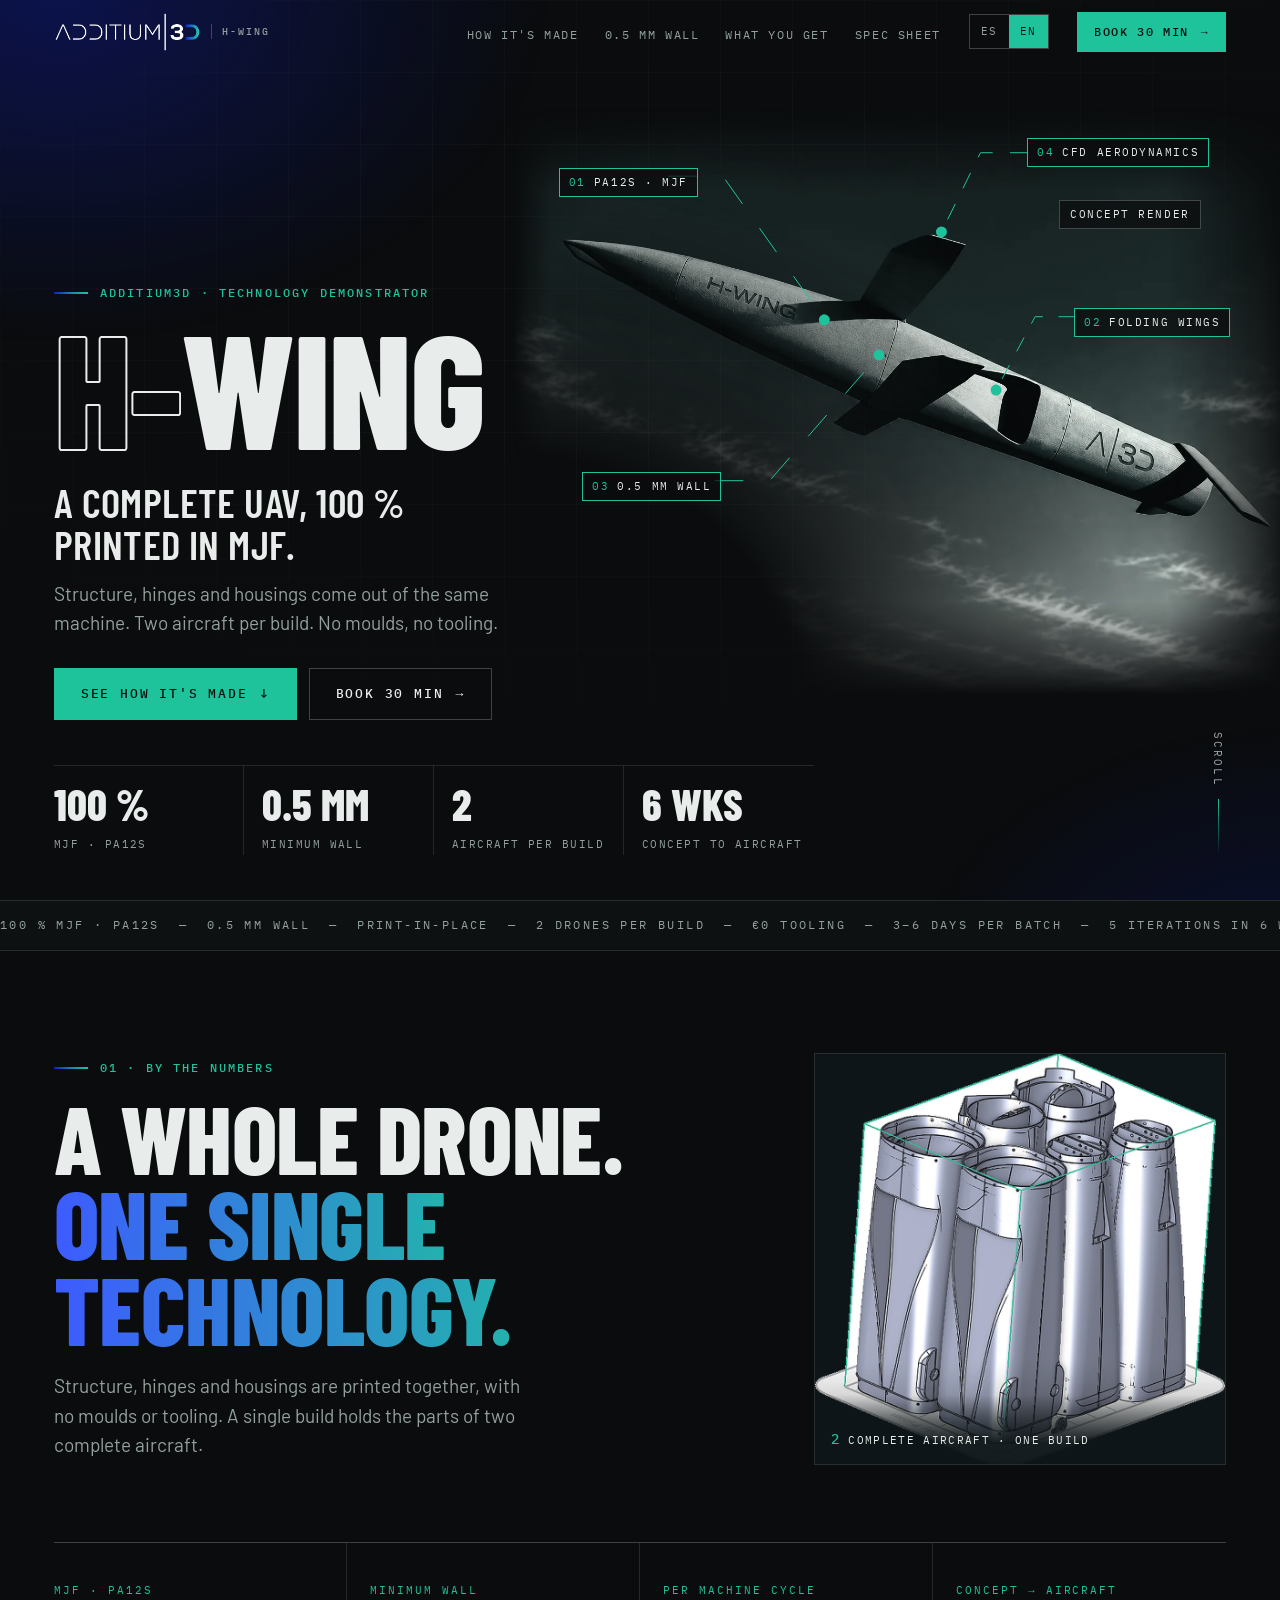
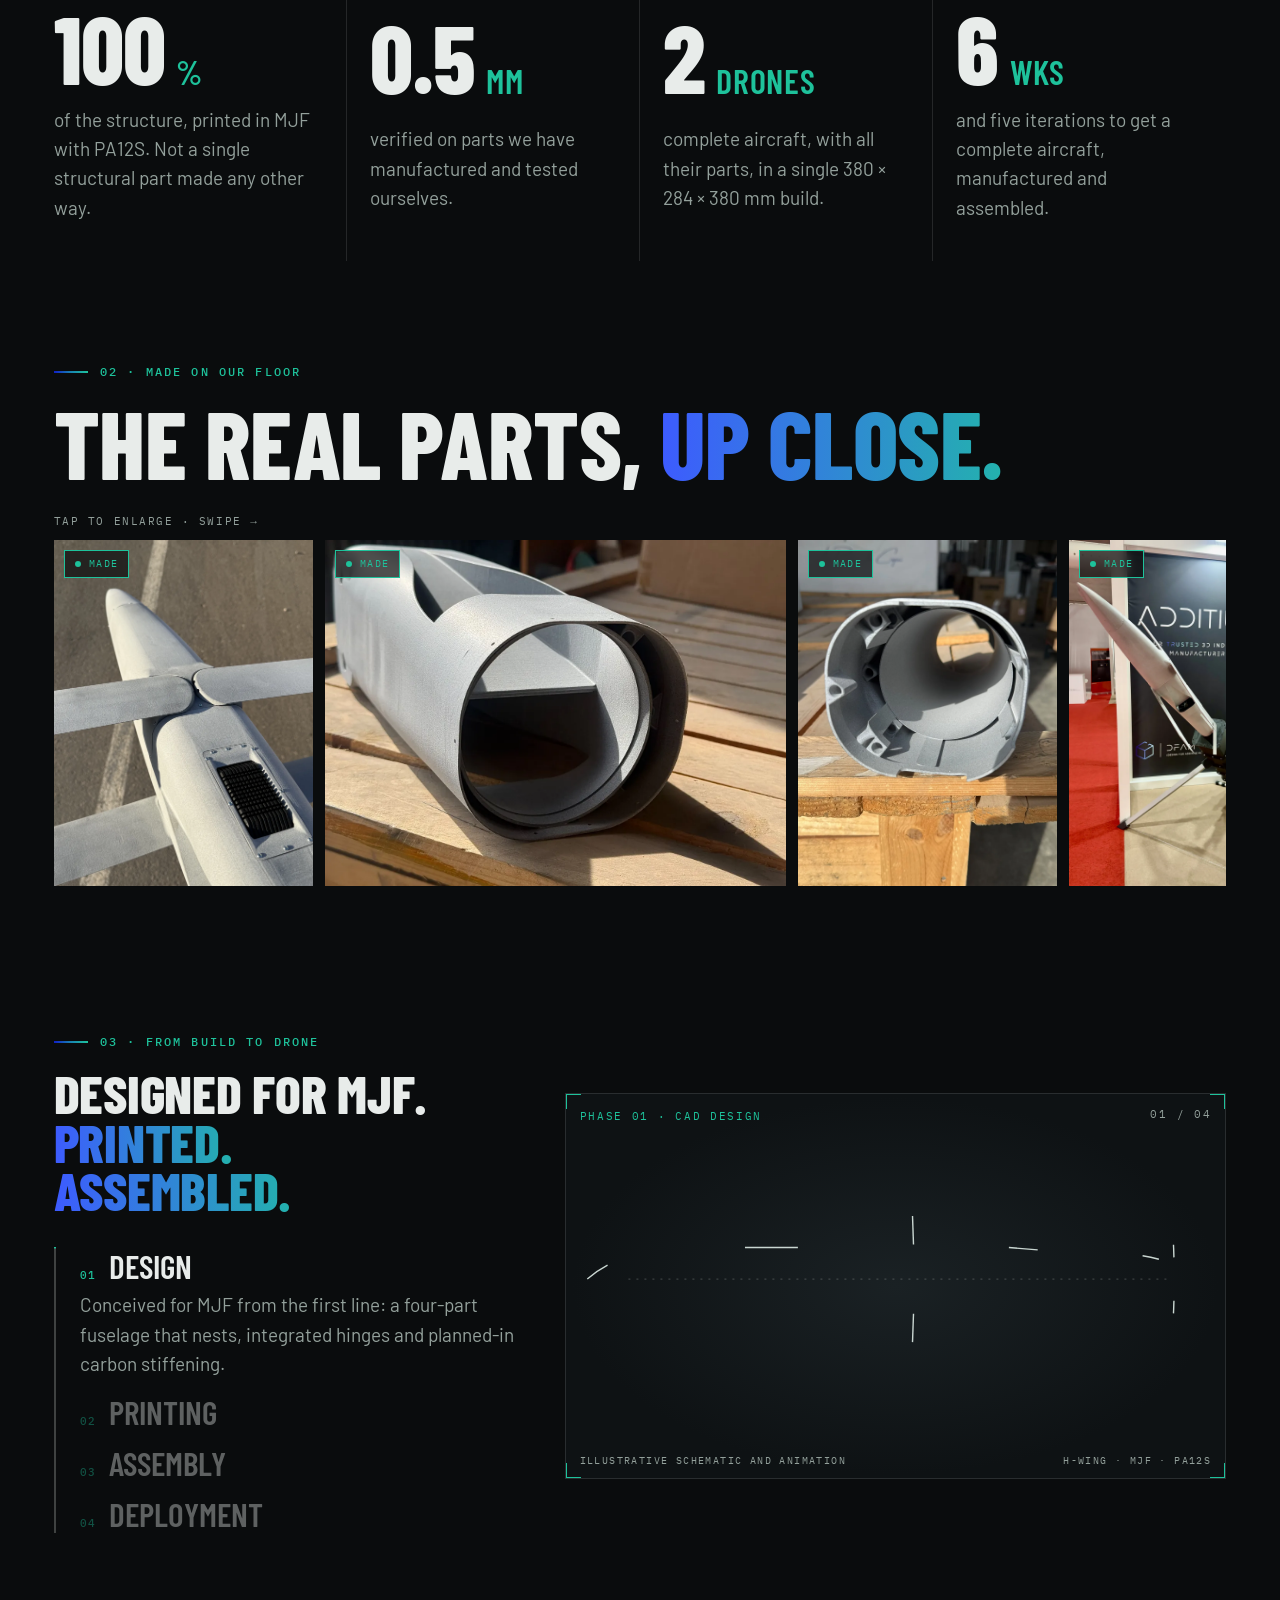
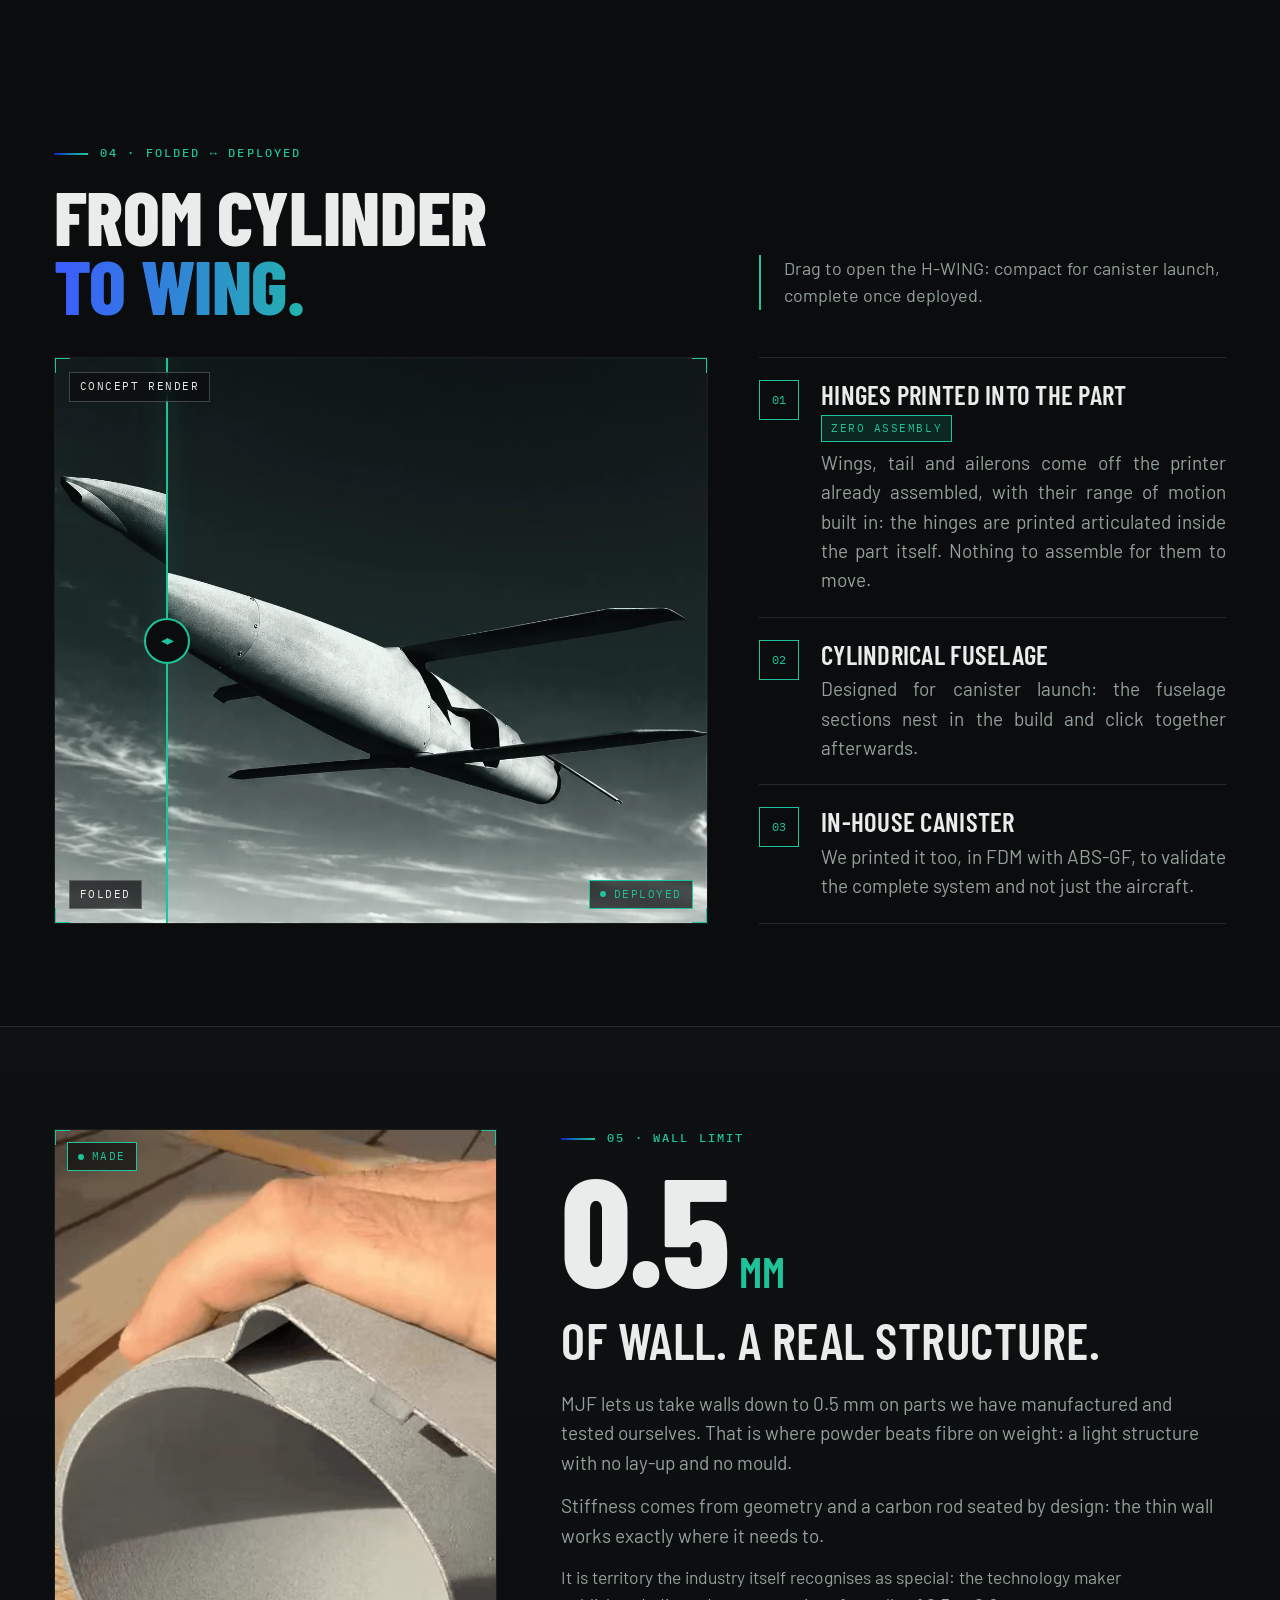
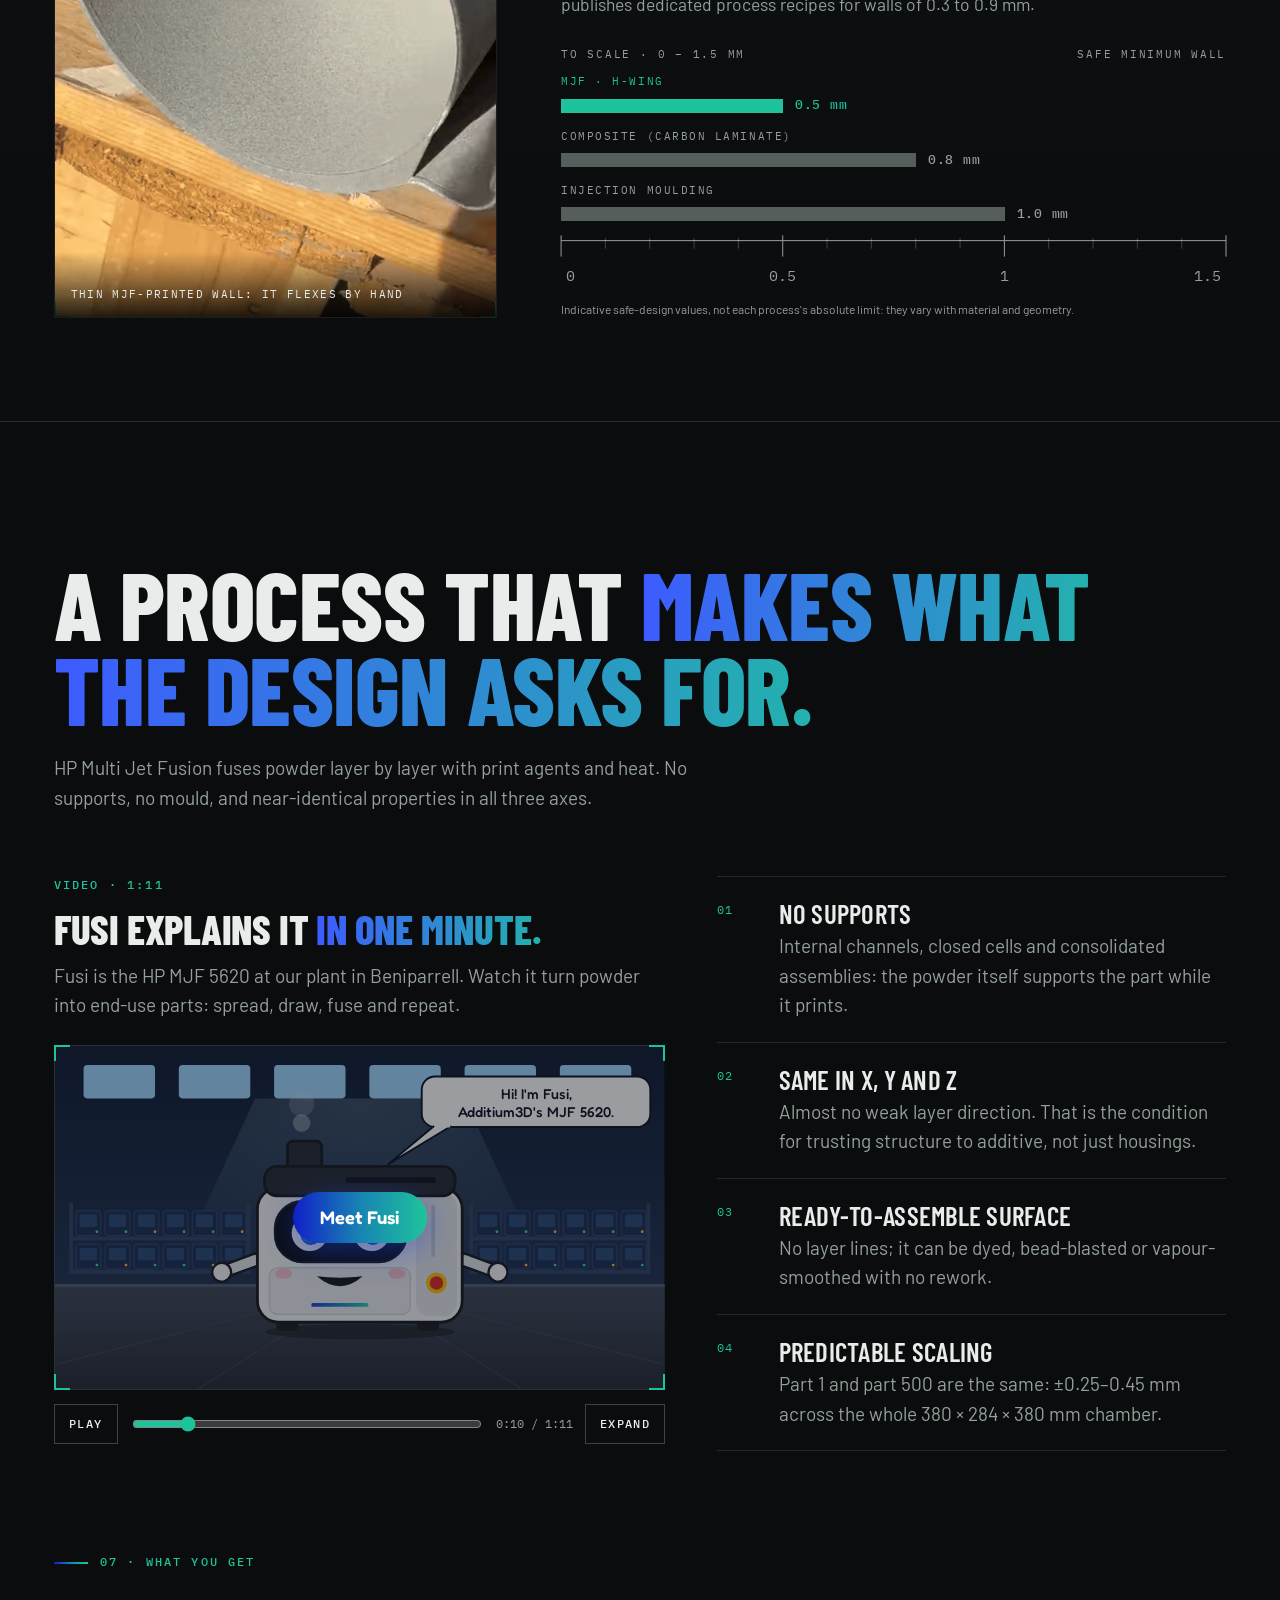
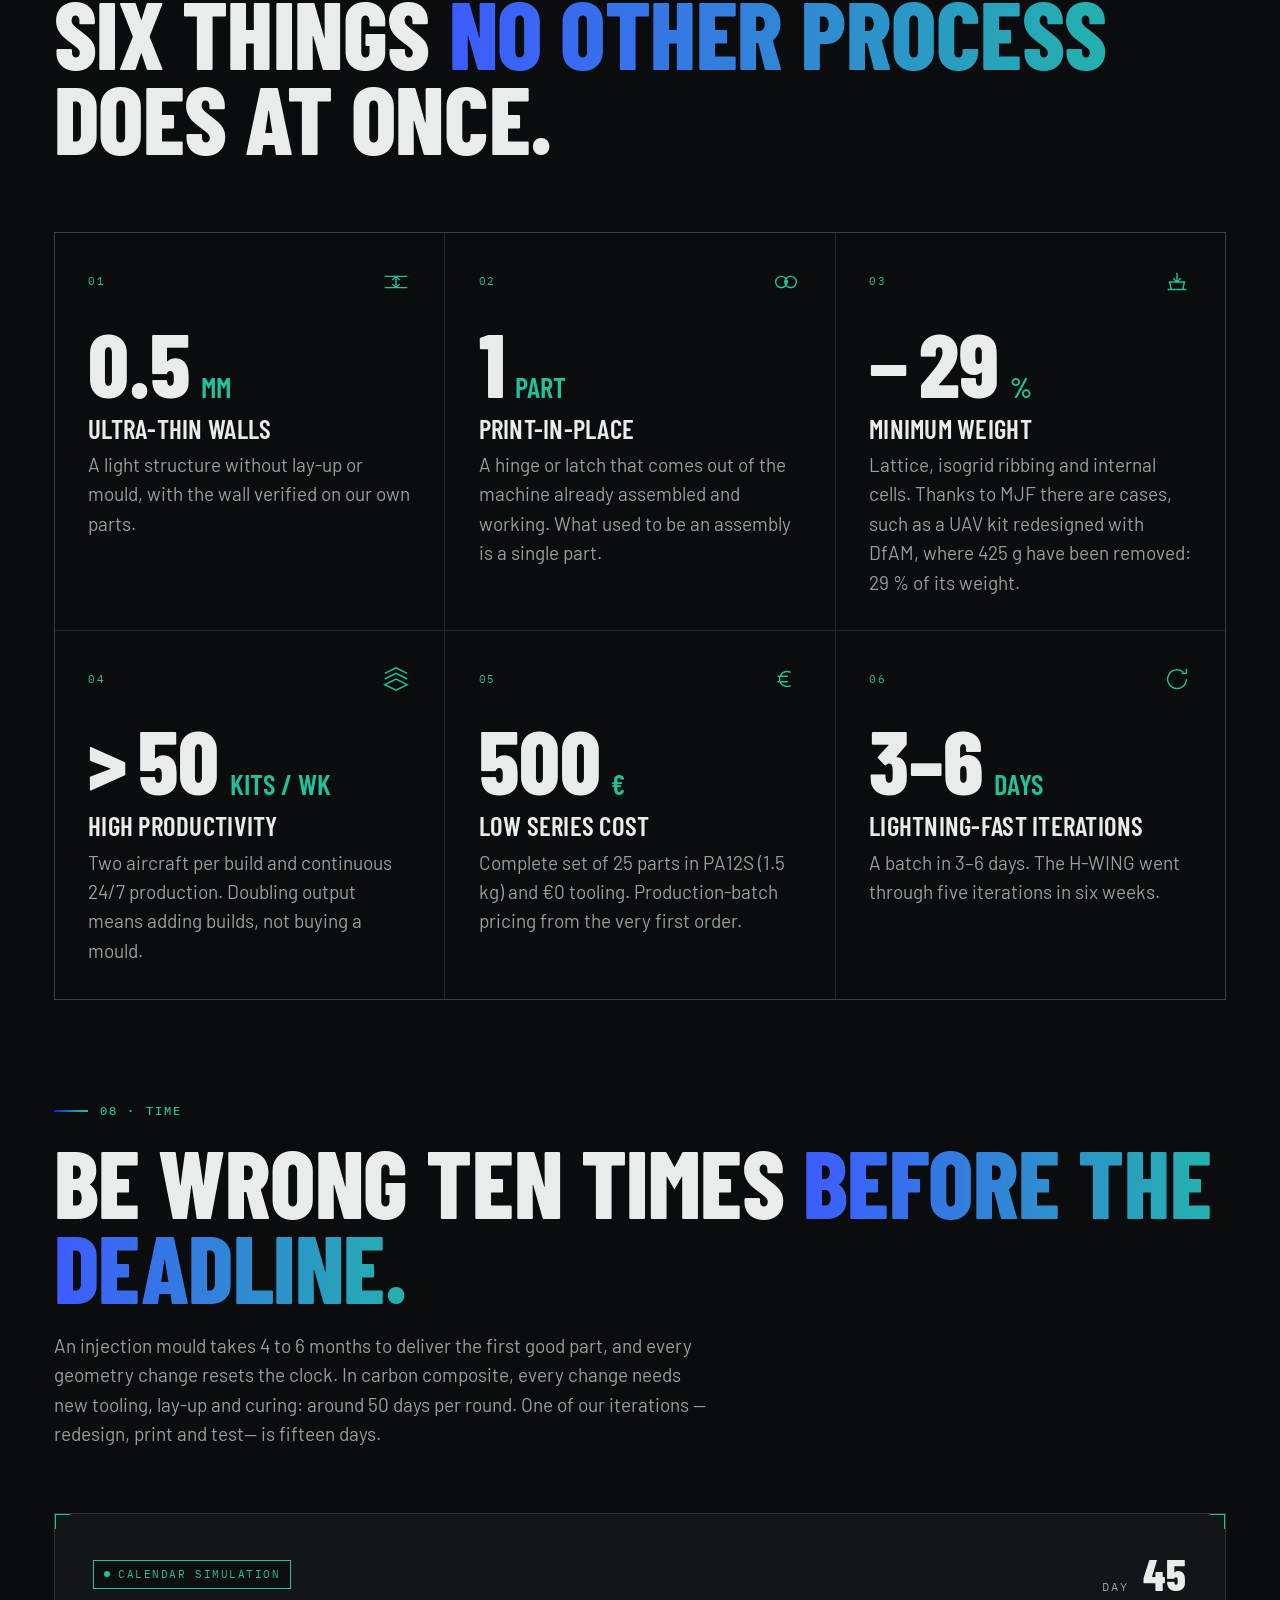
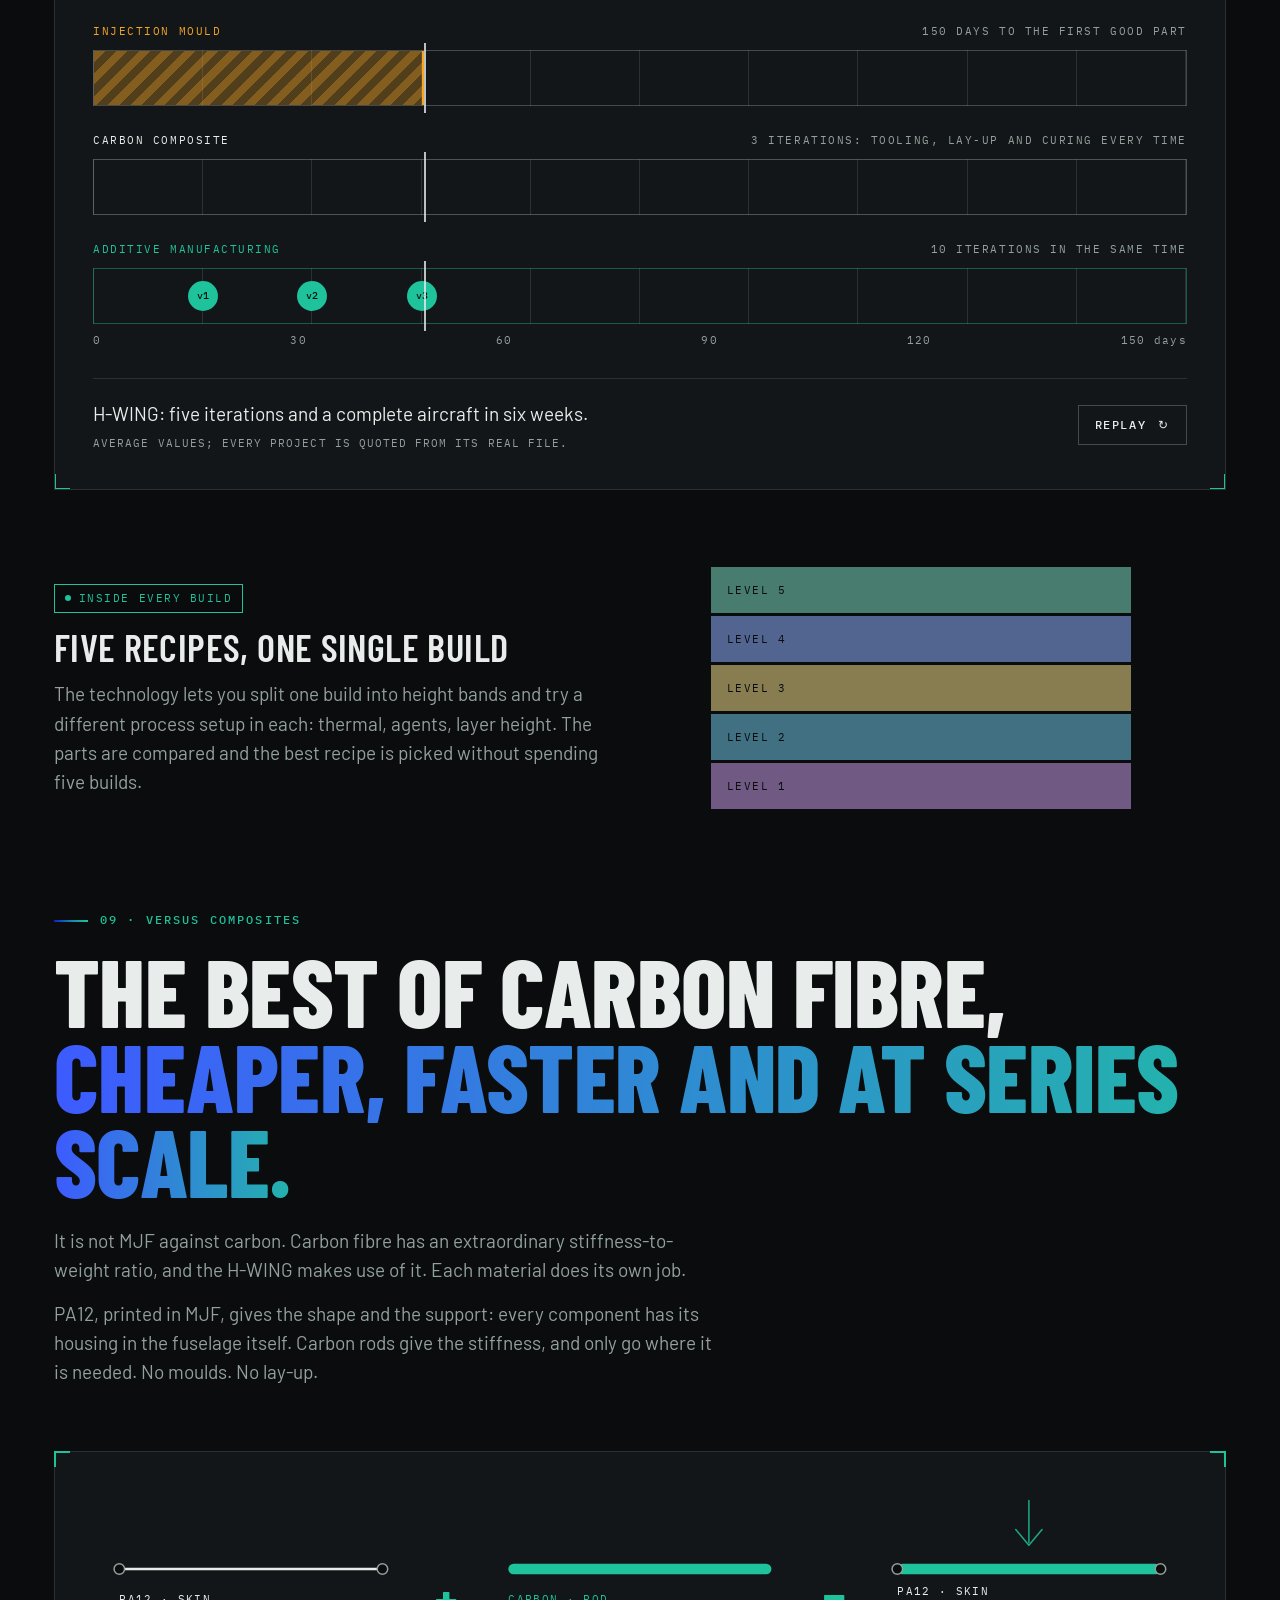
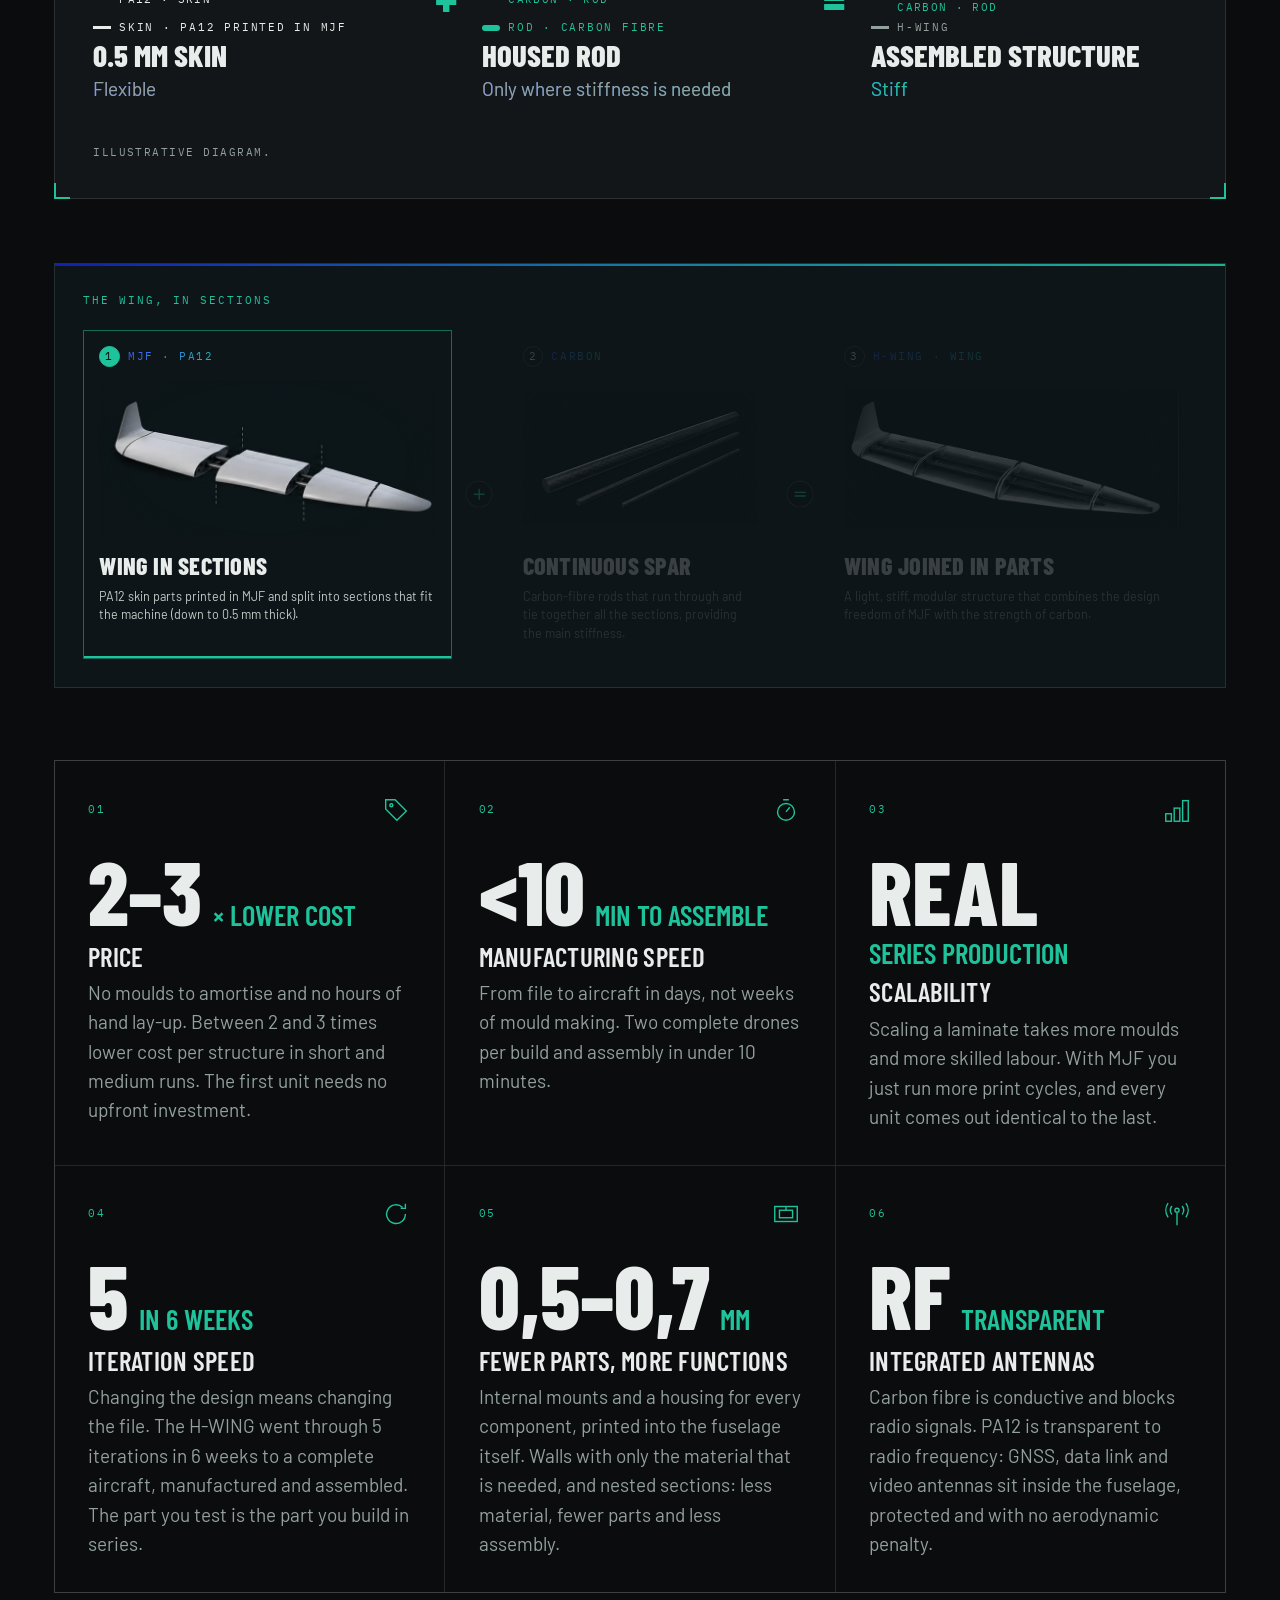
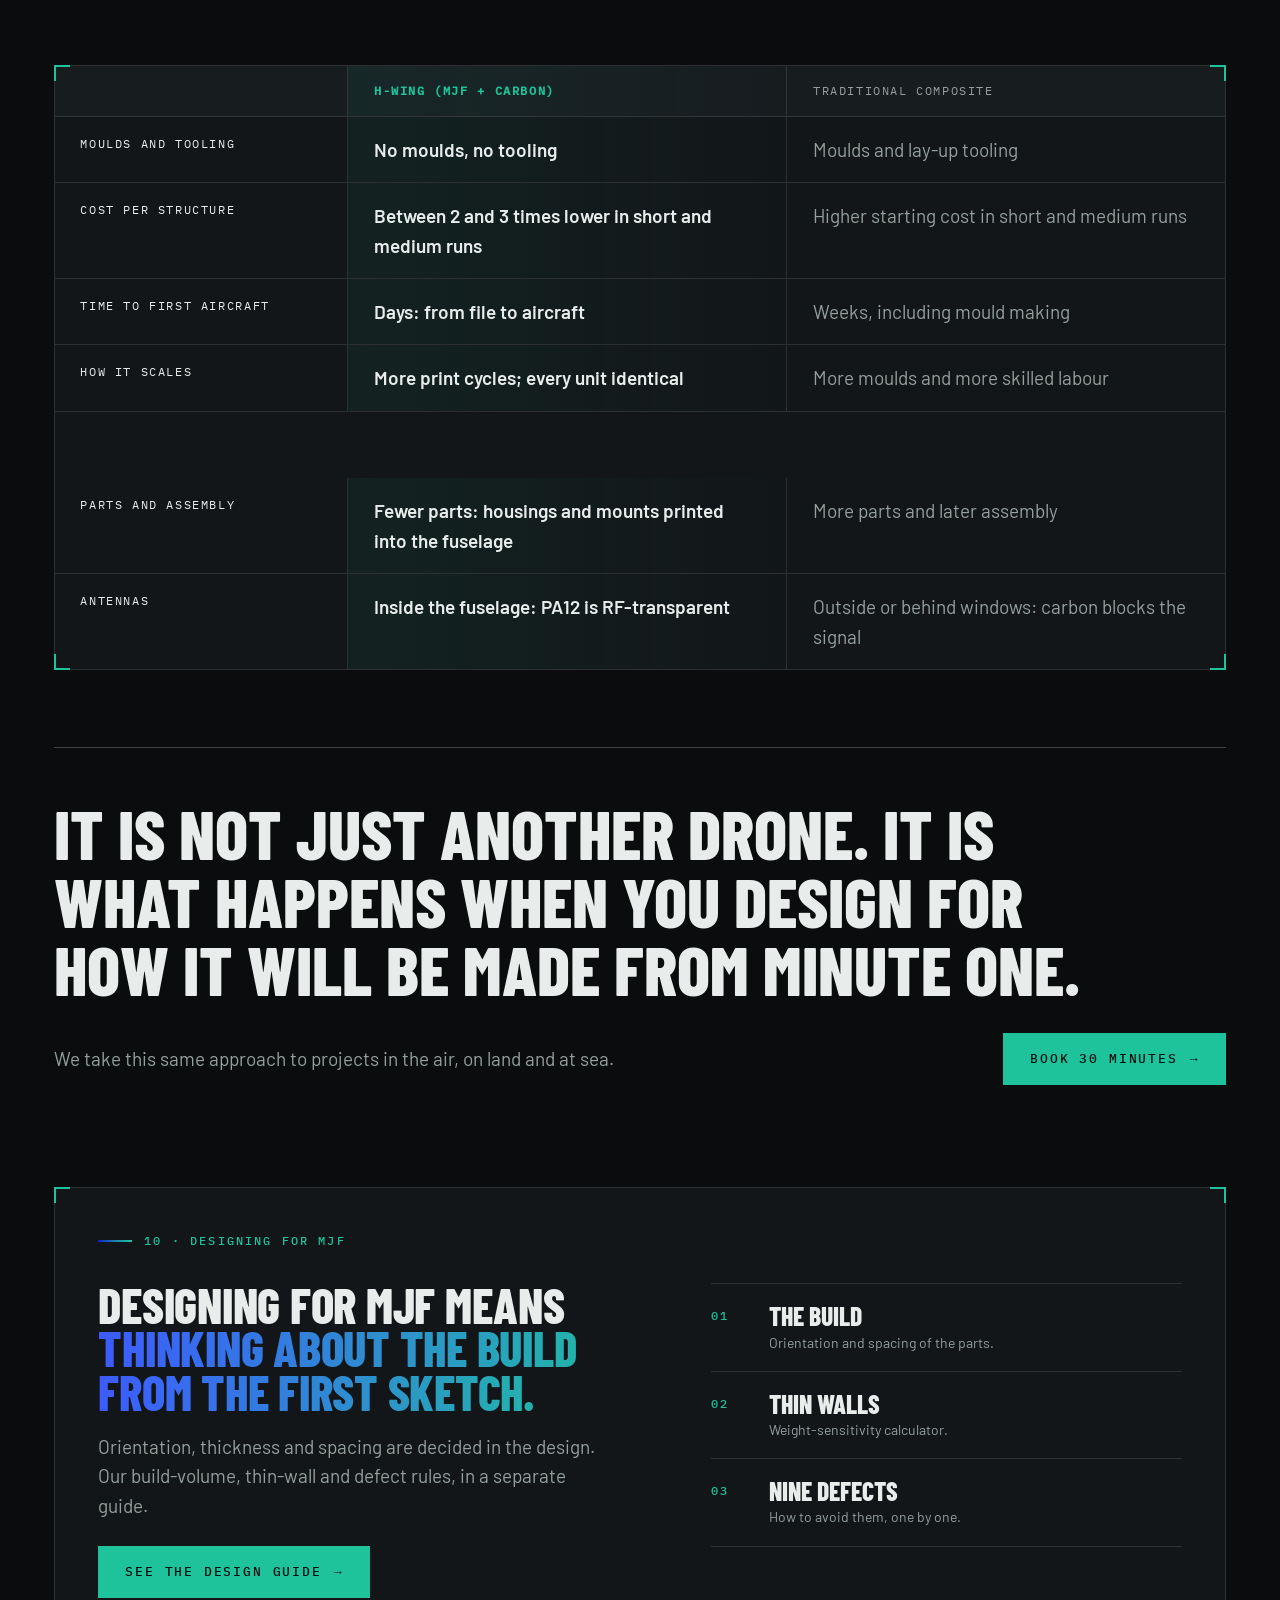
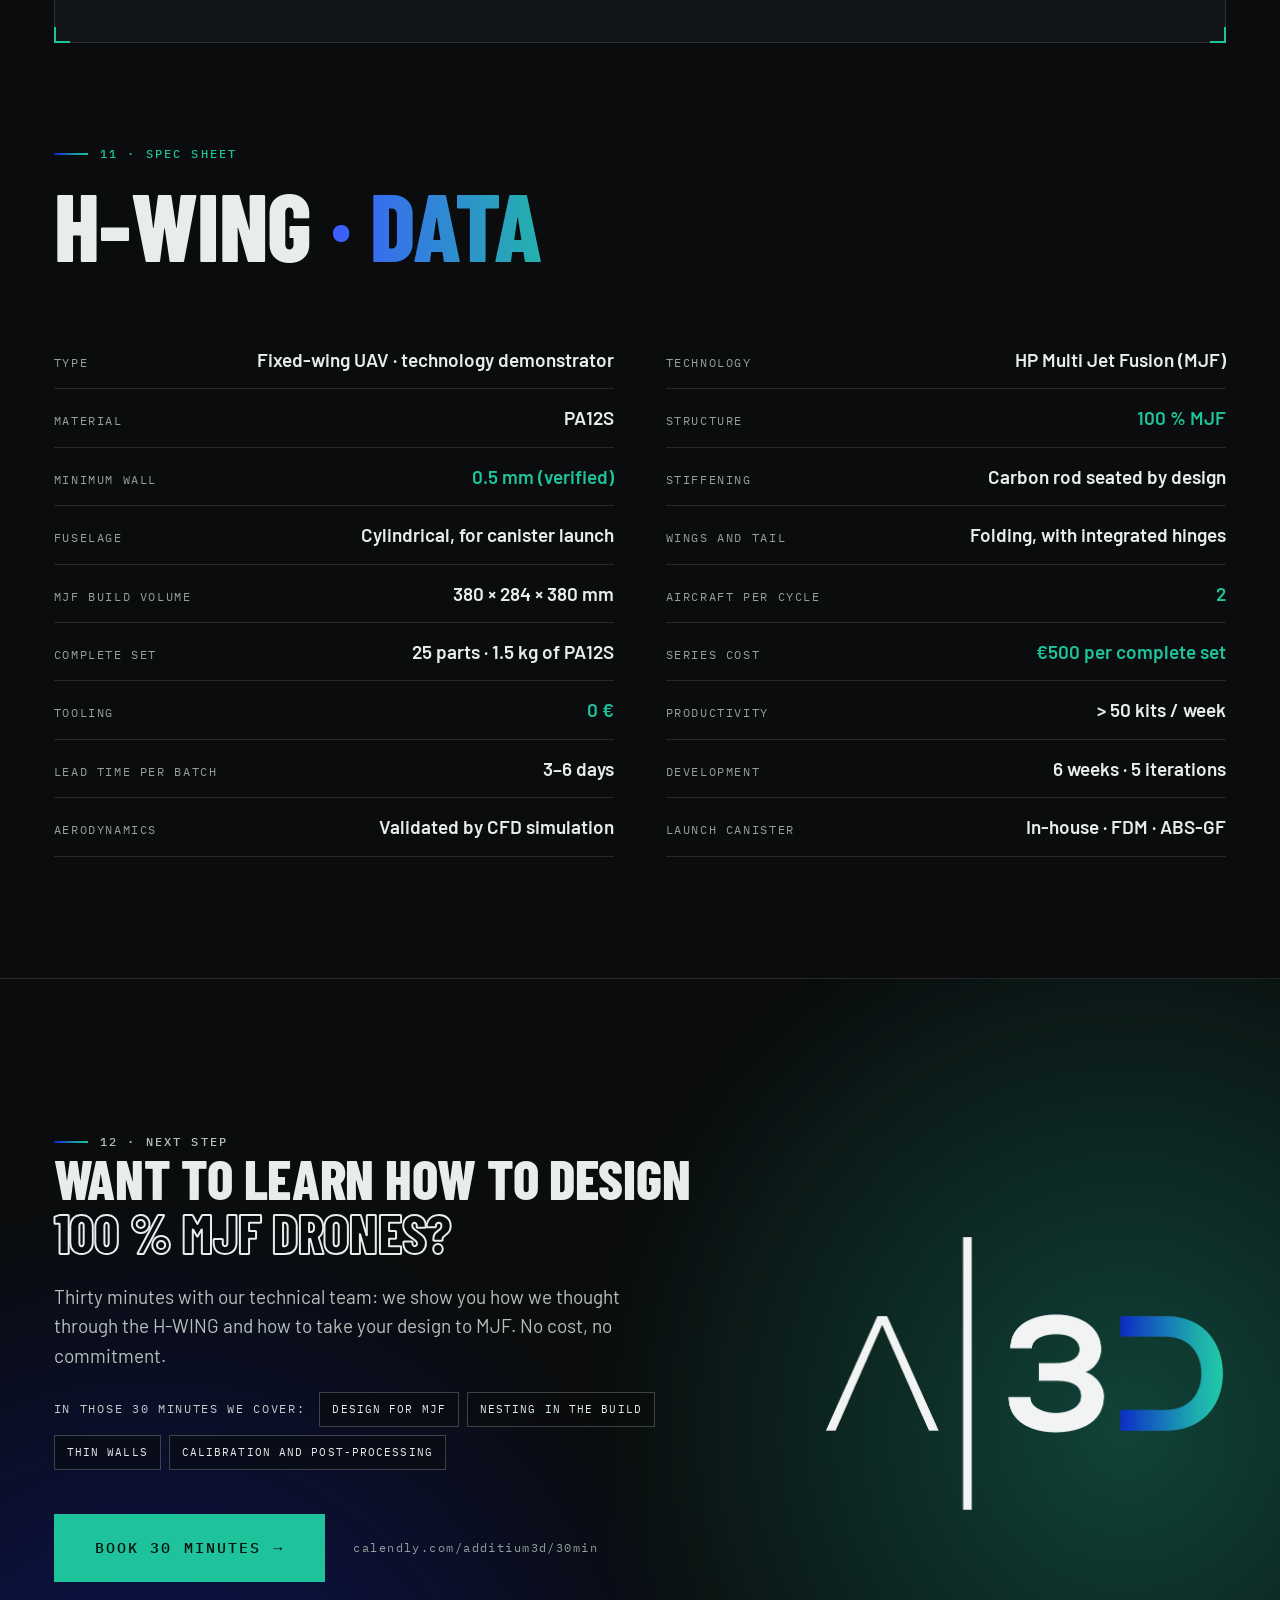
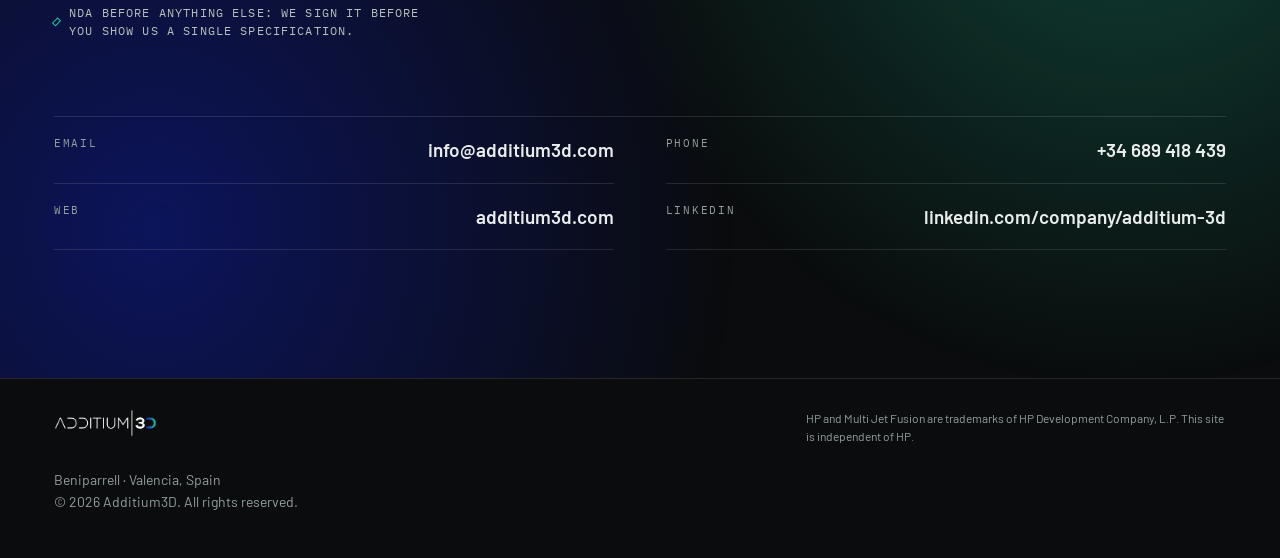
==== index.html @ c5a8136a "Add files via upload" ====
<!doctype html>
<html lang="es">
<head>
<meta charset="utf-8">
<meta name="viewport" content="width=device-width,initial-scale=1,viewport-fit=cover">
<title>H-WING · UAV 100 % MJF | Additium3D</title>
<meta name="description" content="H-WING: un UAV completo diseñado y fabricado por Additium3D al 100 % en HP Multi Jet Fusion. Paredes de 0,5 mm, print-in-place, dos aeronaves por cuba y cinco iteraciones en seis semanas.">
<meta name="theme-color" content="#0a0c0d">
<meta name="color-scheme" content="dark">
<link rel="canonical" href="https://dronesmjf.com/">
<meta property="og:type" content="website">
<meta property="og:site_name" content="Additium3D">
<meta property="og:title" content="H-WING · UAV 100 % MJF | Additium3D">
<meta property="og:description" content="Un dron entero impreso en MJF: paredes de 0,5 mm, bisagras print-in-place y dos aeronaves por cuba. Aprende a diseñar drones 100 % MJF con nosotros.">
<meta property="og:image" content="https://dronesmjf.com/og.jpg">
<meta property="og:url" content="https://dronesmjf.com/">
<meta name="twitter:card" content="summary_large_image">
<script type="application/ld+json">{"@context":"https://schema.org","@type":"Organization","name":"Additium3D","url":"https://additium3d.com","address":{"@type":"PostalAddress","addressLocality":"Beniparrell","addressRegion":"Valencia","addressCountry":"ES"},"description":"Fabricación aditiva industrial: series de piezas en HP Multi Jet Fusion (MJF) para drones y UAV."}</script>
<link rel="icon" href="assets/favicon.png" type="image/png">
<link rel="preload" href="assets/fonts/barlow-condensed-latin-800-normal.woff2" as="font" type="font/woff2" crossorigin>
<link rel="preload" href="assets/img/hero.webp" as="image" type="image/webp" fetchpriority="high">
<link rel="stylesheet" href="css/styles.css">
</head>
<body>
<div class="ambient" aria-hidden="true"></div>
<a class="skip" href="#cifras" data-i="skip">Saltar al contenido</a>

<!-- ======================= NAV ======================= -->
<header class="nav" id="nav">
  <div class="wrap">
    <a class="brand" href="#top" aria-label="Additium3D · H-WING"><img src="assets/img/logo-full.webp" width="111" height="30" alt=""><b>H-WING</b></a>
    <ul class="menu">
      <li><a href="#montaje" data-i="nav.build">Cómo se hace</a></li>
      <li><a href="#pared" data-i="nav.wall">Pared 0,5 mm</a></li>
      <li><a href="#palancas" data-i="nav.levers">Qué se logra</a></li>
      <li><a href="#ficha" data-i="nav.spec">Ficha técnica</a></li>
    </ul>
    <div class="lang" role="group" aria-label="Idioma / Language">
      <button type="button" data-lang="es" aria-pressed="true">ES</button>
      <button type="button" data-lang="en" aria-pressed="false">EN</button>
    </div>
    <a class="btn sm primary cta-link" href="https://calendly.com/additium3d/30min" target="_blank" rel="noopener"><span data-i="nav.cta">Reserva 30 min</span> <span class="arr" aria-hidden="true">→</span></a>
  </div>
  <div class="progress" id="progress"></div>
</header>

<main id="top">

<!-- ======================= HERO ======================= -->
<section class="hero" id="hero">
  <div class="hero-stage" id="heroStage">
    <img class="hero-img" src="assets/img/hero.webp" width="1448" height="1086" alt="Render del UAV H-WING de Additium3D" data-i-alt="hero.alt" fetchpriority="high">
    <div class="hud" aria-hidden="true">
      <svg viewBox="0 0 100 75" preserveAspectRatio="none">
        <path class="ln" pathLength="1" style="--d:0s"   d="M20 8.6 L27 8.6 L40 27"/>
        <path class="ln" pathLength="1" style="--d:.15s" d="M72 26.6 L67 26.6 L62 36"/>
        <path class="ln" pathLength="1" style="--d:.3s"  d="M26 47.6 L33 47.6 L47 31.5"/>
        <path class="ln" pathLength="1" style="--d:.45s" d="M66 5.6 L60 5.6 L55 15.75"/>
        <circle class="dot" cx="40" cy="27" r=".7"/><circle class="dot" cx="62" cy="36" r=".7"/><circle class="dot" cx="47" cy="31.5" r=".7"/><circle class="dot" cx="55" cy="15.75" r=".7"/>
      </svg>
      <span class="hud-tag" data-n="01" style="left:6%;top:10%;--d:0s"  data-i="hud.1">PA12S · MJF</span>
      <span class="hud-tag" data-n="02" style="left:72%;top:34%;--d:.15s" data-i="hud.2">Alas plegables</span>
      <span class="hud-tag" data-n="03" style="left:9%;top:62%;--d:.3s"  data-i="hud.3">Pared 0,5 mm</span>
      <span class="hud-tag" data-n="04" style="left:66%;top:5%;--d:.45s" data-i="hud.4">Aerodinámica CFD</span>
    </div>
    <span class="tag hero-render" data-i="render">Render conceptual</span>
  </div>

  <div class="wrap">
    <div class="hero-copy">
      <p class="eyebrow" data-i="hero.eyebrow">Additium3D · Demostrador tecnológico</p>
      <h1 aria-label="H-WING">
        <span class="l o" aria-hidden="true" style="--i:0"><span>H</span></span><span class="l o" aria-hidden="true" style="--i:1"><span>-</span></span><span class="l" aria-hidden="true" style="--i:2"><span>W</span></span><span class="l" aria-hidden="true" style="--i:3"><span>I</span></span><span class="l" aria-hidden="true" style="--i:4"><span>N</span></span><span class="l" aria-hidden="true" style="--i:5"><span>G</span></span>
      </h1>
      <p class="hero-sub" data-i="hero.sub">Un UAV completo, impreso al 100 % en MJF.</p>
      <p class="hero-lede" data-i="hero.lede">Estructura, bisagras y alojamientos salen de la misma máquina. Dos aeronaves por cuba. Sin moldes ni utillaje.</p>
      <div class="hero-cta">
        <a class="btn primary" href="#montaje"><span data-i="hero.cta1">Descubre cómo se hace</span> <span class="arr" aria-hidden="true">↓</span></a>
        <a class="btn" href="https://calendly.com/additium3d/30min" target="_blank" rel="noopener"><span data-i="nav.cta">Reserva 30 min</span> <span class="arr" aria-hidden="true">→</span></a>
      </div>
      <div class="hero-stats">
        <div><strong>100 %</strong><span>MJF · PA12S</span></div>
        <div><strong data-i="hero.s2n">0,5 mm</strong><span data-i="hero.s2">pared mínima</span></div>
        <div><strong>2</strong><span data-i="hero.s3">aeronaves por cuba</span></div>
        <div><strong data-i="hero.s4n">6 sem</strong><span data-i="hero.s4">del concepto al dron</span></div>
      </div>
    </div>
    <div class="scrollcue" data-i="hero.scroll">Desliza</div>
  </div>
</section>

<div class="ticker" aria-hidden="true"><div class="ticker-track" id="tickerTrack"><span data-i="ticker">100 % MJF · PA12S &nbsp;—&nbsp; Pared 0,5 mm &nbsp;—&nbsp; Print-in-place &nbsp;—&nbsp; 2 drones por cuba &nbsp;—&nbsp; 0 € de utillaje &nbsp;—&nbsp; 3–6 días por tanda &nbsp;—&nbsp; 5 iteraciones en 6 semanas &nbsp;—&nbsp;</span></div></div>

<!-- ======================= CIFRAS ======================= -->
<section class="sec" id="cifras">
  <div class="wrap">
    <div class="cif">
    <div class="cif-head">
      <div class="cif-copy">
        <p class="eyebrow rv" data-i="c.eyebrow">01 · En cifras</p>
        <h2 class="display h2 rv" data-i="c.title" style="--d:1">Un dron entero.<br><em>Una sola tecnología.</em></h2>
        <p class="lede rv" data-i="c.lede" style="--d:2">Estructura, bisagras y alojamientos se imprimen juntos, sin moldes ni utillaje. En una sola cuba caben las piezas de dos aeronaves completas.</p>
      </div>
      <figure class="cif-fig rv" style="--d:2">
      <img src="assets/img/cuba.webp" width="900" height="906" alt="Cuba de impresión del H-WING con las piezas de dos aeronaves completas" data-i-alt="c.cuba.alt" loading="lazy" decoding="async">
      <figcaption data-i="c.cuba.cap"><b>2</b> aeronaves completas · una sola cuba</figcaption>
    </figure>
    </div>
    <div class="nums">
      <article class="num-card rv" style="--d:1">
        <span class="k">MJF · PA12S</span>
        <div class="big"><span data-count="100">100</span><small>%</small></div>
        <p data-i="c.1">de la estructura, impresa en MJF con PA12S. Ninguna pieza estructural fabricada por otra vía.</p>
      </article>
      <article class="num-card rv" style="--d:2">
        <span class="k" data-i="c.k2">Pared mínima</span>
        <div class="big"><span data-count="0.5" data-dec="1">0,5</span><small>mm</small></div>
        <p data-i="c.2">verificada en piezas que hemos fabricado y ensayado nosotros mismos.</p>
      </article>
      <article class="num-card rv" style="--d:3">
        <span class="k" data-i="c.k3">Por ciclo de máquina</span>
        <div class="big"><span data-count="2">2</span><small data-i="c.u3">drones</small></div>
        <p data-i="c.3">aeronaves completas, con todas sus referencias, en una sola cuba de 380 × 284 × 380 mm.</p>
      </article>
      <article class="num-card rv" style="--d:4">
        <span class="k" data-i="c.k4">Concepto → aeronave</span>
        <div class="big"><span data-count="6">6</span><small data-i="c.u4">sem</small></div>
        <p data-i="c.4">y cinco iteraciones hasta tener una aeronave completa fabricada y ensamblada.</p>
      </article>
    </div>
    </div>
  </div>
</section>

<!-- ======================= PRUEBA: FOTOS REALES ======================= -->
<section class="sec" id="galeria" style="padding-block:0 clamp(16px,2.4vw,36px)">
  <div class="wrap">
    <p class="eyebrow rv" data-i="g.eyebrow">02 · Fabricado en nuestra planta</p>
    <h2 class="display h2 rv" data-i="g.title" style="--d:1">Las piezas, <em>de verdad.</em></h2>
    <p class="gal-hint rv" style="--d:2" data-i="g.hint">Pulsa para ampliar · desliza →</p>
    <div class="gal rv" id="gal" style="--d:3" tabindex="-1">
      <figure tabindex="0"><img src="assets/img/wing-root.webp" width="1100" height="1467" loading="lazy" alt="Raíz de ala y bisagras del H-WING" data-i-alt="g.a1"><span class="tag acc" data-i="g.made">Fabricado</span><figcaption data-i="g.c1">Raíz de ala y bisagras integradas</figcaption></figure>
      <figure tabindex="0"><img src="assets/img/section-c.webp" width="1200" height="900" loading="lazy" alt="Sección de fuselaje impresa en MJF" data-i-alt="g.a2"><span class="tag acc" data-i="g.made">Fabricado</span><figcaption data-i="g.c2">Sección de fuselaje: vista de conjunto</figcaption></figure>
      <figure tabindex="0"><img src="assets/img/section-a.webp" width="1200" height="1600" loading="lazy" alt="Interior de una sección de fuselaje con aligeramientos" data-i-alt="g.a3"><span class="tag acc" data-i="g.made">Fabricado</span><figcaption data-i="g.c4">Interior aligerado y nervado de una sección</figcaption></figure>
      <figure tabindex="0"><img src="assets/img/stand-1.webp" width="1000" height="1452" loading="lazy" alt="H-WING expuesto en el stand de Additium3D" data-i-alt="g.a4"><span class="tag acc" data-i="g.made">Fabricado</span><figcaption data-i="g.c5">En nuestro stand de UNVEX</figcaption></figure>
      <figure tabindex="0"><img src="assets/img/section-d.webp" width="1200" height="900" loading="lazy" alt="Interior de sección de fuselaje con alojamientos" data-i-alt="g.a5"><span class="tag acc" data-i="g.made">Fabricado</span><figcaption data-i="g.c6">Alojamientos y refuerzos integrados</figcaption></figure>
      <figure tabindex="0"><img src="assets/img/section-b.webp" width="1000" height="1333" loading="lazy" alt="Sección de fuselaje con nervios internos" data-i-alt="g.a6"><span class="tag acc" data-i="g.made">Fabricado</span><figcaption data-i="g.c8">Nervios internos que sostienen la pared fina</figcaption></figure>
      <figure tabindex="0"><img src="assets/img/stand-2.webp" width="1000" height="1333" loading="lazy" alt="H-WING en el stand de UNVEX" data-i-alt="g.a7"><span class="tag acc" data-i="g.made">Fabricado</span><figcaption data-i="g.c9">El H-WING, listo para enseñarse</figcaption></figure>
    </div>
  </div>
</section>

<!-- ======================= MONTAJE (animación automática) ======================= -->
<section class="scrubwrap" id="montaje" data-scrub="mont">
  <div class="stick">
    <div class="wrap">
      <div class="mont-grid">
        <div class="mont-copy">
          <p class="eyebrow" data-i="m.eyebrow">03 · De la cuba al dron</p>
          <h2 class="display h2" data-i="m.title">Se diseña para MJF.<br><em>Se imprime.<br>Se monta.</em></h2>
          <ol class="steps" id="steps">
            <li class="on"><h3><i>01</i><span data-i="m.s1.t">Diseño</span></h3><p data-i="m.s1.d">Pensado desde el primer trazo para MJF: fuselaje en cuatro partes anidables, bisagras integradas y rigidización de carbono prevista.</p></li>
            <li><h3><i>02</i><span data-i="m.s2.t">Impresión</span></h3><p data-i="m.s2.d">Dos aeronaves completas, con todas sus referencias, en una sola cuba de 380 × 284 × 380 mm. Un ciclo y cero utillaje.</p></li>
            <li><h3><i>03</i><span data-i="m.s3.t">Montaje</span></h3><p data-i="m.s3.d">Las cuatro partes encajan, las bisagras ya vienen impresas en la pieza y la varilla de carbono entra en el alojamiento diseñado para ella.</p></li>
            <li><h3><i>04</i><span data-i="m.s4.t">Despliegue</span></h3><p data-i="m.s4.d">Alas y empenaje plegables: un cilindro compacto para el canister y la configuración abierta al desplegar.</p></li>
          </ol>
        </div>

        <div class="mont-vis frame" id="montVis" role="img" aria-label="Animación esquemática del montaje del H-WING" data-i-aria="m.aria">
          <div class="vis-hud">
            <div class="phs ph" id="phLabels">
              <span class="on" data-i="m.v1">Fase 01 · Diseño CAD</span>
              <span data-i="m.v2">Fase 02 · Cuba MJF</span>
              <span data-i="m.v3">Fase 03 · Montaje</span>
              <span data-i="m.v4">Fase 04 · Despliegue</span>
            </div>
            <span id="phNum">01 / 04</span>
          </div>

          <svg class="cad" id="cad" viewBox="0 0 960 560" preserveAspectRatio="xMidYMid meet" aria-hidden="true">
            <g id="drone" transform="translate(50,10)">
              <!-- axis -->
              <path class="dim" d="M40 260 H830" stroke-dasharray="2 6"/>
              <!-- sections -->
              <g id="g0"><path class="shape" pathLength="1" d="M70 260 C108 226 168 214 210 214 L210 306 C168 306 108 294 70 260 Z"/><path class="joint" d="M210 202 V318"/></g>
              <g id="g1">
                <path class="shape" pathLength="1" d="M210 214 H540 V306 H210 Z"/><path class="joint" d="M540 202 V318"/>
                <!-- wings (upper + mirrored lower) -->
                <g id="wingU" transform="translate(456,214) rotate(88)"><path class="shape wing" pathLength="1" d="M-46 0 H0 L38 -185 H14 Z"/></g>
                <g id="wingL" transform="translate(0,520) scale(1,-1) translate(456,214) rotate(88)"><path class="shape wing" pathLength="1" d="M-46 0 H0 L38 -185 H14 Z"/></g>
                <circle id="hinge" cx="456" cy="214" r="6" fill="#1ec29b" opacity="0"/>
              </g>
              <g id="g2"><path class="shape" pathLength="1" d="M540 214 L690 226 V294 L540 306 Z"/><path class="joint" d="M690 202 V318"/></g>
              <g id="g3">
                <path class="shape" pathLength="1" d="M690 226 C728 232 758 246 780 258 V262 C758 274 728 288 690 294 Z"/>
                <g id="stabU" transform="translate(736,236) rotate(88)"><path class="shape wing" pathLength="1" d="M-26 0 H0 L14 -78 H2 Z"/></g>
                <g id="stabL" transform="translate(0,520) scale(1,-1) translate(736,236) rotate(88)"><path class="shape wing" pathLength="1" d="M-26 0 H0 L14 -78 H2 Z"/></g>
              </g>
              <!-- carbon rod -->
              <path id="rod" class="rod" pathLength="1" d="M120 260 H770"/>
              <!-- labels -->
              <g id="labParts">
                <text class="lab" x="76" y="190" data-i="svg.nose">01 · Morro</text>
                <text class="lab" x="300" y="190" data-i="svg.mid">02 · Sección central</text>
                <text class="lab" x="560" y="190" data-i="svg.rear">03 · Sección trasera</text>
                <text class="lab" x="676" y="350" data-i="svg.tail">04 · Cono de cola</text>
              </g>
              <g id="labDeploy">
                <path class="dim" d="M456 214 L330 176"/><text class="lab acc" x="190" y="170" data-i="svg.hinge">Bisagra impresa</text>
                <path class="dim" d="M484 30 L540 22"/><text class="lab acc" x="546" y="25" data-i="svg.wing">Ala plegable</text>
                <path class="dim" d="M640 260 L600 345"/><text class="lab acc" x="520" y="364" data-i="svg.rod">Varilla de carbono</text>
              </g>
            </g>
          </svg>

          <div class="cuba-wrap" id="cubaWrap">
            <div class="cuba-box" id="cubaBox">
              <img src="assets/img/cuba.webp" width="900" height="906" alt="Dos H-WING completos anidados en una cuba MJF" data-i-alt="m.cuba.alt" loading="lazy">
              <div class="scan"></div>
            </div>
            <div class="cuba-info">
              <b>2 ×<br>H-WING</b>
              <span data-i="m.printing">Imprimiendo</span> <span class="pct" id="cubaPct">0 %</span><br>
              380 × 284 × 380 mm
            </div>
          </div>
          <div class="vis-foot"><span data-i="m.note">Esquema y animación ilustrativos</span><span>H-WING · MJF · PA12S</span></div>
        </div>
      </div>
    </div>
  </div>
</section>

<!-- ======================= PLEGADO ↔ DESPLEGADO ======================= -->
<section class="sec" id="despliegue">
  <div class="wrap">
    <p class="eyebrow rv" data-i="d.eyebrow">04 · Plegado ↔ Desplegado</p>
    <div class="dep-head">
      <h2 class="display h2 rv" data-i="d.title" style="--d:1">De cilindro<br><em>a ala.</em></h2>
      <p class="lede rv" data-i="d.lede" style="--d:2">Arrastra para abrir el H-WING: compacto para lanzarlo desde canister, completo cuando se despliega.</p>
    </div>
    <div class="dep-grid">
      <div class="compare frame rv" id="compare" style="--d:1">
        <img src="assets/img/folded.webp" width="1448" height="1086" alt="Render del H-WING plegado" data-i-alt="d.a1" loading="lazy">
        <img class="top" src="assets/img/deployed.webp" width="1448" height="1086" alt="Render del H-WING desplegado" data-i-alt="d.a2" loading="lazy">
        <div class="handle"><i>◂▸</i></div>
        <span class="tag l" data-i="d.folded">Plegado</span>
        <span class="tag r acc" data-i="d.deployed">Desplegado</span>
        <span class="tag t" data-i="render">Render conceptual</span>
        <input type="range" min="0" max="100" value="50" id="compareRange" aria-label="Plegado / Desplegado" data-i-aria="d.range">
      </div>
      <ul class="feat">
        <li class="rv" style="--d:1"><span class="ic" style="grid-row:span 3">01</span><h3 class="h3" data-i="d.b1.t">Bisagras impresas en la pieza</h3><span class="nochip" data-i="d.b1.chip">Cero montaje</span><p data-i="d.b1.d">Alas, empenaje y alerones salen de la impresora ya montados y con el movimiento permitido: las bisagras se imprimen articuladas dentro de la propia pieza. No hay nada que ensamblar para que se muevan.</p></li>
        <li class="rv" style="--d:2"><span class="ic">02</span><h3 class="h3" data-i="d.b2.t">Fuselaje cilíndrico</h3><p data-i="d.b2.d">Pensado para lanzamiento desde canister: las secciones de fuselaje se anidan en la cuba y se encajan después.</p></li>
        <li class="rv" style="--d:3"><span class="ic">03</span><h3 class="h3" data-i="d.b3.t">Canister propio</h3><p data-i="d.b3.d">Lo imprimimos también nosotros, en FDM con ABS-GF, para validar el sistema completo y no solo la aeronave.</p></li>
      </ul>
    </div>
  </div>
</section>

<!-- ======================= PARED 0,5 ======================= -->
<section class="sec" id="pared" style="background:linear-gradient(var(--bg-2),var(--bg));border-block:1px solid var(--line)">
  <div class="wrap">
    <div class="wall-grid">
      <figure class="vid frame rv" style="margin:0">
        <video autoplay muted loop playsinline preload="metadata" poster="assets/video/thin-wall-poster.jpg" aria-label="Pared fina impresa en MJF flexionada a mano" data-i-aria="w.vid.aria">
          <source src="assets/video/thin-wall.webm" type="video/webm">
          <source src="assets/video/thin-wall.mp4" type="video/mp4">
        </video>
        <span class="tag acc" data-i="g.made">Fabricado</span>
        <figcaption data-i="w.video">Pared fina impresa en MJF: se flexiona con la mano</figcaption>
      </figure>
      <div>
        <p class="eyebrow rv" data-i="w.eyebrow">05 · Límite de pared</p>
        <div class="bigmm rv" style="--d:1"><span data-count="0.5" data-dec="1">0,5</span><small>mm</small></div>
        <h2 class="display h3 rv" style="--d:2;font-size:clamp(30px,4vw,56px);margin-top:6px" data-i="w.title">De pared. Estructura de verdad.</h2>
        <p class="lede rv" style="--d:2" data-i="w.p1">El MJF nos deja bajar la pared hasta 0,5 mm en piezas que hemos fabricado y ensayado nosotros. Ahí es donde el polvo le gana peso a la fibra: estructura ligera sin laminado y sin molde.</p>
        <p class="lede rv" style="--d:3;margin-top:14px" data-i="w.p2">La rigidez la ponen la geometría y una varilla de carbono alojada desde el diseño: la pared fina trabaja exactamente donde tiene que trabajar.</p>
        <p class="lede rv" style="--d:3;margin-top:14px;font-size:.92em" data-i="w.p3">Es un terreno que la propia industria reconoce como especial: el fabricante de la tecnología publica recetas de proceso específicas para paredes de 0,3 a 0,9 mm.</p>
        <div class="ruler rv" id="ruler" style="--d:3">
          <div class="ruler-lab"><span data-i="w.scale">A escala real · 0 – 1,5 mm</span><span data-i="w.safe">Espesor mínimo seguro</span></div>
          <div class="wrows">
            <div class="wr acc" style="--t:.5;--k:0"><span class="wr-n" data-i="w.r.mjf">MJF · H-WING</span><div class="wr-l"><i class="wr-b"></i><b class="wr-v" data-i="w.r.mjf.v">0,5 mm</b></div></div>
            <div class="wr" style="--t:.8;--k:1"><span class="wr-n" data-i="w.r.cmp">Composite (laminado de carbono)</span><div class="wr-l"><i class="wr-b"></i><b class="wr-v" data-i="w.r.cmp.v">0,8 mm</b></div></div>
            <div class="wr" style="--t:1;--k:2"><span class="wr-n" data-i="w.r.inj">Inyección</span><div class="wr-l"><i class="wr-b"></i><b class="wr-v" data-i="w.r.inj.v">1,0 mm</b></div></div>
          </div>
          <svg viewBox="0 26 500 44" aria-hidden="true">
            <line class="base" x1="0" y1="34" x2="500" y2="34"/>
            <g id="rulerTicks"></g>
          </svg>
          <p class="wr-note" data-i="w.note">Valores orientativos de diseño seguro, no el límite absoluto de cada proceso: varían con el material y la geometría.</p>
        </div>
      </div>
    </div>
  </div>
</section>

<!-- ======================= POR QUÉ MJF ======================= -->
<section class="sec" id="mjf">
  <div class="wrap">
    <p class="eyebrow rv" data-i="j.eyebrow">06 · Por qué MJF</p>
    <h2 class="display h2 rv" data-i="j.title" style="--d:1">Un proceso que <em>fabrica lo que el diseño pide.</em></h2>
    <p class="lede rv" data-i="j.lede" style="--d:2">HP Multi Jet Fusion funde el polvo capa a capa con agentes de impresión y calor. Sin soportes, sin molde y con propiedades casi iguales en los tres ejes.</p>
    <div class="mjf-grid">
      <div class="rv">
        <div class="fusi" id="fusi">
      <div class="fusi-copy">
        <p class="fusi-tag" data-i="fu.tag">Vídeo · 1:11</p>
        <h3 class="display fusi-title" data-i="fu.title">Fusi te lo cuenta <em>en un minuto.</em></h3>
        <p class="fusi-text" data-i="fu.text">Fusi es la HP MJF 5620 de nuestra nave en Beniparrell. Mírala convertir polvo en piezas finales: extiende, dibuja, funde y repite.</p>
      </div>
      <div class="fusi-media">
        <div class="frame fu-frame">
          <div class="fu-player" id="fu-player">
<svg id="fu-stage" viewBox="0 0 1280 720" xmlns="http://www.w3.org/2000/svg" font-family="Fredoka, ui-rounded, sans-serif" role="img" aria-label="Animación: Fusi, la HP MJF 5620 de Additium3D, explica el proceso Multi Jet Fusion" data-i-aria="fu.aria">
<defs>
  <linearGradient id="fu-brand" x1="0" x2="1" y1="0" y2="0"><stop offset="0" stop-color="#1f46e0"/><stop offset="1" stop-color="#27cfb2"/></linearGradient>
  <radialGradient id="fu-iris" cx=".45" cy=".4" r=".6"><stop offset="0" stop-color="#6ff0d8"/><stop offset=".6" stop-color="#27a9c9"/><stop offset="1" stop-color="#1f46e0"/></radialGradient>
  <linearGradient id="fu-wall" x1="0" x2="0" y1="0" y2="1"><stop offset="0" stop-color="#15223a"/><stop offset="1" stop-color="#2b4163"/></linearGradient>
  <linearGradient id="fu-floor" x1="0" x2="0" y1="0" y2="1"><stop offset="0" stop-color="#434c5e"/><stop offset="1" stop-color="#2a303c"/></linearGradient>
  <linearGradient id="fu-sky" x1="0" x2="0" y1="0" y2="1"><stop offset="0" stop-color="#0b1d3a"/><stop offset=".55" stop-color="#1e5a82"/><stop offset="1" stop-color="#f0a56b"/></linearGradient>
  <radialGradient id="fu-heatGlow"><stop offset="0" stop-color="#ffb067" stop-opacity=".95"/><stop offset="1" stop-color="#ff7a2e" stop-opacity="0"/></radialGradient>
  <radialGradient id="fu-spot" cx=".5" cy="0" r="1"><stop offset="0" stop-color="#bfe6ff" stop-opacity=".22"/><stop offset="1" stop-color="#bfe6ff" stop-opacity="0"/></radialGradient>
</defs>

<!-- Nave -->
<g id="fu-bgFactory">
  <rect width="1280" height="720" fill="url(#fu-wall)"/>
  <g id="fu-skylights"></g>
  <polygon points="420,110 860,110 1040,500 240,500" fill="url(#fu-spot)" id="fu-spotlight"/>
  <g id="fu-shelves"></g>
  <rect y="500" width="1280" height="220" fill="url(#fu-floor)"/>
  <rect y="500" width="1280" height="6" fill="#56607a"/>
  <g stroke="#4d5669" stroke-width="2" opacity=".6">
    <line x1="640" y1="506" x2="-200" y2="720"/><line x1="640" y1="506" x2="300" y2="720"/>
    <line x1="640" y1="506" x2="980" y2="720"/><line x1="640" y1="506" x2="1480" y2="720"/>
  </g>
</g>

<!-- Cielo (sectores) -->
<g id="fu-sectors">
  <rect width="1280" height="720" fill="url(#fu-sky)"/>
  <circle cx="1010" cy="540" r="95" fill="#ffd39a" opacity=".85"/>
  <path d="M0 560 Q180 470 380 540 T760 520 T1280 530 V720 H0Z" fill="#173556"/>
  <path d="M0 610 Q260 540 520 600 T1000 590 T1280 600 V720 H0Z" fill="#10243f"/>
  <polyline id="fu-trail" fill="none" stroke="#ffffff" stroke-opacity=".55" stroke-width="4" stroke-dasharray="10 12" stroke-linecap="round"/>
  <g id="fu-labels"></g>
  <g id="fu-drone">
    <path d="M-86 -2 L-104 -40 L-84 -40 L-58 -8 Z" fill="#cfd8e6" stroke="#1b1f27" stroke-width="4" stroke-linejoin="round"/>
    <ellipse cx="0" cy="0" rx="96" ry="17" fill="#eef2f7" stroke="#1b1f27" stroke-width="4"/>
    <rect x="-40" y="-3" width="100" height="6" rx="3" fill="url(#fu-brand)"/>
    <path d="M-30 4 L40 4 L10 34 L-22 34 Z" fill="#b7c3d4" stroke="#1b1f27" stroke-width="4" stroke-linejoin="round"/>
    <ellipse cx="60" cy="-6" rx="16" ry="7" fill="#1b2a44"/>
    <ellipse id="fu-prop" cx="-104" cy="0" rx="4" ry="24" fill="#1b1f27" opacity=".7"/>
  </g>
</g>

<!-- Proceso MJF -->
<g id="fu-process">
  <rect x="460" y="30" width="780" height="520" rx="32" fill="#0c1628" stroke="url(#fu-brand)" stroke-width="4"/>
  <text x="500" y="92" fill="#fff" font-size="34" font-weight="600">Así fabrico: Multi Jet Fusion</text>
  <text id="fu-layerCount" x="1200" y="92" text-anchor="end" fill="#35d6b6" font-size="28" font-weight="600">Capa 1</text>
  <g id="fu-steps"></g>
  <rect x="560" y="200" width="560" height="330" fill="#15233a"/>
  <g id="fu-layers"></g>
  <path d="M560 200 V530 H1120 V200" fill="none" stroke="#8fa3c2" stroke-width="6" stroke-linejoin="round"/>
  <g id="fu-drops"></g>
  <g id="fu-rec">
    <rect x="-5" y="-60" width="10" height="46" fill="#8fa3c2"/>
    <ellipse cx="30" cy="-5" rx="20" ry="7" fill="#efe9dc"/>
    <circle cx="0" cy="-14" r="14" fill="#d5dce7" stroke="#5b6a82" stroke-width="4"/>
  </g>
  <g id="fu-head">
    <rect x="-8" y="-110" width="16" height="42" fill="#8fa3c2"/>
    <rect x="-52" y="-72" width="104" height="42" rx="9" fill="#2e3a52" stroke="#35d6b6" stroke-width="3"/>
    <g fill="#35d6b6"><rect x="-38" y="-32" width="8" height="5"/><rect x="-18" y="-32" width="8" height="5"/><rect x="2" y="-32" width="8" height="5"/><rect x="22" y="-32" width="8" height="5"/></g>
  </g>
  <g id="fu-lamp">
    <ellipse cx="0" cy="-8" rx="110" ry="40" fill="url(#fu-heatGlow)"/>
    <rect x="-8" y="-118" width="16" height="42" fill="#8fa3c2"/>
    <rect x="-62" y="-80" width="124" height="30" rx="10" fill="#3b2a22" stroke="#ff8a3d" stroke-width="3"/>
    <rect x="-50" y="-56" width="100" height="6" rx="3" fill="#ffc07a"/>
  </g>
</g>

<!-- Unidad de fabricación -->
<g id="fu-build">
  <polygon points="820,90 1020,200 1020,420 820,310 620,420 620,200" fill="#1a2b47" opacity=".6"/>
  <g stroke="#6f86ad" stroke-width="3" opacity=".5"><line x1="820" y1="310" x2="820" y2="90"/><line x1="820" y1="310" x2="620" y2="420"/><line x1="820" y1="310" x2="1020" y2="420"/></g>
  <g id="fu-buildParts"></g>
  <polygon id="fu-powderCover" points="820,90 1020,200 1020,420 820,530 620,420 620,200" fill="#efe9dc"/>
  <g id="fu-particles"></g>
  <polygon points="620,200 820,310 820,530 620,420" fill="#2d4a78" opacity=".18"/>
  <polygon points="820,310 1020,200 1020,420 820,530" fill="#2d4a78" opacity=".28"/>
  <g fill="none" stroke="url(#fu-brand)" stroke-width="5" stroke-linejoin="round">
    <polygon points="820,90 1020,200 820,310 620,200"/>
    <polyline points="620,200 620,420 820,530 1020,420 1020,200"/>
    <line x1="820" y1="310" x2="820" y2="530"/>
  </g>
</g>

<!-- Serie -->
<g id="fu-series">
  <text id="fu-serCount" x="1200" y="140" text-anchor="end" font-size="110" font-weight="700" fill="url(#fu-brand)">0</text>
  <text x="1200" y="190" text-anchor="end" font-size="32" fill="#cfe0ff">piezas idénticas</text>
  <g fill="#1b212b"><rect x="300" y="500" width="18" height="90"/><rect x="760" y="500" width="18" height="90"/><rect x="1220" y="500" width="18" height="90"/></g>
  <rect x="250" y="470" width="1060" height="34" rx="17" fill="#20262f"/>
  <line id="fu-belt" x1="262" y1="474" x2="1300" y2="474" stroke="#566077" stroke-width="6" stroke-dasharray="24 18"/>
  <g id="fu-convParts"></g>
  <text x="940" y="276" text-anchor="middle" font-size="22" fill="#cfe0ff">Control de calidad</text>
  <rect x="880" y="300" width="120" height="172" rx="12" fill="none" stroke="#8fa3c2" stroke-width="10"/>
  <circle id="fu-qcLight" cx="940" cy="300" r="14" fill="#1d4d33" stroke="#0f1a2e" stroke-width="3"/>
</g>

<!-- Final -->
<g id="fu-final">
  <rect width="1280" height="720" fill="#000"/>
  <g id="fu-logoWrap"><image id="fu-logo" href="assets/img/fusi-logo.jpg" x="230" y="-79" width="820" height="580" style="mix-blend-mode:screen"/></g>
  <text id="fu-f1" x="640" y="372" text-anchor="middle" font-size="40" font-weight="500" fill="#fff">Producción en serie con fabricación aditiva</text>
  <text id="fu-f2" x="640" y="420" text-anchor="middle" font-size="28" fill="#9fb0c8">Beniparrell, Valencia</text>
  <text id="fu-f3" x="640" y="498" text-anchor="middle" font-size="36" font-weight="600" fill="url(#fu-brand)">additium3d.com</text>
  <text id="fu-f4" x="640" y="542" text-anchor="middle" font-size="26" fill="#cfd8e6">info@additium3d.com</text>
</g>

<!-- Fusi -->
<g id="fu-fusi">
  <ellipse id="fu-fShadow" cx="0" cy="0" rx="200" ry="16" fill="#000" opacity=".28"/>
  <g id="fu-fusiBody">
    <g id="fu-puffs" fill="#cfd6e2"><circle id="fu-pf0" r="10"/><circle id="fu-pf1" r="10"/><circle id="fu-pf2" r="10"/></g>
    <rect x="-175" y="-24" width="46" height="24" rx="8" fill="#1f232b"/>
    <rect x="120" y="-24" width="46" height="24" rx="8" fill="#1f232b"/>
    <g id="fu-armL"><rect x="-72" y="-13" width="80" height="26" rx="13" fill="#dfe3ea" stroke="#1b1f27" stroke-width="5"/><circle cx="-80" cy="0" r="20" fill="#f3f5f8" stroke="#1b1f27" stroke-width="5"/></g>
    <g id="fu-armR"><rect x="-8" y="-13" width="80" height="26" rx="13" fill="#dfe3ea" stroke="#1b1f27" stroke-width="5"/><circle cx="80" cy="0" r="20" fill="#f3f5f8" stroke="#1b1f27" stroke-width="5"/></g>
    <rect x="-215" y="-300" width="430" height="282" rx="44" fill="#f3f5f8" stroke="#1b1f27" stroke-width="6"/>
    <rect x="118" y="-288" width="86" height="258" rx="28" fill="#e2e6ec"/>
    <rect x="150" y="-265" width="8" height="110" rx="4" fill="#c2c9d4"/>
    <circle cx="161" cy="-100" r="22" fill="#f5c518"/><circle cx="161" cy="-100" r="14" fill="#e0312b"/>
    <rect x="-152" y="-398" width="72" height="60" rx="12" fill="#2b303b" stroke="#1b1f27" stroke-width="6"/>
    <rect x="-200" y="-345" width="400" height="62" rx="26" fill="#2b303b" stroke="#1b1f27" stroke-width="6"/>
    <rect x="-30" y="-322" width="190" height="12" rx="6" fill="#171a21"/>
    <rect x="-178" y="-272" width="276" height="128" rx="58" fill="#0f131b" stroke="#1b1f27" stroke-width="5"/>
    <circle cx="-105" cy="-205" r="38" fill="#fff"/>
    <g id="fu-pupL"><circle cx="-105" cy="-205" r="22" fill="url(#fu-iris)"/><circle cx="-105" cy="-205" r="11" fill="#0a0d14"/><circle cx="-97" cy="-213" r="6" fill="#fff"/></g>
    <rect id="fu-lidL" x="-145" y="-245" width="80" height="0" fill="#0f131b"/>
    <path id="fu-closeL" d="M-131 -203 Q-105 -186 -79 -203" stroke="#35d6b6" stroke-width="6" fill="none" stroke-linecap="round" opacity="0"/>
    <circle cx="25" cy="-205" r="38" fill="#fff"/>
    <g id="fu-pupR"><circle cx="25" cy="-205" r="22" fill="url(#fu-iris)"/><circle cx="25" cy="-205" r="11" fill="#0a0d14"/><circle cx="33" cy="-213" r="6" fill="#fff"/></g>
    <rect id="fu-lidR" x="-15" y="-245" width="80" height="0" fill="#0f131b"/>
    <path id="fu-closeR" d="M-1 -203 Q25 -186 51 -203" stroke="#35d6b6" stroke-width="6" fill="none" stroke-linecap="round" opacity="0"/>
    <path id="fu-browL" d="M-128 -255 L-82 -255" stroke="#35d6b6" stroke-width="6" stroke-linecap="round"/>
    <path id="fu-browR" d="M2 -255 L48 -255" stroke="#35d6b6" stroke-width="6" stroke-linecap="round"/>
    <rect x="-190" y="-132" width="296" height="98" rx="18" fill="#e7eaf0" stroke="#cfd5de" stroke-width="3"/>
    <path id="fu-mouth" fill="#1b1f27"/>
    <ellipse cx="-160" cy="-120" rx="18" ry="11" fill="#ff8fa0" opacity=".45"/>
    <ellipse cx="78" cy="-120" rx="18" ry="11" fill="#ff8fa0" opacity=".45"/>
    <rect x="-102" y="-58" width="120" height="8" rx="4" fill="url(#fu-brand)"/>
  </g>
</g>

<rect id="fu-dark" width="1280" height="720" fill="#02040a" opacity="0"/>
<g id="fu-zzz" fill="#cfe0ff" font-weight="600"><text id="fu-z0">z</text><text id="fu-z1">z</text><text id="fu-z2">z</text></g>

<g id="fu-bubble"><g id="fu-bInner">
  <rect id="fu-bRect" rx="28" fill="#fff" stroke="#10192b" stroke-width="4"/>
  <path id="fu-bTail" fill="#fff" stroke="#10192b" stroke-width="4" stroke-linejoin="round"/>
  <rect id="fu-bPatch" fill="#fff"/>
  <text id="fu-bText" text-anchor="middle" font-size="30" font-weight="500" fill="#10192b"></text>
</g></g>
</svg>
            <div class="fu-caption off" id="fu-caption" aria-live="off"></div>
            <div class="fu-overlay" id="fu-overlay"><button type="button" id="fu-bigPlay">Ver a Fusi</button></div>
          </div>
        </div>
        <div class="fu-ctl">
          <button type="button" id="fu-playBtn">Reproducir</button>
          <input id="fu-scrub" type="range" min="0" max="71" step="0.01" value="0" aria-label="Posición del vídeo" data-i-aria="fu.scrub">
          <span class="fu-time" id="fu-time">0:00 / 1:11</span>
          <button type="button" id="fu-fsBtn" data-i="fu.fs">Ampliar</button>
        </div>
      </div>
    </div>
      </div>
      <ol class="reasons">
        <li class="rv" style="--d:1"><h3 class="h3" data-i="j.r1.t">Sin soportes</h3><p data-i="j.r1.d">Canales internos, celdas cerradas y conjuntos consolidados: el propio polvo sostiene la pieza mientras se imprime.</p></li>
        <li class="rv" style="--d:2"><h3 class="h3" data-i="j.r2.t">Igual en X, Y y Z</h3><p data-i="j.r2.d">Casi sin dirección débil de capa. Es la condición para fiar estructura a la aditiva, y no solo carcasas.</p></li>
        <li class="rv" style="--d:3"><h3 class="h3" data-i="j.r3.t">Superficie lista para montar</h3><p data-i="j.r3.d">Sin marcas de capa; se tinta, granalla o vaporiza sin retoques.</p></li>
        <li class="rv" style="--d:4"><h3 class="h3" data-i="j.r4.t">Escalado predecible</h3><p data-i="j.r4.d">La pieza 1 y la 500 son iguales: ±0,25–0,45 mm en toda la cámara de 380 × 284 × 380 mm.</p></li>
      </ol>
    </div>

  </div>
</section>

<!-- ======================= PALANCAS ======================= -->
<section class="sec" id="palancas" style="padding-top:0">
  <div class="wrap">
    <p class="eyebrow rv" data-i="l.eyebrow">07 · Lo que se consigue</p>
    <h2 class="display h2 rv" data-i="l.title" style="--d:1">Seis cosas que <em>ningún otro proceso</em> hace a la vez.</h2>
    <div class="levers">
      <article class="lever rv" style="--d:1">
        <div class="n"><span>01</span><svg viewBox="0 0 32 32"><path d="M4 10h24M4 22h24M16 10v12M12 14l4-4 4 4M12 18l4 4 4-4"/></svg></div>
        <div class="v"><span data-count="0.5" data-dec="1">0,5</span><small>mm</small></div>
        <h3 class="h3" data-i="l.1.t">Paredes finísimas</h3>
        <p data-i="l.1.d">Estructura ligera sin laminado ni molde, con la pared verificada en piezas nuestras.</p>
      </article>
      <article class="lever rv" style="--d:2">
        <div class="n"><span>02</span><svg viewBox="0 0 32 32"><circle cx="11" cy="16" r="6"/><circle cx="21" cy="16" r="6"/><circle cx="16" cy="16" r="1.4"/></svg></div>
        <div class="v"><span data-count="1">1</span><small data-i="l.2.u">pieza</small></div>
        <h3 class="h3" data-i="l.2.t">Print-in-place</h3>
        <p data-i="l.2.d">Una bisagra o un cierre que sale de la máquina ya montado y funcionando. Lo que era un conjunto es una sola referencia.</p>
      </article>
      <article class="lever rv" style="--d:3">
        <div class="n"><span>03</span><svg viewBox="0 0 32 32"><path d="M6 24h20M10 24l-2-8h16l-2 8M16 6v10M12 12l4 4 4-4"/></svg></div>
        <div class="v">−<span data-count="29">29</span><small>%</small></div>
        <h3 class="h3" data-i="l.3.t">Pesos mínimos</h3>
        <p data-i="l.3.d">Lattice, nervado isogrid y celdas internas. Gracias a MJF hay casos, como un kit UAV rediseñado con DfAM, en los que se han eliminado 425 g: el 29 % de su peso.</p>
      </article>
      <article class="lever rv" style="--d:1">
        <div class="n"><span>04</span><svg viewBox="0 0 32 32"><path d="M4 22l12-6 12 6-12 6zM4 16l12-6 12 6M4 10l12-6 12 6"/></svg></div>
        <div class="v">&gt;<span data-count="50">50</span><small data-i="l.4.u">kits / sem</small></div>
        <h3 class="h3" data-i="l.4.t">Alta productividad</h3>
        <p data-i="l.4.d">Dos aeronaves por cuba y producción continua 24/7. Duplicar la producción es añadir cubas, no comprar un molde.</p>
      </article>
      <article class="lever rv" style="--d:2">
        <div class="n"><span>05</span><svg viewBox="0 0 32 32"><path d="M21 9a8 8 0 1 0 0 14M7 13h11M7 19h11"/></svg></div>
        <div class="v"><span data-count="500">500</span><small>€</small></div>
        <h3 class="h3" data-i="l.5.t">Bajo coste en serie</h3>
        <p data-i="l.5.d">Juego completo de 25 referencias en PA12S (1,5 kg) y 0 € de utillaje. Precio de tanda de fabricación desde el primer pedido.</p>
      </article>
      <article class="lever rv" style="--d:3">
        <div class="n"><span>06</span><svg viewBox="0 0 32 32"><path d="M26 16a10 10 0 1 1-3-7M26 5v5h-5"/></svg></div>
        <div class="v">3–6<small data-i="l.6.u">días</small></div>
        <h3 class="h3" data-i="l.6.t">Iteraciones rapidísimas</h3>
        <p data-i="l.6.d">Una tanda en 3–6 días. El H-WING pasó por cinco iteraciones en seis semanas.</p>
      </article>
    </div>
  </div>
</section>

<!-- ======================= ITERACIONES ======================= -->
<section class="sec" id="iteraciones" style="padding-top:0">
  <div class="wrap">
    <p class="eyebrow rv" data-i="i.eyebrow">08 · Tiempo</p>
    <h2 class="display h2 rv" data-i="i.title" style="--d:1">Equivócate diez veces <em>antes de la fecha.</em></h2>
    <p class="lede rv" data-i="i.lede" style="--d:2">Un molde de inyección tarda de 4 a 6 meses en dar la primera pieza buena, y cada cambio de geometría pone el reloj a cero. En composite de carbono, cada cambio pide utillaje, laminado y curado nuevos: unos 50 días por vuelta. Una iteración nuestra —rediseño, impresión y ensayo— son quince días.</p>

    <div class="race frame rv" id="race">
      <div class="race-head">
        <span class="tag acc" data-i="i.live">Simulación del calendario</span>
        <div class="race-day"><span data-i="i.day">Día</span><b id="raceDay">0</b></div>
      </div>
      <div class="lane">
        <div class="lane-lab"><span style="color:var(--warn)" data-i="i.mold">Molde de inyección</span><span data-i="i.mold.r">150 días hasta la primera pieza buena</span></div>
        <div class="track"><div class="fill" id="moldFill"></div><div class="cursor" id="cur1"></div></div>
      </div>
      <div class="lane">
        <div class="lane-lab"><span style="color:var(--text)" data-i="i.cf">Composite de carbono</span><span data-i="i.cf.r">3 iteraciones: utillaje, laminado y curado cada vez</span></div>
        <div class="track cf" id="cfTrack"><div class="cursor" id="cur3"></div></div>
      </div>
      <div class="lane">
        <div class="lane-lab"><span style="color:var(--accent)" data-i="i.am">Fabricación aditiva</span><span data-i="i.am.r">10 iteraciones en el mismo tiempo</span></div>
        <div class="track am" id="amTrack"><div class="cursor" id="cur2"></div></div>
        <div class="axis"><span>0</span><span>30</span><span>60</span><span>90</span><span>120</span><span data-i="i.axis">150 días</span></div>
      </div>
      <div class="race-foot">
        <p><span data-i="i.note">H-WING: cinco iteraciones y una aeronave completa en seis semanas.</span><small data-i="i.foot">Valores medios; cada proyecto se presupuesta con su archivo real.</small></p>
        <button class="btn sm" type="button" id="raceReplay"><span data-i="i.replay">Repetir</span> <span class="arr" aria-hidden="true">↻</span></button>
      </div>
    </div>

    <div class="ml rv">
      <div class="ml-copy">
        <p class="tag acc" data-i="r.ml.tag">Dentro de cada tirada</p>
        <h3 class="display h3" data-i="r.ml.t" style="font-size:clamp(26px,3vw,40px);margin:14px 0 12px">Cinco recetas, una sola tirada</h3>
        <p data-i="r.ml.p">La tecnología permite dividir una tirada en franjas de altura y probar en cada una una configuración de proceso distinta: térmica, agentes, capa. Se comparan las piezas y se elige la mejor receta sin gastar cinco tiradas.</p>
      </div>
      <div class="ml-bands" aria-hidden="true">
        <div class="ml-b b5"><span><i data-i="r.ml.l">Nivel</i> 5</span></div>
        <div class="ml-b b4"><span><i data-i="r.ml.l">Nivel</i> 4</span></div>
        <div class="ml-b b3"><span><i data-i="r.ml.l">Nivel</i> 3</span></div>
        <div class="ml-b b2"><span><i data-i="r.ml.l">Nivel</i> 2</span></div>
        <div class="ml-b b1"><span><i data-i="r.ml.l">Nivel</i> 1</span></div>
      </div>
    </div>
  </div>
</section>

<!-- ======================= FRENTE A COMPOSITE ======================= -->
<section class="sec" id="composite" style="padding-top:0">
  <div class="wrap">
    <p class="eyebrow rv" data-i="cx.eyebrow">09 · Frente a composite</p>
    <h2 class="display h2 rv" data-i="cx.title" style="--d:1">Lo mejor del carbono, <em>más barato, más rápido y en serie.</em></h2>
    <p class="lede rv" data-i="cx.lede" style="--d:2">No es MJF contra carbono. La fibra de carbono tiene una rigidez por kilo extraordinaria, y el H-WING la aprovecha. Cada material hace su trabajo.</p>
    <p class="lede rv" data-i="cx.lede2" style="--d:3;margin-top:14px">El PA12 impreso en MJF da la forma y el soporte: cada componente tiene su alojamiento en el propio fuselaje. Las varillas de carbono dan la rigidez, y solo van donde hace falta. Sin moldes y sin laminado.</p>

    <div class="cx frame rv" role="img" aria-label="Esquema: una piel de PA12 de 0,5 mm es flexible; con una varilla de carbono, la estructura es rígida" data-i-aria="cx.aria">
      <div class="cx-cell">
        <svg viewBox="0 10 240 90" aria-hidden="true">
          <path class="cx-ghost" d="M20 70 H220"/>
          <path class="cx-skin cx-flex" d="M20 70 Q120 70 220 70"/>
          <circle class="cx-pin" cx="20" cy="70" r="4"/><circle class="cx-pin" cx="220" cy="70" r="4"/>
          <text class="cx-t skin" x="20" y="96" data-i="cx.l.skin">PA12 · piel</text>
        </svg>
        <span class="cx-k sw-skin" data-i="cx.d1k">Piel · PA12 impreso en MJF</span>
        <b data-i="cx.d1t">Piel de 0,5 mm</b>
        <em class="cx-s" data-i="cx.d1s">Flexible</em>
      </div>
      <div class="cx-op" aria-hidden="true">+</div>
      <div class="cx-cell">
        <svg viewBox="0 10 240 90" aria-hidden="true">
          <rect class="cx-rod" x="20" y="66" width="200" height="8" rx="4"/>
          <text class="cx-t rod" x="20" y="96" data-i="cx.l.rod">Carbono · varilla</text>
        </svg>
        <span class="cx-k sw-rod" data-i="cx.d2k">Varilla · fibra de carbono</span>
        <b data-i="cx.d2t">Varilla alojada</b>
        <em class="cx-s" data-i="cx.d2s">Solo donde aporta rigidez</em>
      </div>
      <div class="cx-op" aria-hidden="true">=</div>
      <div class="cx-cell">
        <svg viewBox="0 10 240 90" aria-hidden="true">
          <path class="cx-skin" d="M20 70 H220"/>
          <rect class="cx-rod" x="20" y="66" width="200" height="8" rx="4"/>
          <path class="cx-load" d="M120 18 V50 M110 40 L120 52 L130 40"/>
          <circle class="cx-pin" cx="20" cy="70" r="4"/><circle class="cx-pin" cx="220" cy="70" r="4"/>
          <text class="cx-t skin" x="20" y="90" data-i="cx.l.skin">PA12 · piel</text>
          <text class="cx-t rod" x="20" y="102" data-i="cx.l.rod">Carbono · varilla</text>
        </svg>
        <span class="cx-k" data-i="cx.d3k">H-WING</span>
        <b data-i="cx.d3t">Estructura montada</b>
        <em class="cx-s acc" data-i="cx.d3s">Rígida</em>
      </div>
      <p class="cx-foot" data-i="cx.foot">Esquema ilustrativo.</p>
    </div>

    <div class="wx rv" id="wx" data-step="1" style="--d:1">
      <p class="wx-head" data-i="wx.head">El ala, por partes</p>
      <div class="wx-row">
        <button type="button" class="wx-c c1" data-step="1" aria-pressed="true">
          <span class="wx-tag"><i>1</i><em data-i="wx.1.tag">MJF · PA12</em></span>
          <span class="wx-img"><img src="assets/img/wing-tramos.webp" width="688" height="320" alt="Ala del H-WING dividida en tres tramos de PA12 con las varillas de carbono entre ellos" data-i-alt="wx.1.alt" loading="lazy" decoding="async"></span>
          <b class="wx-t" data-i="wx.1.t">Ala en tramos</b>
          <span class="wx-d" data-i="wx.1.d">Piezas de piel en PA12 impresas en MJF divididas en secciones que caben en la máquina (hasta 0,5 mm de espesor).</span>
          <span class="wx-bar"></span>
        </button>
        <span class="wx-op plus" aria-hidden="true"><svg viewBox="0 0 24 24"><path d="M12 4v16M4 12h16"/></svg></span>
        <button type="button" class="wx-c c2" data-step="2" aria-pressed="false">
          <span class="wx-tag"><i>2</i><em data-i="wx.2.tag">Carbono</em></span>
          <span class="wx-img"><img src="assets/img/wing-rods.webp" width="460" height="260" alt="Tres varillas de fibra de carbono de distinto diámetro" data-i-alt="wx.2.alt" loading="lazy" decoding="async"></span>
          <b class="wx-t" data-i="wx.2.t">Larguero continuo</b>
          <span class="wx-d" data-i="wx.2.d">Varillas de fibra de carbono que atraviesan y unen todos los tramos, aportando la rigidez principal.</span>
          <span class="wx-bar"></span>
        </button>
        <span class="wx-op eq" aria-hidden="true"><svg viewBox="0 0 24 24"><path d="M4 9h16M4 15h16"/></svg></span>
        <button type="button" class="wx-c c3" data-step="3" aria-pressed="false">
          <span class="wx-tag"><i>3</i><em data-i="wx.3.tag">H-WING · Ala</em></span>
          <span class="wx-img"><img src="assets/img/wing-armado.webp" width="758" height="315" alt="Ala del H-WING montada, con el larguero de carbono atravesando todos los tramos" data-i-alt="wx.3.alt" loading="lazy" decoding="async"></span>
          <b class="wx-t" data-i="wx.3.t">Ala unida por partes</b>
          <span class="wx-d" data-i="wx.3.d">Estructura ligera, rígida y modular, que combina la libertad de diseño del MJF con la resistencia del carbono.</span>
          <span class="wx-bar"></span>
        </button>
      </div>
      <p class="wx-cap" id="wxCap" aria-live="polite"></p>
    </div>

    <div class="levers">
      <article class="lever rv" style="--d:1">
        <div class="n"><span>01</span><svg viewBox="0 0 32 32"><path d="M5 5h10l12 12-10 10L5 15z"/><circle cx="11" cy="11" r="1.6"/></svg></div>
        <div class="v"><span>2–3</span><small data-i="cx.1.u">× menos coste</small></div>
        <h3 class="h3" data-i="cx.1.t">Precio</h3>
        <p data-i="cx.1.d">Sin moldes que amortizar ni horas de laminado manual. Entre 2 y 3 veces menos coste por estructura en series cortas y medias. La primera unidad no necesita inversión previa.</p>
      </article>
      <article class="lever rv" style="--d:2">
        <div class="n"><span>02</span><svg viewBox="0 0 32 32"><circle cx="16" cy="18" r="9"/><path d="M16 18l4-5M13 5h6"/></svg></div>
        <div class="v"><span>&lt;10</span><small data-i="cx.2.u">min de montaje</small></div>
        <h3 class="h3" data-i="cx.2.t">Velocidad de fabricación</h3>
        <p data-i="cx.2.d">Del archivo a la aeronave en días, no en semanas de fabricar moldes. Dos drones completos por cuba y montaje en menos de 10 minutos.</p>
      </article>
      <article class="lever rv" style="--d:3">
        <div class="n"><span>03</span><svg viewBox="0 0 32 32"><rect x="4" y="20" width="6" height="8"/><rect x="13" y="14" width="6" height="14"/><rect x="22" y="6" width="6" height="22"/></svg></div>
        <div class="v"><span data-i="cx.3.v">Serie</span><small data-i="cx.3.u">real</small></div>
        <h3 class="h3" data-i="cx.3.t">Capacidad de escalado</h3>
        <p data-i="cx.3.d">Escalar un laminado exige más moldes y más mano de obra cualificada. En MJF bastan más ciclos de impresión, y cada unidad sale idéntica a la anterior.</p>
      </article>
      <article class="lever rv" style="--d:1">
        <div class="n"><span>04</span><svg viewBox="0 0 32 32"><path d="M26 16a10 10 0 1 1-3-7M26 5v5h-5"/></svg></div>
        <div class="v"><span>5</span><small data-i="cx.4.u">en 6 semanas</small></div>
        <h3 class="h3" data-i="cx.4.t">Agilidad de iteración</h3>
        <p data-i="cx.4.d">Cambiar el diseño es cambiar el archivo. El H-WING pasó por 5 iteraciones en 6 semanas hasta tener una aeronave completa, fabricada y montada. La pieza que se prueba es la que se fabrica en serie.</p>
      </article>
      <article class="lever rv" style="--d:2">
        <div class="n"><span>05</span><svg viewBox="0 0 32 32"><rect x="4" y="8" width="24" height="16"/><rect x="9" y="12" width="14" height="8"/><path d="M16 8v4"/></svg></div>
        <div class="v"><span>0,5–0,7</span><small>mm</small></div>
        <h3 class="h3" data-i="cx.5.t">Menos piezas, más funciones</h3>
        <p data-i="cx.5.d">Montajes internos y alojamientos para cada componente, impresos en el propio fuselaje. Paredes de solo el material necesario y secciones anidadas: menos material, menos piezas y menos montaje.</p>
      </article>
      <article class="lever rv" style="--d:3">
        <div class="n"><span>06</span><svg viewBox="0 0 32 32"><path d="M16 28V15"/><circle cx="16" cy="12" r="2.2"/><path d="M10.5 7.5a7.5 7.5 0 0 0 0 9M21.5 7.5a7.5 7.5 0 0 1 0 9M6.5 4.5a13 13 0 0 0 0 15M25.5 4.5a13 13 0 0 1 0 15"/></svg></div>
        <div class="v"><span>RF</span><small data-i="cx.6.u">transparente</small></div>
        <h3 class="h3" data-i="cx.6.t">Antenas integradas</h3>
        <p data-i="cx.6.d">La fibra de carbono es conductora y bloquea la señal de radio. El PA12 es transparente a la radiofrecuencia: las antenas de GNSS, enlace de datos y vídeo van dentro del fuselaje, protegidas y sin penalizar la aerodinámica.</p>
      </article>
    </div>

    <div class="cmp frame rv" role="table" aria-label="Comparativa H-WING y composite tradicional" data-i-aria="cx.cmp.aria">
      <div class="cmp-head" role="row">
        <div role="columnheader"></div>
        <div class="cmp-a" role="columnheader" data-i="cx.c1">H-WING (MJF + carbono)</div>
        <div class="cmp-b" role="columnheader" data-i="cx.c2">Composite tradicional</div>
      </div>
      <div class="cmp-row rv" role="row">
        <div class="cmp-h" role="rowheader" data-i="cx.r1">Moldes y utillaje</div>
        <div class="cmp-a" role="cell"><span class="cl" data-i="cx.c1">H-WING (MJF + carbono)</span><span data-i="cx.r1a">Sin moldes ni utillaje</span></div>
        <div class="cmp-b" role="cell"><span class="cl" data-i="cx.c2">Composite tradicional</span><span data-i="cx.r1b">Moldes y utillaje de laminado</span></div>
      </div>
      <div class="cmp-row rv" role="row">
        <div class="cmp-h" role="rowheader" data-i="cx.r2">Coste por estructura</div>
        <div class="cmp-a" role="cell"><span class="cl" data-i="cx.c1">H-WING (MJF + carbono)</span><span data-i="cx.r2a">Entre 2 y 3 veces menos en series cortas y medias</span></div>
        <div class="cmp-b" role="cell"><span class="cl" data-i="cx.c2">Composite tradicional</span><span data-i="cx.r2b">Coste de partida más alto en series cortas y medias</span></div>
      </div>
      <div class="cmp-row rv" role="row">
        <div class="cmp-h" role="rowheader" data-i="cx.r3">Plazo hasta la primera aeronave</div>
        <div class="cmp-a" role="cell"><span class="cl" data-i="cx.c1">H-WING (MJF + carbono)</span><span data-i="cx.r3a">Días: del archivo a la aeronave</span></div>
        <div class="cmp-b" role="cell"><span class="cl" data-i="cx.c2">Composite tradicional</span><span data-i="cx.r3b">Semanas, con la fabricación de moldes incluida</span></div>
      </div>
      <div class="cmp-row rv" role="row">
        <div class="cmp-h" role="rowheader" data-i="cx.r4">Cómo se escala</div>
        <div class="cmp-a" role="cell"><span class="cl" data-i="cx.c1">H-WING (MJF + carbono)</span><span data-i="cx.r4a">Más ciclos de impresión; cada unidad, idéntica</span></div>
        <div class="cmp-b" role="cell"><span class="cl" data-i="cx.c2">Composite tradicional</span><span data-i="cx.r4b">Más moldes y más mano de obra cualificada</span></div>
      </div>
      <div class="cmp-row rv" role="row">
        <div class="cmp-h" role="rowheader" data-i="cx.r5">Coste de un cambio de diseño</div>
        <div class="cmp-a" role="cell"><span class="cl" data-i="cx.c1">H-WING (MJF + carbono)</span><span data-i="cx.r5a">Cambiar el archivo</span></div>
        <div class="cmp-b" role="cell"><span class="cl" data-i="cx.c2">Composite tradicional</span><span data-i="cx.r5b">Rehacer moldes</span></div>
      </div>
      <div class="cmp-row rv" role="row">
        <div class="cmp-h" role="rowheader" data-i="cx.r6">Piezas y montaje</div>
        <div class="cmp-a" role="cell"><span class="cl" data-i="cx.c1">H-WING (MJF + carbono)</span><span data-i="cx.r6a">Menos piezas: alojamientos y montajes impresos en el fuselaje</span></div>
        <div class="cmp-b" role="cell"><span class="cl" data-i="cx.c2">Composite tradicional</span><span data-i="cx.r6b">Más piezas y montaje posterior</span></div>
      </div>
      <div class="cmp-row rv" role="row">
        <div class="cmp-h" role="rowheader" data-i="cx.r7">Antenas</div>
        <div class="cmp-a" role="cell"><span class="cl" data-i="cx.c1">H-WING (MJF + carbono)</span><span data-i="cx.r7a">Dentro del fuselaje: el PA12 es transparente a RF</span></div>
        <div class="cmp-b" role="cell"><span class="cl" data-i="cx.c2">Composite tradicional</span><span data-i="cx.r7b">Fuera o con ventanas: el carbono bloquea la señal</span></div>
      </div>
    </div>

    <div class="cx-close rv">
      <p class="cx-quote" data-i="cx.quote">No es un dron más. Es lo que ocurre cuando se diseña pensando en cómo se va a fabricar desde el minuto uno.</p>
      <p class="cx-sub" data-i="cx.sub">Esto mismo lo llevamos a proyectos en el aire, en tierra y en el mar.</p>
      <a class="btn primary" href="https://calendly.com/additium3d/30min" target="_blank" rel="noopener"><span data-i="t.btn">Reserva 30 minutos</span> <span class="arr" aria-hidden="true">→</span></a>
    </div>
  </div>
</section>

<!-- ======================= DISEÑAR PARA MJF ======================= -->
<section class="sec" id="diseno" style="padding-top:0">
  <div class="wrap">
    <div class="dsum frame rv">
      <div class="dsum-copy">
        <p class="eyebrow" data-i="r.eyebrow">10 · Diseñar para MJF</p>
        <h2 class="display h2" data-i="r.title">Diseñar para MJF es <em>pensar en la cuba desde el primer trazo.</em></h2>
        <p class="lede" data-i="r.sum">Orientación, espesor y separación se deciden en el diseño. Nuestras reglas de cuba, pared fina y defectos, en una guía aparte.</p>
        <a class="btn primary" href="diseno.html"><span data-i="r.sum.btn">Ver la guía de diseño</span> <span class="arr" aria-hidden="true">→</span></a>
      </div>
      <ul class="dsum-list">
        <li><b>01</b><span data-i="r.sum.1">La cuba</span><small data-i="r.sum.1d">Orientación y separación de las piezas.</small></li>
        <li><b>02</b><span data-i="r.sum.2">Pared fina</span><small data-i="r.sum.2d">Calculadora de sensibilidad del peso.</small></li>
        <li><b>03</b><span data-i="r.sum.3">Nueve defectos</span><small data-i="r.sum.3d">Cómo se evitan, uno a uno.</small></li>
      </ul>
    </div>
  </div>
</section>

<!-- ======================= FICHA TÉCNICA ======================= -->
<section class="sec" id="ficha" style="padding-top:0">
  <div class="wrap">
    <p class="eyebrow rv" data-i="f.eyebrow">11 · Ficha técnica</p>
    <h2 class="display h2 rv" data-i="f.title" style="--d:1">H-WING <em>· datos</em></h2>
    <dl class="spec">
      <div class="row rv"><dt data-i="f.1l">Tipo</dt><dd data-i="f.1v">UAV de ala fija · demostrador tecnológico</dd></div>
      <div class="row rv"><dt data-i="f.2l">Tecnología</dt><dd>HP Multi Jet Fusion (MJF)</dd></div>
      <div class="row rv"><dt data-i="f.3l">Material</dt><dd>PA12S</dd></div>
      <div class="row rv"><dt data-i="f.4l">Estructura</dt><dd class="acc" data-i="f.4v">100 % MJF</dd></div>
      <div class="row rv"><dt data-i="f.5l">Pared mínima</dt><dd class="acc" data-i="f.5v">0,5 mm (verificada)</dd></div>
      <div class="row rv"><dt data-i="f.6l">Rigidización</dt><dd data-i="f.6v">Varilla de carbono alojada desde el diseño</dd></div>
      <div class="row rv"><dt data-i="f.7l">Fuselaje</dt><dd data-i="f.7v">Cilíndrico, para lanzamiento desde canister</dd></div>
      <div class="row rv"><dt data-i="f.8l">Alas y empenaje</dt><dd data-i="f.8v">Plegables, con bisagras integradas</dd></div>
      <div class="row rv"><dt data-i="f.9l">Cuba MJF</dt><dd>380 × 284 × 380 mm</dd></div>
      <div class="row rv"><dt data-i="f.10l">Aeronaves por ciclo</dt><dd class="acc">2</dd></div>
      <div class="row rv"><dt data-i="f.11l">Juego completo</dt><dd data-i="f.11v">25 referencias · 1,5 kg de PA12S</dd></div>
      <div class="row rv"><dt data-i="f.12l">Coste en serie</dt><dd class="acc" data-i="f.12v">500 € por juego completo</dd></div>
      <div class="row rv"><dt data-i="f.13l">Utillaje</dt><dd class="acc">0 €</dd></div>
      <div class="row rv"><dt data-i="f.14l">Productividad</dt><dd data-i="f.14v">&gt; 50 kits / semana</dd></div>
      <div class="row rv"><dt data-i="f.15l">Plazo por tanda</dt><dd data-i="f.15v">3–6 días</dd></div>
      <div class="row rv"><dt data-i="f.16l">Desarrollo</dt><dd data-i="f.16v">6 semanas · 5 iteraciones</dd></div>
      <div class="row rv"><dt data-i="f.17l">Aerodinámica</dt><dd data-i="f.17v">Validada por simulación CFD</dd></div>
      <div class="row rv"><dt data-i="f.18l">Canister de lanzamiento</dt><dd data-i="f.18v">Propio · FDM · ABS-GF</dd></div>
    </dl>
  </div>
</section>

<!-- ======================= CTA ======================= -->
<section class="cta" id="contacto">
  <div class="wrap">
    <div class="cta-body">
      <p class="eyebrow rv" data-i="t.eyebrow">12 · Siguiente paso</p>
      <h2 class="display rv" style="--d:1"><span data-i="t.t1">¿Quieres aprender a diseñar</span> <span class="o" data-i="t.t2">drones 100 % MJF?</span></h2>
      <p class="rv" style="--d:2" data-i="t.p">Treinta minutos con nuestro equipo técnico: te enseñamos cómo pensamos el H-WING y cómo llevar tu diseño a MJF. Sin coste y sin compromiso.</p>
      <div class="cta-mods rv" style="--d:3">
        <span class="cm-l" data-i="t.mods">En esos 30 minutos vemos:</span>
        <span class="cm" data-i="t.m1">Diseño para MJF</span><span class="cm" data-i="t.m2">Colocación en cuba</span><span class="cm" data-i="t.m3">Paredes finas</span><span class="cm" data-i="t.m4">Calibrado y postproceso</span>
      </div>
      <div class="cta-row rv" style="--d:3">
        <a class="btn primary xl" href="https://calendly.com/additium3d/30min" target="_blank" rel="noopener"><span data-i="t.btn">Reserva 30 minutos</span> <span class="arr" aria-hidden="true">→</span></a>
        <span class="cta-url">calendly.com/additium3d/30min</span>
      </div>
      <p class="cta-nda rv" style="--d:3" data-i="t.nda">NDA antes que nada: lo firmamos antes de ver tu primera especificación.</p>
    </div>
    <img class="cta-mark" src="assets/img/logo-mark.webp" width="813" height="564" alt="" aria-hidden="true" loading="lazy">
    <div class="contact rv" style="--d:4">
      <a href="mailto:info@additium3d.com"><span data-i="t.mail">Email</span>info@additium3d.com</a>
      <a href="tel:+34689418439"><span data-i="t.tel">Teléfono</span>+34 689 418 439</a>
      <a href="https://additium3d.com" target="_blank" rel="noopener"><span>Web</span>additium3d.com</a>
      <a href="https://www.linkedin.com/company/additium-3d" target="_blank" rel="noopener"><span>LinkedIn</span>linkedin.com/company/additium-3d</a>
    </div>
  </div>
</section>

</main>

<footer>
  <div class="wrap">
    <div><img class="ft-logo" src="assets/img/logo-full.webp" width="120" height="33" alt="Additium3D" loading="lazy"><br><span data-i="ft.loc">Beniparrell · Valencia</span><br><span data-i="ft.rights">© 2026 Additium3D. Todos los derechos reservados.</span></div>
    <small data-i="ft.tm">HP y Multi Jet Fusion son marcas de HP Development Company, L.P. Este sitio es independiente de HP.</small>
  </div>
</footer>

<dialog class="lb" id="lb" aria-label="Galería">
  <button class="lb-btn lb-x" type="button" id="lbX" aria-label="Cerrar">✕</button>
  <button class="lb-btn lb-p" type="button" id="lbP" aria-label="Anterior">←</button>
  <button class="lb-btn lb-n" type="button" id="lbN" aria-label="Siguiente">→</button>
  <div class="lb-in"><img id="lbImg" alt=""></div>
  <div class="lb-cap" id="lbCap"></div>
</dialog>

<noscript><style>.rv{opacity:1!important;transform:none!important}.hero h1 .l>span{transform:none!important}.hud-tag{opacity:1!important}.hud .ln{stroke-dashoffset:0!important}</style></noscript>
<script src="js/i18n.js"></script>
<script src="js/app.js"></script>
<script src="js/fusi.js"></script>
</body>
</html>
---- css/styles.css ----
/* ==========================================================================
   H-WING · Additium3D — industrial single-page site
   ========================================================================== */

@font-face{font-family:"Barlow Condensed";font-weight:600;font-style:normal;font-display:swap;src:url("../assets/fonts/barlow-condensed-latin-600-normal.woff2") format("woff2")}
@font-face{font-family:"Barlow Condensed";font-weight:800;font-style:normal;font-display:swap;src:url("../assets/fonts/barlow-condensed-latin-800-normal.woff2") format("woff2")}
@font-face{font-family:"Barlow";font-weight:400;font-style:normal;font-display:swap;src:url("../assets/fonts/barlow-latin-400-normal.woff2") format("woff2")}
@font-face{font-family:"Barlow";font-weight:600;font-style:normal;font-display:swap;src:url("../assets/fonts/barlow-latin-600-normal.woff2") format("woff2")}
@font-face{font-family:"IBM Plex Mono";font-weight:400;font-style:normal;font-display:swap;src:url("../assets/fonts/ibm-plex-mono-latin-400-normal.woff2") format("woff2")}
@font-face{font-family:"IBM Plex Mono";font-weight:500;font-style:normal;font-display:swap;src:url("../assets/fonts/ibm-plex-mono-latin-500-normal.woff2") format("woff2")}

:root{
  --bg:#0a0c0d;
  --bg-2:#0e1112;
  --panel:#12161844;
  --panel-solid:#121618;
  --panel-2:#171c1f;
  --line:rgba(232,236,234,.12);
  --line-2:rgba(232,236,234,.24);
  --text:#e8ecea;
  --muted:#93a09b;
  --accent:#1ec29b;
  --accent-ink:#04120e;
  --accent-dim:rgba(30,194,155,.14);
  --warn:#f5a524;
  --navy:#1120c8;
  --navy-l:#3d5bff;
  --teal:#1ec49c;
  --grad:linear-gradient(90deg,#1120c8,#1884b2 50%,#1ec49c);
  --f-display:"Barlow Condensed","Arial Narrow","Helvetica Neue",Arial,sans-serif;
  --f-body:"Barlow",system-ui,-apple-system,"Segoe UI",Roboto,sans-serif;
  --f-mono:"IBM Plex Mono",ui-monospace,SFMono-Regular,Menlo,monospace;
  --nav-h:64px;
  --gut:clamp(20px,4.2vw,64px);
  --ease:cubic-bezier(.2,.8,.2,1);
}

*,*::before,*::after{box-sizing:border-box}
html{scroll-behavior:smooth;scroll-padding-top:calc(var(--nav-h) + 8px);-webkit-text-size-adjust:100%}
body{margin:0;background:var(--bg);color:var(--text);font-family:var(--f-body);font-size:clamp(16px,1.05vw + 10px,19px);line-height:1.55;overflow-x:hidden;-webkit-font-smoothing:antialiased}
img,svg,video{display:block;max-width:100%}
a{color:inherit}
button{font:inherit;color:inherit;cursor:pointer}
em{font-style:normal;color:var(--accent)}
@supports (-webkit-background-clip:text) or (background-clip:text){
  em{background:linear-gradient(90deg,var(--navy-l) 0%,var(--teal) 55%,var(--teal) 100%);background-size:220% 100%;background-position:calc(var(--page,0) * 100%) 0;-webkit-background-clip:text;background-clip:text;color:transparent;-webkit-box-decoration-break:clone;box-decoration-break:clone}
}
/* navy -> teal ambient, shifts with scroll (same transition as the D in the logo) */
.ambient{position:fixed;inset:0;z-index:-1;pointer-events:none;overflow:hidden}
.ambient::before,.ambient::after{content:"";position:absolute;inset:-10%}
.ambient::before{background:radial-gradient(55vw 55vh at 12% 8%,rgba(17,32,200,.34),transparent 70%),radial-gradient(42vw 42vh at 92% 100%,rgba(17,32,200,.2),transparent 70%);opacity:calc(1.15 - var(--page,0) * 1.5)}
.ambient::after{background:radial-gradient(55vw 55vh at 88% 12%,rgba(30,196,156,.26),transparent 70%),radial-gradient(45vw 45vh at 6% 96%,rgba(30,196,156,.15),transparent 70%);opacity:calc(var(--page,0) * 1.5 - .15)}
::selection{background:var(--accent);color:var(--accent-ink)}
:focus-visible{outline:2px solid var(--accent);outline-offset:3px}

/* blueprint grid backdrop */
body::before{content:"";position:fixed;inset:0;z-index:-1;pointer-events:none;
  background-image:linear-gradient(var(--line) 1px,transparent 1px),linear-gradient(90deg,var(--line) 1px,transparent 1px);
  background-size:72px 72px;opacity:.28;
  mask-image:radial-gradient(ellipse 90% 70% at 50% 30%,#000 25%,transparent 85%);
  -webkit-mask-image:radial-gradient(ellipse 90% 70% at 50% 30%,#000 25%,transparent 85%)}

.skip{position:absolute;left:-999px;top:8px;background:var(--accent);color:var(--accent-ink);padding:8px 14px;z-index:200}
.skip:focus{left:8px}

.wrap{width:100%;max-width:1360px;margin-inline:auto;padding-inline:var(--gut)}

/* ---------- type ---------- */
.eyebrow{display:flex;align-items:center;gap:12px;font-family:var(--f-mono);font-weight:500;font-size:12px;letter-spacing:.18em;text-transform:uppercase;color:var(--accent);margin:0 0 18px}
.eyebrow::before{content:"";width:34px;height:2px;background:var(--grad)}
.display{font-family:var(--f-display);font-weight:800;text-transform:uppercase;line-height:.9;letter-spacing:-.005em;margin:0}
.h2{font-size:clamp(44px,7.4vw,112px)}
.h3{font-family:var(--f-display);font-weight:600;text-transform:uppercase;font-size:clamp(22px,2.1vw,30px);line-height:1.05;margin:0 0 8px;letter-spacing:.01em}
.lede{color:var(--muted);max-width:60ch;margin:22px 0 0}
.mono{font-family:var(--f-mono)}
.tag{display:inline-flex;align-items:center;gap:8px;font-family:var(--f-mono);font-size:11px;letter-spacing:.14em;text-transform:uppercase;padding:5px 10px;border:1px solid var(--line-2);background:rgba(10,12,13,.7);backdrop-filter:blur(6px);color:var(--text)}
.tag.acc{border-color:var(--accent);color:var(--accent)}
.tag.acc::before{content:"";width:6px;height:6px;border-radius:50%;background:var(--accent);box-shadow:0 0 0 0 var(--accent);animation:pulse 2.2s infinite}
@keyframes pulse{0%{box-shadow:0 0 0 0 rgba(30,194,155,.6)}70%{box-shadow:0 0 0 8px rgba(30,194,155,0)}100%{box-shadow:0 0 0 0 rgba(30,194,155,0)}}

section{position:relative}
.sec{padding-block:clamp(56px,8vw,120px)}

/* corner-bracket frame */
.frame{position:relative;background:var(--panel-solid);border:1px solid var(--line)}
.frame::before{content:"";position:absolute;inset:-1px;pointer-events:none;z-index:3;--c:var(--accent);--l:16px;--w:2px;
  background:
    linear-gradient(var(--c),var(--c)) top left/var(--l) var(--w) no-repeat,
    linear-gradient(var(--c),var(--c)) top left/var(--w) var(--l) no-repeat,
    linear-gradient(var(--c),var(--c)) top right/var(--l) var(--w) no-repeat,
    linear-gradient(var(--c),var(--c)) top right/var(--w) var(--l) no-repeat,
    linear-gradient(var(--c),var(--c)) bottom left/var(--l) var(--w) no-repeat,
    linear-gradient(var(--c),var(--c)) bottom left/var(--w) var(--l) no-repeat,
    linear-gradient(var(--c),var(--c)) bottom right/var(--l) var(--w) no-repeat,
    linear-gradient(var(--c),var(--c)) bottom right/var(--w) var(--l) no-repeat}

/* ---------- buttons ---------- */
.btn{--h:52px;display:inline-flex;align-items:center;justify-content:center;gap:12px;height:var(--h);padding:0 26px;border:1px solid var(--line-2);background:transparent;color:var(--text);text-decoration:none;font-family:var(--f-mono);font-weight:500;font-size:13px;letter-spacing:.14em;text-transform:uppercase;position:relative;overflow:hidden;transition:color .3s var(--ease),border-color .3s var(--ease),transform .3s var(--ease)}
.btn::after{content:"";position:absolute;inset:0;background:var(--grad);transform:translateX(-101%);transition:transform .45s var(--ease);z-index:-1}
.btn:hover{color:#fff;border-color:var(--navy-l)}
.btn:hover::after{transform:none}
.btn .arr{transition:transform .3s var(--ease)}
.btn:hover .arr{transform:translateX(5px)}
.btn.primary{background:var(--accent);color:var(--accent-ink);border-color:var(--accent);z-index:0}
.btn.primary::after{background:linear-gradient(90deg,#1120c8,#1884b2)}
.btn.primary:hover{color:#fff;border-color:var(--navy-l)}
.btn.sm{--h:40px;padding:0 16px;font-size:11.5px}
.btn.xl{--h:68px;padding:0 40px;font-size:15px}

/* ---------- nav ---------- */
.nav{position:fixed;inset:0 0 auto 0;height:var(--nav-h);z-index:100;display:flex;align-items:center;transition:background .4s,border-color .4s;border-bottom:1px solid transparent}
.nav.solid{background:rgba(10,12,13,.82);backdrop-filter:blur(14px);-webkit-backdrop-filter:blur(14px);border-color:var(--line)}
.nav .wrap{display:flex;align-items:center;gap:28px}
.brand{font-family:var(--f-display);font-weight:800;font-size:24px;letter-spacing:.06em;text-decoration:none;text-transform:uppercase;display:flex;align-items:center;gap:10px;margin-right:auto}
.brand img{height:40px;width:auto}
.brand b{font-family:var(--f-mono);font-weight:500;font-size:10px;letter-spacing:.2em;color:var(--muted);border-left:1px solid var(--line-2);padding-left:10px;display:none}
.menu{display:none;gap:26px;list-style:none;margin:0;padding:0}
.menu a{font-family:var(--f-mono);font-size:11.5px;letter-spacing:.14em;text-transform:uppercase;text-decoration:none;color:var(--muted);transition:color .25s;position:relative;padding:6px 0}
.menu a:hover,.menu a.on{color:var(--text)}
.menu a.on::after{content:"";position:absolute;left:0;right:0;bottom:0;height:1px;background:var(--accent)}
.lang{display:flex;border:1px solid var(--line-2)}
.lang button{background:transparent;border:0;padding:8px 11px;font-family:var(--f-mono);font-size:11px;letter-spacing:.14em;color:var(--muted);transition:background .25s,color .25s}
.lang button[aria-pressed="true"]{background:var(--accent);color:var(--accent-ink)}
.progress{position:absolute;left:0;bottom:-1px;height:2px;width:100%;background:var(--grad);transform:scaleX(var(--sp,0));transform-origin:left;pointer-events:none}
.menu a{white-space:nowrap}
@media (min-width:1120px){.menu{display:flex}.brand b{display:block}}
@media (min-width:980px) and (max-width:1119px){.brand b{display:block}}

/* ---------- hero ---------- */
.hero{min-height:100vh;min-height:100svh;display:flex;align-items:flex-end;overflow:hidden;padding:calc(var(--nav-h) + 8vh) 0 0;isolation:isolate}
.hero-stage{position:absolute;top:calc(var(--nav-h) + 5vh);right:-1vw;width:min(61vw,1040px);aspect-ratio:1448/1086;z-index:-1;
  transform:translate3d(var(--px,0px),calc(var(--py,0px) + var(--sy,0px)),0);will-change:transform}
.hero-img{position:absolute;inset:0;width:100%;height:100%;object-fit:cover;
  -webkit-mask-image:radial-gradient(ellipse 78% 76% at 50% 50%,#000 66%,transparent 100%),linear-gradient(90deg,transparent,#000 5%,#000 84%,transparent),linear-gradient(180deg,transparent,#000 14%,#000 84%,transparent),radial-gradient(ellipse 80% 90% at 0% 100%,transparent 45%,#000 100%);-webkit-mask-composite:source-in;mask-image:radial-gradient(ellipse 78% 76% at 50% 50%,#000 66%,transparent 100%),linear-gradient(90deg,transparent,#000 5%,#000 84%,transparent),linear-gradient(180deg,transparent,#000 14%,#000 84%,transparent),radial-gradient(ellipse 80% 90% at 0% 100%,transparent 45%,#000 100%);mask-composite:intersect;
  animation:float 11s ease-in-out infinite}
@keyframes float{0%,100%{transform:translateY(0) rotate(0)}50%{transform:translateY(-10px) rotate(.35deg)}}
.hud{position:absolute;inset:0;pointer-events:none}
.hud svg{position:absolute;inset:0;width:100%;height:100%;overflow:visible}
.hud path,.hud line,.hud circle{fill:none;stroke:var(--accent);stroke-width:1;vector-effect:non-scaling-stroke}
.hud .dot{fill:var(--accent);stroke:none}
.hud .ln{stroke-dasharray:1;stroke-dashoffset:1;animation:draw 1.3s var(--ease) forwards;animation-delay:calc(1.1s + var(--d,0s))}
@keyframes draw{to{stroke-dashoffset:0}}
.hud-tag{position:absolute;font-family:var(--f-mono);font-size:11px;letter-spacing:.14em;text-transform:uppercase;color:var(--text);background:rgba(10,12,13,.72);border:1px solid var(--accent);padding:5px 9px;white-space:nowrap;opacity:0;animation:fade .8s var(--ease) forwards;animation-delay:calc(1.5s + var(--d,0s))}
.hud-tag::before{content:attr(data-n);color:var(--accent);margin-right:8px}
@keyframes fade{to{opacity:1}}
.hero-render{position:absolute;right:calc(var(--gut) + 3vw);top:calc(var(--nav-h) + 3vh)}
.hero-copy{position:relative;width:100%;padding-bottom:clamp(26px,5vh,56px)}
.hero h1{font-family:var(--f-display);font-weight:800;text-transform:uppercase;font-size:clamp(96px,12.6vw,214px);line-height:.8;letter-spacing:-.015em;margin:12px 0 0;display:flex;flex-wrap:nowrap}
.hero h1 .l{display:inline-block;overflow:hidden;padding-bottom:.06em}
.hero h1 .l>span{display:inline-block;transform:translateY(105%);animation:rise 1s var(--ease) forwards;animation-delay:calc(.15s + var(--i) * 70ms)}
.hero h1 .o{-webkit-text-stroke:2px var(--text);color:transparent}
@keyframes rise{to{transform:none}}
.hero-sub{font-family:var(--f-display);font-weight:600;text-transform:uppercase;font-size:clamp(24px,3.2vw,46px);line-height:1.02;margin:clamp(14px,2.4vh,26px) 0 0;max-width:20ch;letter-spacing:.01em}
.hero-lede{color:var(--muted);max-width:46ch;margin:14px 0 0}
.hero-cta{display:flex;flex-wrap:wrap;gap:12px;margin-top:clamp(20px,3.4vh,34px)}
.hero-stats{display:grid;grid-template-columns:repeat(2,1fr);margin-top:clamp(28px,5vh,56px);border-top:1px solid var(--line)}
.hero-stats div{padding:16px 0 0;border-right:1px solid var(--line);padding-left:18px}
.hero-stats div:first-child{padding-left:0}
.hero-stats div:nth-child(2n){border-right:0}
.hero-stats strong{display:block;font-family:var(--f-display);font-weight:800;font-size:clamp(28px,3.4vw,46px);line-height:1;text-transform:uppercase}
.hero-stats span{font-family:var(--f-mono);font-size:10.5px;letter-spacing:.14em;text-transform:uppercase;color:var(--muted)}
.scrollcue{position:absolute;right:var(--gut);bottom:clamp(26px,5vh,56px);display:none;align-items:center;gap:12px;writing-mode:vertical-rl;font-family:var(--f-mono);font-size:10.5px;letter-spacing:.2em;text-transform:uppercase;color:var(--muted)}
.scrollcue::after{content:"";width:1px;height:56px;background:linear-gradient(var(--accent),transparent);animation:cue 2s ease-in-out infinite;transform-origin:top}
@keyframes cue{0%{transform:scaleY(0)}60%{transform:scaleY(1)}100%{transform:scaleY(1);opacity:0}}

@media (max-width:899px){
  .hero{flex-direction:column;align-items:stretch;justify-content:flex-start;padding-top:calc(var(--nav-h) + 8px)}
  .hero-stage{position:relative;top:auto;right:auto;width:124%;max-width:none;margin:0 -12% 0;z-index:0;flex:none}
  .hero .wrap{width:100%}
  .nav .wrap{gap:10px}
  .nav .btn.sm{white-space:nowrap;font-size:10px;padding-inline:10px;flex:none}
  .nav .btn.sm .arr{display:none}
  .hud-tag:not([data-n="03"]){display:none}
  .hero h1{font-size:clamp(84px,25vw,150px)}
  .hero .wrap{display:flex;flex-direction:column}
  .hero-copy{margin-top:-6vw}
  .hud-tag{font-size:9px;padding:3px 6px}
  .hero-render{right:12%;top:6%}
}
@media (min-width:900px){
  .hero-stats{grid-template-columns:repeat(4,1fr);max-width:880px}
  .hero-stats div:nth-child(2n){border-right:1px solid var(--line)}
  .hero-stats div:last-child{border-right:0}
  .scrollcue{display:flex}
}
@media (min-width:900px){ .hero-copy{max-width:760px} .hero .wrap{display:flex} }

/* ---------- ticker ---------- */
.ticker{border-block:1px solid var(--line);background:var(--bg-2);overflow:hidden;white-space:nowrap}
.ticker-track{display:inline-flex;animation:tick 48s linear infinite;will-change:transform}
.ticker span{font-family:var(--f-mono);font-size:12px;letter-spacing:.2em;text-transform:uppercase;color:var(--muted);padding:15px 0;display:inline-block}
.ticker span::after{content:"";}
@keyframes tick{to{transform:translateX(-50%)}}

/* ---------- reveal ---------- */
.rv{opacity:0;transform:translateY(28px);transition:opacity .9s var(--ease),transform .9s var(--ease);transition-delay:calc(var(--d,0) * 90ms)}
.rv.in{opacity:1;transform:none}

/* ---------- numbers ---------- */
.nums{display:grid;grid-template-columns:1fr;margin-top:clamp(36px,6vw,80px);border-top:1px solid var(--line-2)}
.num-card{padding:clamp(24px,3vw,40px) 0;border-bottom:1px solid var(--line);display:grid;grid-template-columns:minmax(0,1fr);gap:8px}
.num-card .big{font-family:var(--f-display);font-weight:800;font-size:clamp(76px,13vw,176px);line-height:.85;padding-bottom:.1em;text-transform:uppercase;display:flex;align-items:baseline;gap:.12em;letter-spacing:-.01em}
.num-card .big small{font-size:.36em;color:var(--accent);font-weight:600;letter-spacing:.02em}
.num-card p{margin:0;color:var(--muted);max-width:34ch}
.num-card .k{font-family:var(--f-mono);font-size:11px;letter-spacing:.18em;color:var(--accent);text-transform:uppercase}
@media (min-width:900px){
  .nums{grid-template-columns:repeat(4,1fr)}
  .num-card{border-bottom:0;border-right:1px solid var(--line);padding-inline:clamp(16px,1.8vw,30px)}
  .num-card:first-child{padding-left:0}
  .num-card:last-child{border-right:0}
  .num-card .big{font-size:clamp(64px,7.4vw,124px)}
}

/* ---------- scrubbed assembly ---------- */
.scrubwrap{padding-block:clamp(56px,8vw,110px)}
.stick{position:relative;display:flex;align-items:center}
.mont-grid{display:grid;grid-template-columns:minmax(0,1fr);gap:clamp(16px,3vw,56px);align-items:center;width:100%}
.mont-copy .h2{font-size:clamp(34px,4.2vw,64px)}
.steps{list-style:none;margin:clamp(14px,3vh,32px) 0 0;padding:0 0 0 26px;position:relative;counter-reset:s}
.steps::before,.steps::after{content:"";position:absolute;left:0;top:6px;bottom:6px;width:2px;background:var(--line-2)}
.steps::after{background:var(--accent);transform-origin:top;transform:scaleY(var(--p,0))}
.steps li{position:relative;padding:8px 0;opacity:.38;transition:opacity .5s var(--ease)}
.steps li.on{opacity:1}
.steps li::before{counter-increment:s;content:"0" counter(s);position:absolute;left:-26px;top:11px;transform:translateX(-100%);width:0;font-family:var(--f-mono);font-size:11px;letter-spacing:.14em;color:var(--accent);display:none}
.steps h3{font-family:var(--f-display);font-weight:600;text-transform:uppercase;font-size:clamp(22px,2.6vw,34px);line-height:1.05;margin:0;display:flex;gap:12px;align-items:baseline}
.steps h3 i{font-style:normal;font-family:var(--f-mono);font-weight:500;font-size:11px;letter-spacing:.14em;color:var(--accent)}
.steps p{margin:0;color:var(--muted);max-height:0;overflow:hidden;transition:max-height .6s var(--ease),margin .6s var(--ease)}
.steps li.on p{max-height:9em;margin-top:6px}
.mont-vis{position:relative;aspect-ratio:960/560;overflow:hidden;background:
  radial-gradient(ellipse 70% 70% at 50% 50%,#1a2124 0,#0e1214 70%);}
.mont-vis svg.cad{position:absolute;inset:0;width:100%;height:100%}
.vis-hud{position:absolute;left:14px;right:14px;top:12px;display:flex;justify-content:space-between;align-items:center;z-index:4;font-family:var(--f-mono);font-size:10.5px;letter-spacing:.16em;text-transform:uppercase;color:var(--muted)}
.vis-hud .ph{color:var(--accent)}
.vis-hud .phs{position:relative;height:1.2em;min-width:18em}
.vis-hud .phs span{position:absolute;left:0;top:0;opacity:0;transition:opacity .35s}
.vis-hud .phs span.on{opacity:1}
.vis-foot{position:absolute;left:14px;right:14px;bottom:10px;z-index:4;display:flex;justify-content:space-between;font-family:var(--f-mono);font-size:10px;letter-spacing:.14em;text-transform:uppercase;color:var(--muted)}
.cad .shape{fill:rgba(210,224,219,var(--fo,0));stroke:#c9d6d1;stroke-width:1.4;stroke-dasharray:1;stroke-dashoffset:var(--do,1);vector-effect:non-scaling-stroke;transition:fill .3s}
.cad .joint{stroke:var(--accent);stroke-width:1;stroke-dasharray:3 4;fill:none;vector-effect:non-scaling-stroke;opacity:var(--jo,0)}
.cad .rod{stroke:var(--accent);stroke-width:3;stroke-linecap:round;stroke-dasharray:1;stroke-dashoffset:var(--ro,1);vector-effect:non-scaling-stroke}
.cad .lab{font-family:var(--f-mono);font-size:11px;letter-spacing:.12em;text-transform:uppercase;fill:var(--muted)}
.cad #labParts,.cad #labDeploy{opacity:0}
.cad .lab.acc{fill:var(--accent)}
.cad .dim{stroke:var(--line-2);stroke-width:1;fill:none;vector-effect:non-scaling-stroke}
.cuba-wrap{position:absolute;inset:0;display:grid;place-items:center;opacity:0;transition:opacity .5s;z-index:2;pointer-events:none}
.cuba-wrap.on{opacity:1}
.cuba-box{position:relative;height:84%;aspect-ratio:900/906}
.cuba-box img{position:absolute;inset:0;width:100%;height:100%;clip-path:inset(calc((1 - var(--r,0)) * 100%) 0 0 0)}
.cuba-box .scan{position:absolute;left:-6%;right:-6%;top:calc((1 - var(--r,0)) * 100%);height:2px;background:var(--accent);box-shadow:0 0 18px 4px rgba(30,194,155,.55);opacity:calc(var(--r,0) * 20)}
.cuba-box .dims{position:absolute;inset:0;pointer-events:none}
.cuba-info{position:absolute;left:18px;top:42px;transform:none;z-index:4;text-align:left;font-family:var(--f-mono);font-size:11px;letter-spacing:.14em;text-transform:uppercase;line-height:1.7}
.cuba-info b{display:block;font-family:var(--f-display);font-weight:800;font-size:clamp(30px,3.6vw,52px);color:var(--accent);line-height:.9;letter-spacing:0}
.cuba-info .pct{color:var(--text)}
@media (min-width:900px){
  .mont-grid{grid-template-columns:minmax(0,5fr) minmax(0,7fr)}
  .steps li::before{display:none}
}
@media (max-width:899px){
  .mont-grid{align-content:center}
  .mont-vis{order:-1;aspect-ratio:4/3}
  .mont-copy .eyebrow{margin-bottom:8px}
  .mont-copy .h2{font-size:clamp(30px,8vw,44px)}
  .steps li:not(.on) p{max-height:0}
  .vis-hud .phs{min-width:14em}
  .cuba-info{top:34px;transform:none;left:12px;font-size:9px}
  .cuba-info{display:none}
  .hud svg{display:none}
}

/* ---------- compare slider ---------- */
.dep-grid{display:grid;gap:clamp(28px,4vw,64px);grid-template-columns:minmax(0,1fr);align-items:center;margin-top:clamp(32px,5vw,64px)}
.compare{--x:50%;position:relative;aspect-ratio:4/3;overflow:hidden;background:#000;user-select:none;-webkit-user-select:none;touch-action:pan-y}
.compare img{position:absolute;inset:0;width:100%;height:100%;object-fit:cover;pointer-events:none}
.compare .top{clip-path:inset(0 0 0 var(--x))}
.compare .handle{position:absolute;top:0;bottom:0;left:var(--x);width:2px;background:var(--accent);z-index:3;transform:translateX(-1px);box-shadow:0 0 22px rgba(30,194,155,.6)}
.compare .handle i{position:absolute;top:50%;left:50%;width:46px;height:46px;border-radius:50%;background:var(--bg);border:2px solid var(--accent);transform:translate(-50%,-50%);display:grid;place-items:center;font-style:normal;color:var(--accent);font-family:var(--f-mono);font-size:14px;letter-spacing:-.1em}
.compare input{position:absolute;inset:0;width:100%;height:100%;opacity:0;cursor:ew-resize;z-index:4;margin:0}
.compare:focus-within{outline:2px solid var(--accent);outline-offset:3px}
.compare .tag{position:absolute;bottom:14px;z-index:5}
.compare .tag.l{left:14px}
.compare .tag.r{right:14px}
.compare .tag.t{top:14px;left:14px;bottom:auto}
.feat{list-style:none;margin:0;padding:0;display:grid;gap:0}
.feat li{padding:22px 0;border-top:1px solid var(--line);display:grid;grid-template-columns:48px 1fr;gap:6px 14px}
.feat li:last-child{border-bottom:1px solid var(--line)}
.feat .ic{grid-row:span 2;width:40px;height:40px;border:1px solid var(--accent);display:grid;place-items:center;color:var(--accent);font-family:var(--f-mono);font-size:12px}
.feat h3{margin:0}
.feat p{margin:0;color:var(--muted)}
@media (min-width:900px){.dep-grid{grid-template-columns:minmax(0,7fr) minmax(0,5fr)}}

/* ---------- wall 0.5 ---------- */
.wall-grid{display:grid;gap:clamp(28px,5vw,80px);grid-template-columns:minmax(0,1fr);align-items:center}
.vid{position:relative;aspect-ratio:9/16;max-height:78vh;margin-inline:auto;width:min(100%,420px);overflow:hidden;background:#000}
.vid video{width:100%;height:100%;object-fit:cover}
.vid .tag{position:absolute;left:12px;top:12px;z-index:5}
.vid figcaption{position:absolute;left:0;right:0;bottom:0;padding:34px 16px 14px;background:linear-gradient(transparent,rgba(0,0,0,.85));font-family:var(--f-mono);font-size:11px;letter-spacing:.12em;text-transform:uppercase;z-index:4;color:var(--text)}
.bigmm{font-family:var(--f-display);font-weight:800;text-transform:uppercase;font-size:clamp(110px,20vw,300px);line-height:.8;letter-spacing:-.02em;display:flex;align-items:baseline;gap:.08em;margin:6px 0 0;padding-bottom:.2em}
.bigmm small{font-size:.28em;color:var(--accent);letter-spacing:0;font-weight:600}
.ruler{margin-top:clamp(26px,4vw,44px)}
.ruler-lab{font-family:var(--f-mono);font-size:11px;letter-spacing:.16em;text-transform:uppercase;color:var(--muted);display:flex;justify-content:space-between;margin-bottom:10px}
.ruler svg{width:100%;height:auto;overflow:visible}
.ruler .tick{stroke:var(--line-2);stroke-width:1;vector-effect:non-scaling-stroke}
.ruler .tick.m{stroke:var(--muted)}
.ruler .base{stroke:var(--muted);stroke-width:1;vector-effect:non-scaling-stroke}
.ruler .bar{fill:var(--accent);transform-origin:0 50%;transform:scaleX(0);transition:transform 1.6s var(--ease) .2s}
.ruler.in .bar{transform:scaleX(1)}
.ruler text{font-family:var(--f-mono);font-size:11px;fill:var(--muted)}
.ruler .callout{stroke:var(--accent);stroke-width:1;fill:none;vector-effect:non-scaling-stroke;opacity:0;transition:opacity .6s 1.6s}
.ruler.in .callout,.ruler.in .ct{opacity:1}
.ruler .ct{fill:var(--accent);opacity:0;transition:opacity .6s 1.8s}
.wrows{display:grid;gap:12px;margin-bottom:6px}
.wr-n{display:block;font-family:var(--f-mono);font-size:11px;letter-spacing:.14em;text-transform:uppercase;color:var(--muted);margin-bottom:5px}
.wr-l{display:flex;align-items:center;gap:12px}
.wr-b{display:block;height:14px;width:calc(var(--t) / 1.5 * 100%);background:var(--muted);opacity:.55;transform-origin:0 50%;transform:scaleX(0);transition:transform 1.4s var(--ease) calc(.2s + var(--k) * .22s)}
.wr-v{font-family:var(--f-mono);font-weight:500;font-size:13px;letter-spacing:.06em;color:var(--muted);opacity:0;transition:opacity .6s calc(1.2s + var(--k) * .22s);white-space:nowrap}
.wr.acc .wr-b{background:var(--accent);opacity:1}
.wr.acc .wr-v,.wr.acc .wr-n{color:var(--accent)}
.ruler.in .wr-b{transform:scaleX(1)}
.ruler.in .wr-v{opacity:1}
.wr-note{margin:12px 0 0;font-size:12px;line-height:1.5;color:var(--muted)}
@media (prefers-reduced-motion:reduce){.wr-b{transition:none}.wr-v{transition:none}}
@media (min-width:900px){.wall-grid{grid-template-columns:minmax(0,4fr) minmax(0,6fr)}}
@media (min-width:900px){
  .wall-grid{align-items:stretch}
  .wall-grid .vid{aspect-ratio:auto;max-height:none;width:100%;min-height:520px}
  .wall-grid .vid video{position:absolute;inset:0}
  .wall-grid .bigmm{font-size:clamp(90px,12vw,190px);padding-bottom:.12em}
  .wall-grid .ruler{margin-top:clamp(18px,2.4vw,28px)}
}


/* ---------- MJF explainer ---------- */
.mjf-grid{display:grid;gap:clamp(28px,4vw,64px);grid-template-columns:minmax(0,1fr);margin-top:clamp(32px,5vw,64px);align-items:start}
.mjf-fig{position:relative;aspect-ratio:600/380;overflow:hidden;background:radial-gradient(ellipse 80% 80% at 50% 40%,#1a2124,#0d1113)}
.mjf-fig svg{position:absolute;inset:0;width:100%;height:100%}
.chips{display:flex;flex-wrap:wrap;gap:8px;margin-top:14px}
.chip{--dur:9s;font-family:var(--f-mono);font-size:11px;letter-spacing:.1em;text-transform:uppercase;padding:8px 12px;border:1px solid var(--line-2);color:var(--muted);animation:chipon var(--dur) infinite steps(1,end);animation-delay:calc(var(--k) * var(--dur) / 4 * -1 + var(--dur))}
@keyframes chipon{0%{border-color:var(--accent);color:var(--accent);background:var(--accent-dim)}25%{border-color:var(--line-2);color:var(--muted);background:transparent}100%{border-color:var(--line-2);color:var(--muted);background:transparent}}
.reasons{list-style:none;margin:0;padding:0;counter-reset:r}
.reasons li{counter-increment:r;padding:22px 0 22px 62px;border-top:1px solid var(--line);position:relative}
.reasons li:last-child{border-bottom:1px solid var(--line)}
.reasons li::before{content:"0" counter(r);position:absolute;left:0;top:24px;font-family:var(--f-mono);font-size:12px;letter-spacing:.14em;color:var(--accent)}
.reasons h3{margin:0 0 4px}
.reasons p{margin:0;color:var(--muted)}
@media (min-width:980px){.mjf-grid{grid-template-columns:minmax(0,6fr) minmax(0,5fr)}}
/* MJF svg animation */
.m-recoat{animation:m1 9s infinite linear}
.m-carr{animation:m2 9s infinite linear}
.m-lamp{animation:m3 9s infinite linear}
.m-drop{animation:m2d 9s infinite linear;transform-origin:center}
.m-glow{animation:m3g 9s infinite linear}
.m-plate{animation:m4 9s infinite var(--ease)}
.m-part{animation:m4p 9s infinite var(--ease);transform-origin:50% 100%}
@keyframes m1{0%{transform:translateX(-120px);opacity:1}22%{transform:translateX(640px);opacity:1}23%,100%{transform:translateX(-120px);opacity:0}}
@keyframes m2{0%,24%{transform:translateX(-120px);opacity:0}25%{transform:translateX(-120px);opacity:1}48%{transform:translateX(640px);opacity:1}49%,100%{transform:translateX(-120px);opacity:0}}
@keyframes m2d{0%,24%{opacity:0}26%,47%{opacity:1}49%,100%{opacity:0}}
@keyframes m3{0%,49%{transform:translateX(-120px);opacity:0}50%{transform:translateX(-120px);opacity:1}73%{transform:translateX(640px);opacity:1}74%,100%{transform:translateX(-120px);opacity:0}}
@keyframes m3g{0%,49%{opacity:0}52%,72%{opacity:1}74%,100%{opacity:0}}
@keyframes m4{0%,74%{transform:translateY(0)}92%,100%{transform:translateY(6px)}}
@keyframes m4p{0%{transform:scaleY(.2)}74%{transform:scaleY(.2)}92%,100%{transform:scaleY(.34)}}

/* ---------- levers ---------- */
.levers{display:grid;grid-template-columns:minmax(0,1fr);gap:1px;margin-top:clamp(36px,6vw,72px);background:var(--line);border:1px solid var(--line)}
.lever{background:var(--bg);padding:clamp(24px,2.6vw,38px);position:relative;overflow:hidden;transition:background .4s}
.lever::after{content:"";position:absolute;left:0;top:0;height:2px;width:100%;background:var(--accent);transform:scaleX(0);transform-origin:left;transition:transform .6s var(--ease)}
.lever:hover{background:var(--panel-2)}
.lever:hover::after{transform:scaleX(1)}
.lever .n{font-family:var(--f-mono);font-size:11px;letter-spacing:.16em;color:var(--accent);display:flex;justify-content:space-between;align-items:center}
.lever .n svg{width:30px;height:30px;stroke:var(--accent);fill:none;stroke-width:1.5}
.lever .v{font-family:var(--f-display);font-weight:800;text-transform:uppercase;font-size:clamp(60px,7vw,104px);line-height:.88;margin:26px 0 12px;display:flex;align-items:baseline;gap:.12em;flex-wrap:wrap}
.lever .v small{font-size:.32em;color:var(--accent);font-weight:600}
.lever p{margin:0;color:var(--muted)}
@media (min-width:700px){.levers{grid-template-columns:repeat(2,minmax(0,1fr))}}
@media (min-width:1100px){.levers{grid-template-columns:repeat(3,minmax(0,1fr))}}

/* ---------- composite section ---------- */
.cx{display:grid;grid-template-columns:minmax(0,1fr);margin-top:clamp(32px,5vw,64px);padding:clamp(20px,3vw,40px);gap:6px;align-items:center}
.cx-cell{display:flex;flex-direction:column;gap:4px;min-width:0}
.cx-cell svg{width:100%;height:auto;overflow:visible}
.cx-cell .cx-k{font-family:var(--f-mono);font-size:11px;letter-spacing:.16em;text-transform:uppercase;color:var(--muted);margin-top:6px}
.cx-cell b{font-family:var(--f-display);font-weight:800;text-transform:uppercase;font-size:clamp(24px,2.4vw,34px);line-height:1}
.cx-cell .cx-s{font-style:normal;color:var(--muted)}
.cx-cell .cx-s.acc{color:var(--accent)}
.cx-op{font-family:var(--f-display);font-weight:800;font-size:clamp(40px,4vw,64px);line-height:1;color:var(--accent);text-align:center}
.cx-foot{grid-column:1/-1;margin:14px 0 0;font-family:var(--f-mono);font-size:10.5px;letter-spacing:.14em;text-transform:uppercase;color:var(--muted)}
.cx svg path,.cx svg rect,.cx svg circle{vector-effect:non-scaling-stroke}
.cx-ghost{stroke:var(--line-2);stroke-width:1;stroke-dasharray:4 5;fill:none}
.cx-skin{stroke:var(--text);stroke-width:2.5;fill:none;stroke-linecap:round}
.cx-rod{fill:var(--accent)}
.cx-pin{fill:var(--bg);stroke:var(--muted);stroke-width:1.5}
.cx-load{stroke:var(--accent);stroke-width:1.5;fill:none;stroke-linecap:round;stroke-linejoin:round;opacity:.85}
@media (prefers-reduced-motion:no-preference){
  .cx-flex{animation:cxflex 3.4s ease-in-out infinite}
  .cx-load{animation:cxload 3.4s ease-in-out infinite}
}
@keyframes cxflex{0%,100%{d:path("M20 70 Q120 70 220 70")}50%{d:path("M20 70 Q120 112 220 70")}}
@keyframes cxload{0%,100%{transform:translateY(0)}50%{transform:translateY(5px)}}
@media (min-width:860px){.cx{grid-template-columns:minmax(0,1fr) auto minmax(0,1fr) auto minmax(0,1fr);gap:clamp(8px,2vw,28px)}}

.cmp{margin-top:clamp(36px,6vw,72px);padding:0}
.cmp-head,.cmp-row{display:grid;grid-template-columns:minmax(0,1fr);border-bottom:1px solid var(--line)}
.cmp-row:last-child{border-bottom:0}
.cmp-head{display:none;font-family:var(--f-mono);font-size:11.5px;letter-spacing:.14em;text-transform:uppercase;background:var(--panel-2)}
.cmp-head>div,.cmp-row>div{padding:16px clamp(16px,2vw,28px);min-width:0}
.cmp-head .cmp-a{color:var(--accent)}
.cmp-head .cmp-b{color:var(--muted)}
.cmp-h{font-family:var(--f-mono);font-size:11.5px;letter-spacing:.14em;text-transform:uppercase;color:var(--text);padding-bottom:4px!important}
.cmp-a,.cmp-b{display:flex;flex-direction:column;gap:4px}
.cmp-a{font-weight:600}
.cmp-a>span:last-child{color:var(--text)}
.cmp-b>span:last-child{color:var(--muted)}
.cmp .cl{font-family:var(--f-mono);font-size:10.5px;letter-spacing:.14em;text-transform:uppercase;font-weight:500}
.cmp-a .cl{color:var(--accent)}
.cmp-b .cl{color:var(--muted)}
@media (min-width:860px){
  .cmp-head{display:grid}
  .cmp-head,.cmp-row{grid-template-columns:minmax(150px,.8fr) minmax(0,1.2fr) minmax(0,1.2fr)}
  .cmp-row>div{padding-block:18px}
  .cmp-h{padding-bottom:18px!important}
  .cmp .cl{display:none}
  .cmp-a{background:linear-gradient(90deg,rgba(30,196,156,.07),transparent);border-left:1px solid var(--line)}
  .cmp-b{border-left:1px solid var(--line)}
}

.cx-close{margin-top:clamp(40px,6vw,80px);display:grid;grid-template-columns:minmax(0,1fr);align-items:center;gap:clamp(18px,2.4vw,32px) 32px;padding-top:clamp(28px,4vw,56px);border-top:1px solid var(--line-2)}
.cx-close .cx-quote{grid-column:1/-1}
.cx-close .cx-sub{margin:0;max-width:52ch}
.cx-close .btn{justify-self:start}
@media (min-width:760px){.cx-close{grid-template-columns:minmax(0,1fr) auto}.cx-close .btn{justify-self:end}}
.cx-quote{font-family:var(--f-display);font-weight:800;text-transform:uppercase;font-size:clamp(30px,5.4vw,88px);line-height:.98;margin:0;text-wrap:balance}
.cx-sub{margin:0;color:var(--muted);max-width:60ch}

/* ---------- race ---------- */
.race{margin-top:clamp(32px,5vw,64px);padding:clamp(20px,3vw,40px);overflow:hidden}
.race-head{display:flex;justify-content:space-between;align-items:center;gap:16px;flex-wrap:wrap;margin-bottom:26px}
.race-day{font-family:var(--f-mono);font-size:12px;letter-spacing:.16em;text-transform:uppercase;color:var(--muted)}
.race-day b{font-family:var(--f-display);font-weight:800;font-size:44px;color:var(--text);margin-left:10px;letter-spacing:.02em;display:inline-block;min-width:2.4ch;text-align:right;line-height:1}
.lane{margin-top:26px}
.lane-lab{display:flex;justify-content:space-between;gap:12px;flex-wrap:wrap;font-family:var(--f-mono);font-size:11px;letter-spacing:.14em;text-transform:uppercase;margin-bottom:10px}
.lane-lab span:last-child{color:var(--muted)}
.track{position:relative;height:56px;border:1px solid var(--line-2);background:repeating-linear-gradient(90deg,transparent 0,transparent calc(10% - 1px),var(--line) calc(10% - 1px),var(--line) 10%)}
.fill{position:absolute;left:0;top:0;bottom:0;width:calc(var(--t,0) * 100%);background:repeating-linear-gradient(135deg,rgba(245,165,36,.5) 0 8px,rgba(245,165,36,.28) 8px 16px);border-right:2px solid var(--warn)}
.track.am{border-color:rgba(30,194,155,.4)}
.mk{position:absolute;top:50%;left:calc(var(--x) * 1%);transform:translate(-50%,-50%) scale(0);width:30px;height:30px;border-radius:50%;background:var(--accent);color:var(--accent-ink);font-family:var(--f-mono);font-weight:500;font-size:10px;display:grid;place-items:center;transition:transform .45s var(--ease);box-shadow:0 0 0 0 rgba(30,194,155,.7)}
.mk.on{transform:translate(-50%,-50%) scale(1);animation:pop .8s ease-out}
@keyframes pop{0%{box-shadow:0 0 0 0 rgba(30,194,155,.7)}100%{box-shadow:0 0 0 18px rgba(30,194,155,0)}}
.cursor{position:absolute;top:-8px;bottom:-8px;left:calc(var(--t,0) * 100%);width:2px;background:var(--text);z-index:2;pointer-events:none;opacity:.8}
.axis{display:flex;justify-content:space-between;font-family:var(--f-mono);font-size:10.5px;letter-spacing:.12em;color:var(--muted);margin-top:8px}
.race-foot{display:flex;justify-content:space-between;align-items:center;gap:16px;flex-wrap:wrap;margin-top:30px;padding-top:20px;border-top:1px solid var(--line)}
.race-foot p{margin:0;color:var(--text);max-width:52ch}
.race-foot small{display:block;color:var(--muted);font-family:var(--f-mono);font-size:10.5px;letter-spacing:.1em;text-transform:uppercase;margin-top:6px}

/* ---------- spec ---------- */
.spec{margin-top:clamp(32px,5vw,64px);display:grid;grid-template-columns:minmax(0,1fr);column-gap:clamp(24px,4vw,72px)}
.spec .row{display:flex;gap:16px;justify-content:space-between;align-items:baseline;padding:14px 0;border-bottom:1px solid var(--line)}
.spec dt{font-family:var(--f-mono);font-size:11.5px;letter-spacing:.14em;text-transform:uppercase;color:var(--muted);flex:0 0 auto;max-width:48%}
.spec dd{margin:0;text-align:right;font-weight:600}
.spec dd.acc{color:var(--accent)}
@media (min-width:900px){.spec{grid-template-columns:repeat(2,minmax(0,1fr))}}

/* ---------- gallery ---------- */
.gal{display:flex;gap:12px;overflow-x:auto;scroll-snap-type:x proximity;margin-top:10px;padding-bottom:14px;scrollbar-width:thin;scrollbar-color:var(--line-2) transparent;overscroll-behavior-x:contain}
.gal-hint{margin:clamp(18px,2.4vw,28px) 0 0;font-family:var(--f-mono);font-size:11px;letter-spacing:.14em;text-transform:uppercase;color:var(--muted)}
.gal figure{position:relative;flex:none;height:clamp(230px,27vw,400px);margin:0;overflow:hidden;background:#000;cursor:zoom-in;scroll-snap-align:start}
.gal img{display:block;height:100%;width:auto;transition:transform .8s var(--ease),filter .5s}
.gal figure:hover img{transform:scale(1.04)}
.gal .tag{position:absolute;left:10px;top:10px;z-index:2;font-size:10px}
.gal figcaption{position:absolute;left:0;right:0;bottom:0;padding:38px 14px 12px;background:linear-gradient(transparent,rgba(0,0,0,.85));font-family:var(--f-mono);font-size:11px;letter-spacing:.1em;text-transform:uppercase;opacity:0;transform:translateY(8px);transition:opacity .4s,transform .4s}
.gal figure:hover figcaption,.gal figure:focus-visible figcaption{opacity:1;transform:none}
@media (hover:none){.gal figcaption{opacity:1;transform:none}}
dialog.lb{border:0;padding:0;background:transparent;max-width:100vw;max-height:100vh;width:100vw;height:100vh;color:var(--text)}
dialog.lb::backdrop{background:rgba(4,6,7,.94)}
.lb-in{position:absolute;inset:0;display:grid;place-items:center;padding:56px 56px 72px}
.lb-in img{max-width:100%;max-height:100%;width:auto;height:auto;object-fit:contain}
.lb-cap{position:absolute;left:0;right:0;bottom:18px;text-align:center;font-family:var(--f-mono);font-size:11.5px;letter-spacing:.14em;text-transform:uppercase;color:var(--muted)}
.lb-btn{position:absolute;width:48px;height:48px;border:1px solid var(--line-2);background:rgba(10,12,13,.8);display:grid;place-items:center;font-size:18px;z-index:2;transition:border-color .2s,color .2s}
.lb-btn:hover{border-color:var(--accent);color:var(--accent)}
.lb-x{top:14px;right:14px}
.lb-p{left:12px;top:50%;transform:translateY(-50%)}
.lb-n{right:12px;top:50%;transform:translateY(-50%)}
@media (max-width:600px){.lb-in{padding:64px 8px 72px}.lb-p,.lb-n{top:auto;bottom:10px;transform:none}.lb-p{left:12px}.lb-n{right:12px}}

/* ---------- CTA ---------- */
.cta{padding-block:clamp(72px,10vw,150px);text-align:left;overflow:hidden;isolation:isolate;border-top:1px solid var(--line)}
.cta{position:relative}
.cta::before{content:"";position:absolute;inset:0;z-index:-1;background:radial-gradient(ellipse 65% 90% at 12% 85%,rgba(17,32,200,.42),transparent 70%),radial-gradient(ellipse 60% 80% at 88% 45%,rgba(30,196,156,.3),transparent 70%)}
.cta-mark{position:absolute;z-index:-1;right:var(--gut);top:50%;transform:translateY(-50%);width:min(34vw,470px);height:auto;opacity:.95;pointer-events:none}
@media (max-width:899px){.cta-mark{width:78vw;top:auto;bottom:6%;transform:none;opacity:.14}}
@media (min-width:900px){
  .cta .wrap{display:grid;grid-template-columns:minmax(0,7fr) minmax(0,4fr);column-gap:clamp(32px,5vw,96px);align-items:center}
  .cta-body{grid-column:1}
  .cta .cta-mark{position:static;transform:none;width:min(100%,430px);justify-self:center;grid-column:2;grid-row:1}
  .cta .contact{grid-column:1/-1}
}
.cta h2{font-size:clamp(52px,10.6vw,176px);max-width:12ch}
.cta h2 .o{-webkit-text-stroke:2px var(--text);color:transparent}
.cta p{color:#b6c0bc;max-width:54ch;margin:26px 0 0}
.cta-row{display:flex;flex-wrap:wrap;gap:20px 28px;align-items:center;margin-top:clamp(28px,4vw,44px)}
.cta-url{font-family:var(--f-mono);font-size:12px;letter-spacing:.12em;color:var(--muted)}
.cta-nda{margin-top:22px;font-family:var(--f-mono);font-size:11.5px;letter-spacing:.1em;text-transform:uppercase;color:var(--accent);display:flex;gap:10px;align-items:center}
.cta-nda::before{content:"";width:8px;height:8px;border:1.5px solid var(--accent);transform:rotate(45deg)}
.contact{display:grid;gap:0;margin-top:clamp(44px,6vw,84px);border-top:1px solid var(--line)}
.contact a,.contact div{padding:18px 0;border-bottom:1px solid var(--line);text-decoration:none;display:flex;justify-content:space-between;gap:16px;font-weight:600}
.contact span{font-family:var(--f-mono);font-weight:400;font-size:11px;letter-spacing:.16em;text-transform:uppercase;color:var(--muted)}
.contact a:hover{color:var(--accent)}
@media (min-width:800px){.contact{grid-template-columns:repeat(2,minmax(0,1fr));column-gap:clamp(24px,4vw,72px)}}

footer{border-top:1px solid var(--line);padding:30px 0 46px;color:var(--muted);font-size:14px}
footer .wrap{display:flex;flex-wrap:wrap;gap:12px 32px;justify-content:space-between}
footer .ft-logo{height:28px;width:auto;margin-bottom:10px}
footer small{display:block;max-width:60ch;font-size:12px;line-height:1.5}

/* ---------- reduced motion ---------- */
@media (prefers-reduced-motion:reduce){
  html{scroll-behavior:auto}
  *,*::before,*::after{animation-duration:.001ms!important;animation-iteration-count:1!important;transition-duration:.001ms!important}
  .rv{opacity:1;transform:none}
  .hero h1 .l>span{transform:none}
  .hud .ln{stroke-dashoffset:0}
  .hud-tag{opacity:1}
  .ticker-track{animation:none}
}

/* ---------- Fusi · vídeo explicativo ---------- */
@font-face{font-family:"Fredoka";font-weight:400 700;font-style:normal;font-display:swap;src:url("../assets/fonts/fredoka-latin-wght-normal.woff2") format("woff2")}
.fusi{display:grid;gap:clamp(22px,3vw,40px);grid-template-columns:minmax(0,1fr);align-items:center;margin-top:clamp(56px,8vw,110px);padding-top:clamp(32px,4vw,56px);border-top:1px solid var(--line)}
.fusi-tag{font-family:var(--f-mono);font-weight:500;font-size:12px;letter-spacing:.18em;text-transform:uppercase;color:var(--accent);margin:0 0 14px}
.fusi-title{font-size:clamp(34px,4.4vw,60px);line-height:.98;margin:0 0 16px}
.fusi-text{color:var(--muted);max-width:44ch;margin:0}
.fu-frame{padding:0}
.fu-player{position:relative;aspect-ratio:16/9;overflow:hidden;background:#000;container-type:inline-size;font-family:"Fredoka",ui-rounded,system-ui,sans-serif}
.fu-player:fullscreen{width:100vw;height:100vh;aspect-ratio:auto}
.fu-player svg{position:absolute;inset:0;width:100%;height:100%;display:block}
.fu-caption{position:absolute;left:50%;bottom:3.2cqw;transform:translateX(-50%);max-width:84%;width:max-content;text-align:center;font-weight:500;font-size:clamp(11px,2.35cqw,30px);line-height:1.25;color:#fff;background:rgba(8,12,22,.76);padding:.42em .9em;border-radius:.8em;transition:opacity .25s;pointer-events:none}
.fu-caption.off{opacity:0}
.fu-overlay{position:absolute;inset:0;display:flex;align-items:center;justify-content:center;background:rgba(5,8,15,.4);z-index:2}
.fu-overlay[hidden]{display:none}
.fu-overlay button{font-family:"Fredoka",ui-rounded,system-ui,sans-serif;font-weight:600;font-size:clamp(15px,3cqw,34px);padding:.6em 1.5em;border-radius:999px;border:0;background:var(--grad);color:#fff;cursor:pointer;box-shadow:0 8px 30px rgba(31,70,224,.45);transition:transform .25s var(--ease)}
.fu-overlay button:hover{transform:scale(1.05)}
.fu-ctl{display:flex;align-items:center;gap:12px;margin-top:14px}
.fu-ctl button{font-family:var(--f-mono);font-weight:500;font-size:12px;letter-spacing:.12em;text-transform:uppercase;border:1px solid var(--line-2);background:transparent;color:var(--text);padding:0 14px;height:40px;cursor:pointer;white-space:nowrap;transition:border-color .2s,background .2s}
.fu-ctl button:hover{border-color:var(--accent)}
.fu-ctl input{flex:1;min-width:0;accent-color:var(--accent)}
.fu-time{font-family:var(--f-mono);font-size:12px;color:var(--muted);font-variant-numeric:tabular-nums;white-space:nowrap}
.fu-ctl button:focus-visible,.fu-ctl input:focus-visible,.fu-overlay button:focus-visible{outline:2px solid var(--accent);outline-offset:2px}
@media (min-width:980px){.fusi{grid-template-columns:minmax(0,4fr) minmax(0,8fr)}}
@media (max-width:520px){.fu-time{display:none}.fu-ctl button{padding:0 10px}}

/* ---------- Diseñar para MJF ---------- */
.rules .lever .v{font-size:clamp(46px,5vw,76px)}
.cuba{display:grid;gap:clamp(24px,3.4vw,56px);grid-template-columns:minmax(0,1fr);align-items:center;margin:clamp(36px,6vw,72px) 0}
.cuba-fig{position:relative;padding:clamp(14px,2.4vw,32px);background:radial-gradient(ellipse 70% 70% at 50% 45%,#1a2124,#0d1113)}
.cuba-fig img{display:block;width:100%;max-width:480px;height:auto;margin:0 auto}
.pin{position:absolute;z-index:4;width:28px;height:28px;margin:-14px 0 0 -14px;border-radius:50%;background:var(--accent);color:#04120e;font:600 13px/28px var(--f-mono);text-align:center;box-shadow:0 0 0 0 rgba(30,194,155,.55);animation:pinpulse 2.8s infinite}
.pin:nth-of-type(2){animation-delay:.9s}.pin:nth-of-type(3){animation-delay:1.8s}
@keyframes pinpulse{0%{box-shadow:0 0 0 0 rgba(30,194,155,.55)}70%,100%{box-shadow:0 0 0 14px rgba(30,194,155,0)}}
.cuba-list{list-style:none;margin:0;padding:0;display:grid;gap:18px}
.cuba-list li{display:grid;grid-template-columns:28px 1fr;gap:14px;align-items:start;color:var(--muted)}
.cuba-list b{width:28px;height:28px;border-radius:50%;background:var(--accent);color:#04120e;font:600 13px/28px var(--f-mono);text-align:center}
@media (min-width:900px){.cuba{grid-template-columns:minmax(0,5fr) minmax(0,6fr)}}

.wcalc{display:grid;gap:clamp(22px,3vw,48px);grid-template-columns:minmax(0,1fr);padding:clamp(22px,3vw,44px);margin-top:clamp(36px,6vw,72px)}
.wc-copy p{color:var(--muted);margin:0;max-width:46ch}
.wc-row{display:grid;grid-template-columns:1fr auto;gap:6px 12px;align-items:center;margin-bottom:18px;font-family:var(--f-mono);font-size:12px;letter-spacing:.12em;text-transform:uppercase;color:var(--muted)}
.wc-row output{text-transform:none;color:var(--text);font-variant-numeric:tabular-nums}
.wc-row input{grid-column:1/-1;width:100%;accent-color:var(--accent)}
.wc-res{display:grid;grid-template-columns:auto 1fr;gap:20px;align-items:center;margin:8px 0 14px}
.wc-out b{display:block;font-family:var(--f-display);font-weight:800;font-size:clamp(56px,6vw,88px);line-height:.9;color:var(--accent)}
.wc-out small{display:block;margin-top:6px;font-family:var(--f-mono);font-size:11px;letter-spacing:.1em;text-transform:uppercase;color:var(--muted);max-width:18ch}
.wc-res svg{width:100%;height:auto;max-height:90px}
.wc-wall{fill:var(--accent)}.wc-ghost{fill:none;stroke:var(--text);stroke-width:1;stroke-dasharray:3 3;opacity:.7}
.wc-msg{margin:0 0 10px;color:var(--text)}.wc-msg.warn{color:var(--warn)}
.wc-foot{margin:0;font-size:12px;color:var(--muted);opacity:.8}
@media (min-width:900px){.wcalc{grid-template-columns:minmax(0,5fr) minmax(0,7fr);align-items:center}}

.dg-head{margin-top:clamp(48px,7vw,96px)}
.dg{display:grid;grid-template-columns:minmax(0,1fr);margin-top:22px}
.dg-tabs{display:flex;flex-wrap:wrap;gap:1px;background:var(--line);border-bottom:1px solid var(--line)}
.dg-tabs button{flex:1 1 auto;display:flex;gap:10px;align-items:baseline;padding:12px 14px;background:var(--bg);color:var(--muted);border:0;cursor:pointer;text-align:left;font:inherit;transition:background .25s,color .25s}
.dg-tabs button span{font-family:var(--f-mono);font-size:11px;color:var(--accent)}
.dg-tabs button b{font-weight:600;font-size:14px}
.dg-tabs button:hover{background:var(--panel-2);color:var(--text)}
.dg-tabs button[aria-selected="true"]{background:var(--panel-2);color:var(--text);box-shadow:inset 0 -2px 0 var(--accent)}
.dg-tabs button:focus-visible{outline:2px solid var(--accent);outline-offset:-2px}
.dg-body{padding:clamp(22px,3vw,40px);min-height:300px}
.dg-panel[hidden]{display:none}
.dg-panel h4{margin:0 0 20px}
.dg-panel dl{margin:0;display:grid;gap:18px}
.dg-panel dt{font-family:var(--f-mono);font-size:11px;letter-spacing:.16em;text-transform:uppercase;color:var(--accent);margin-bottom:4px}
.dg-panel dd{margin:0;color:var(--muted);max-width:60ch}
@media (min-width:900px){
  .dg{grid-template-columns:minmax(230px,1fr) minmax(0,2.4fr)}
  .dg-tabs{flex-direction:column;border-bottom:0;border-right:1px solid var(--line)}
  .dg-tabs button[aria-selected="true"]{box-shadow:inset 2px 0 0 var(--accent)}
}

.ml{display:grid;gap:clamp(22px,3vw,48px);grid-template-columns:minmax(0,1fr);align-items:center;margin-top:clamp(40px,6vw,80px)}
.ml-copy p{color:var(--muted);margin:0;max-width:52ch}
.ml-bands{display:flex;flex-direction:column;gap:3px;max-width:420px}
.ml-b{height:46px;display:flex;align-items:center;padding:0 16px;font-family:var(--f-mono);font-size:11px;letter-spacing:.14em;text-transform:uppercase;color:#0a0c0d;opacity:.55;animation:mlscan 7.5s infinite}
.ml-b i{font-style:normal}
.b5{background:#7bd9c0;animation-delay:0s}.b4{background:#8fb0ff;animation-delay:1.2s}.b3{background:#f0d98a;animation-delay:2.4s}.b2{background:#6fc4e6;animation-delay:3.6s}.b1{background:#c59be6;animation-delay:4.8s}
@keyframes mlscan{0%,3%{opacity:.55;transform:none}8%,16%{opacity:1;transform:translateX(10px)}22%,100%{opacity:.55;transform:none}}
@media (min-width:900px){.ml{grid-template-columns:minmax(0,6fr) minmax(0,5fr)}}
@media (prefers-reduced-motion:reduce){.ml-b,.pin{animation:none}.ml-b{opacity:.9}}

.cta-mods{display:flex;flex-wrap:wrap;align-items:center;gap:8px;margin:0 0 26px}
.cm-l{font-family:var(--f-mono);font-size:12px;letter-spacing:.14em;text-transform:uppercase;color:var(--muted);margin-right:6px}
.cm{font-family:var(--f-mono);font-size:11px;letter-spacing:.1em;text-transform:uppercase;padding:8px 12px;border:1px solid var(--line-2);color:var(--text);background:rgba(10,12,13,.55)}
.cta .cm-l{color:#c3ccc8}

.feat li .nochip{grid-column:2;justify-self:start;margin:0;font-family:var(--f-mono);font-size:11px;letter-spacing:.14em;text-transform:uppercase;color:var(--accent);border:1px solid var(--accent);background:var(--accent-dim);padding:4px 9px}

.dep-head .lede{margin-top:16px}
@media (min-width:900px){
  #despliegue .dep-head,#despliegue .dep-grid{column-gap:clamp(28px,4vw,64px)}
  #despliegue .dep-head{display:grid;grid-template-columns:minmax(0,7fr) minmax(0,5fr);align-items:end}
  #despliegue .dep-head .h2{font-size:clamp(44px,6vw,92px);margin:0}
  #despliegue .dep-head .lede{margin:0 0 .5em;max-width:none;font-size:clamp(16px,1.4vw,20px);padding-left:clamp(16px,1.8vw,24px);border-left:2px solid var(--accent)}
  #despliegue .dep-grid{margin-top:clamp(24px,3vw,40px)}
}

.feat p{text-align:justify;text-justify:inter-word;hyphens:auto;-webkit-hyphens:auto}
@media (min-width:900px){
  #despliegue .dep-grid{align-items:stretch}
  #despliegue .compare{aspect-ratio:auto;min-height:380px}
}

.mjf-grid .fusi{grid-template-columns:minmax(0,1fr);margin:0;padding:0;border:0;gap:clamp(18px,2vw,26px);align-items:start}
.mjf-grid .fusi-title{font-size:clamp(28px,3.2vw,44px);margin-bottom:12px}
.mjf-grid .fusi-text{max-width:60ch}
@media (min-width:980px){.mjf-grid .fusi{grid-template-columns:minmax(0,1fr)}}

.track.cf{border-color:rgba(147,160,155,.45)}
.track.cf::before{content:"";position:absolute;left:0;top:0;bottom:0;width:calc(var(--t,0) * 100%);background:repeating-linear-gradient(135deg,rgba(201,214,209,.22) 0 8px,rgba(201,214,209,.1) 8px 16px)}
.mk.cf{background:#c9d6d1;color:#10171a}
.mk.cf.on{animation:none}

.cx-t{font-family:var(--f-mono);font-size:8.5px;letter-spacing:.12em;text-transform:uppercase;stroke:none}
.cx-t.skin{fill:var(--text)}
.cx-t.rod{fill:var(--accent)}
.cx-cell .cx-k::before{content:"";display:inline-block;width:18px;height:3px;margin-right:8px;vertical-align:middle;background:currentColor}
.cx-cell .cx-k.sw-skin{color:var(--text)}
.cx-cell .cx-k.sw-rod{color:var(--accent)}
.cx-cell .cx-k.sw-rod::before{height:6px;border-radius:3px}


/* ---------- ala por partes (imagen + movimiento) ---------- */
.wx{margin:clamp(40px,5vw,72px) 0 0;background:#0d1518;border:1px solid var(--line);padding:clamp(14px,2.2vw,30px);position:relative;overflow:hidden}
.wx::before{content:"";position:absolute;left:0;top:0;height:2px;width:100%;background:var(--grad);opacity:.9}
.wx-head{margin:0 0 clamp(12px,1.6vw,22px);font-family:var(--f-mono);font-size:11px;letter-spacing:.18em;text-transform:uppercase;color:var(--accent)}
.wx-row{display:grid;grid-template-columns:minmax(0,1.16fr) auto minmax(0,.84fr) auto minmax(0,1.16fr);align-items:stretch;gap:0}
.wx-c{all:unset;box-sizing:border-box;cursor:pointer;display:flex;flex-direction:column;position:relative;padding:clamp(8px,1.2vw,16px);border:1px solid transparent;transition:opacity .6s var(--ease),transform .6s var(--ease),border-color .4s,background .4s}
.wx-c:focus-visible{outline:2px solid var(--accent);outline-offset:2px}
.wx-tag{display:flex;align-items:center;gap:8px;font-family:var(--f-mono);font-size:clamp(9px,.9vw,11px);letter-spacing:.14em;text-transform:uppercase;color:var(--muted);white-space:nowrap;min-width:0}
.wx-tag i{font-style:normal;flex:none;display:grid;place-items:center;width:1.9em;height:1.9em;border:1px solid var(--line-2);border-radius:50%;color:var(--text);font-size:1em;transition:background .4s,color .4s,border-color .4s}
.wx-tag em{font-style:normal;overflow:hidden;text-overflow:ellipsis}
.wx-img{display:block;position:relative;height:clamp(76px,13vw,200px);margin:clamp(2px,.6vw,8px) 0 clamp(6px,1vw,12px)}
.wx-img img{position:absolute;inset:0;width:100%;height:100%;object-fit:contain;-webkit-mask-image:radial-gradient(ellipse 74% 80% at 50% 50%,#000 55%,transparent 98%);mask-image:radial-gradient(ellipse 74% 80% at 50% 50%,#000 55%,transparent 98%);transition:filter .6s}
.wx-t{display:block;font-family:var(--f-display);font-weight:800;text-transform:uppercase;font-size:clamp(15px,1.9vw,27px);line-height:1.05;letter-spacing:.01em;color:var(--text)}
.wx-d{display:block;margin-top:8px;font-size:clamp(12.5px,.95vw,15px);line-height:1.5;color:var(--muted);hyphens:auto;-webkit-hyphens:auto;text-wrap:pretty}
.wx-bar{position:absolute;left:0;right:0;bottom:0;height:2px;background:transparent;overflow:hidden}
.wx-bar::after{content:"";position:absolute;inset:0;background:var(--accent);transform:scaleX(0);transform-origin:left}
.wx-op{display:grid;place-items:center;align-self:center;width:clamp(26px,3vw,40px);height:clamp(26px,3vw,40px);margin:0 clamp(2px,.6vw,8px);border:1px solid var(--line-2);border-radius:50%;color:var(--accent);background:#0d1518;opacity:.25;transform:scale(.7);transition:opacity .5s var(--ease),transform .5s var(--ease),border-color .5s,background .5s}
.wx-op svg{width:56%;height:56%;fill:none;stroke:currentColor;stroke-width:2.4;stroke-linecap:square}
/* estados: lo ya mostrado queda tenue, lo siguiente está apagado, lo actual brilla */
.wx-c{opacity:.2}
.wx[data-step="1"] .c1,.wx[data-step="2"] .c1,.wx[data-step="3"] .c1{opacity:.55;transform:none}
.wx[data-step="2"] .c2,.wx[data-step="3"] .c2{opacity:.55;transform:none}
.wx[data-step="3"] .c3{opacity:.55;transform:none}
.wx[data-step="1"] .c1,.wx[data-step="2"] .c2,.wx[data-step="3"] .c3{opacity:1;transform:none;border-color:rgba(30,194,155,.5)}
.wx[data-step="1"] .c1 .wx-tag i,.wx[data-step="2"] .c2 .wx-tag i,.wx[data-step="3"] .c3 .wx-tag i{background:var(--accent);border-color:var(--accent);color:var(--accent-ink)}
.wx[data-step="1"] .c1 .wx-tag,.wx[data-step="2"] .c2 .wx-tag,.wx[data-step="3"] .c3 .wx-tag{color:var(--accent)}
.wx[data-step="1"] .c1 .wx-d,.wx[data-step="2"] .c2 .wx-d,.wx[data-step="3"] .c3 .wx-d{color:#c3ccc8}
.wx:not([data-step="1"]) .plus,.wx[data-step="3"] .eq{opacity:1;transform:none;border-color:var(--accent);background:var(--accent-dim)}
/* movimiento de la pieza activa */
.wx[data-step="1"] .c1 .wx-img img{animation:wxIn1 1.1s var(--ease) both,wxFloat 5.5s ease-in-out 1.1s infinite}
.wx[data-step="2"] .c2 .wx-img img{animation:wxWipe 1.1s var(--ease) both,wxFloat 5.5s ease-in-out 1.1s infinite}
.wx[data-step="3"] .c3 .wx-img img{animation:wxWipe 1.4s var(--ease) both,wxFloat 5.5s ease-in-out 1.4s infinite}
@keyframes wxIn1{from{opacity:0;transform:translateX(-14px) scale(.97)}to{opacity:1;transform:none}}
@keyframes wxWipe{from{clip-path:inset(0 100% 0 0);opacity:.2}to{clip-path:inset(0 0 0 0);opacity:1}}
@keyframes wxFloat{0%,100%{transform:translateY(0)}50%{transform:translateY(-4px)}}
.wx.auto .wx-c[aria-pressed="true"] .wx-bar::after{animation:wxBar var(--wx-t,4600ms) linear both}
.wx:not(.auto) .wx-c[aria-pressed="true"] .wx-bar::after{transform:scaleX(1)}
@keyframes wxBar{to{transform:scaleX(1)}}
.wx-cap{display:none;margin:12px 0 0;padding-top:12px;border-top:1px solid var(--line);font-size:14px;line-height:1.5;color:#c3ccc8;min-height:4.4em}
@media (max-width:860px){
  .wx-d{display:none}
  .wx-cap{display:block}
  .wx-c{padding:8px 6px}
  .wx-img{height:clamp(56px,15vw,120px)}
  .wx-tag i{display:none}
  .wx-op{margin:0 -2px;z-index:1}
}
@media (max-width:520px){
  .wx{padding:12px 8px}
  .wx-head{padding-left:4px}
  .wx-tag{font-size:8.5px;letter-spacing:.08em}
  .wx-t{font-size:14px}
}
@media (prefers-reduced-motion:reduce){
  .wx-c,.wx-op{transition:none}
  .wx .wx-img img{animation:none!important}
  .wx .wx-bar::after{animation:none!important}
}

/* ---------- landing: resumen de la guía de diseño + página de guía ---------- */
.dsum{display:grid;grid-template-columns:minmax(0,1.1fr) minmax(0,.9fr);gap:clamp(20px,3vw,48px);align-items:stretch;padding:clamp(22px,3.4vw,52px)}
.dsum-copy{display:flex;flex-direction:column;align-items:flex-start;justify-content:center;gap:0}
.dsum-copy .h2{font-size:clamp(30px,3.8vw,58px);margin:14px 0 0}
.dsum-copy .lede{margin:18px 0 26px;max-width:46ch}
.dsum-fig{margin:0;position:relative;overflow:hidden;min-height:260px;background:#0d1518;border:1px solid var(--line)}
.dsum-fig img{position:absolute;inset:0;width:100%;height:100%;object-fit:cover;object-position:50% 20%}
@media (max-width:860px){.dsum{grid-template-columns:1fr}.dsum-fig{min-height:0;aspect-ratio:16/10}}
.nav .back{font-family:var(--f-mono);font-size:11px;letter-spacing:.14em;text-transform:uppercase;color:var(--muted);text-decoration:none;white-space:nowrap;padding:8px 4px;transition:color .2s}
.nav .back:hover{color:var(--accent)}
@media (max-width:640px){.nav .back span:last-child{display:none}.nav .back{font-size:16px}}
.dpage{padding-top:calc(var(--nav-h) + clamp(36px,5vw,76px))}

.cif-head{display:grid;grid-template-columns:minmax(0,1fr);gap:clamp(20px,3vw,40px);align-items:center}
.cif-copy .lede{margin:clamp(14px,1.6vw,22px) 0 0;max-width:44ch}
.cif-fig{margin:0;position:relative;overflow:hidden;background:#0d1518;border:1px solid var(--line);aspect-ratio:1/1;width:100%}
.cif-fig img{position:absolute;inset:0;width:100%;height:100%;object-fit:cover}
.cif-fig figcaption{position:absolute;left:0;right:0;bottom:0;padding:34px 16px 14px;background:linear-gradient(transparent,rgba(13,21,24,.92) 70%);font-family:var(--f-mono);font-size:11px;letter-spacing:.12em;text-transform:uppercase;color:var(--text)}
.cif-fig figcaption b{color:var(--accent);font-weight:500;font-size:1.25em}
@media (min-width:900px){.cif-head{grid-template-columns:minmax(0,7fr) minmax(0,4fr)}.cif-fig{justify-self:end}}
.dsum-list{list-style:none;margin:0;padding:0;display:flex;flex-direction:column;border-top:1px solid var(--line);align-self:center}
.dsum-list li{display:grid;grid-template-columns:44px 1fr;gap:2px 14px;padding:18px 0;border-bottom:1px solid var(--line)}
.dsum-list li>b{grid-row:span 2;font-family:var(--f-mono);font-weight:500;font-size:12px;letter-spacing:.14em;color:var(--accent);padding-top:5px}
.dsum-list li>span{font-family:var(--f-display);font-weight:800;text-transform:uppercase;font-size:clamp(20px,2vw,28px);line-height:1.1}
.dsum-list li>small{font-size:14px;line-height:1.45;color:var(--muted)}

@media (min-width:900px){
  .cta h2{font-size:clamp(38px,4.3vw,72px);max-width:none;line-height:.98}
  .cta h2 span{display:block}
  .cta-body>p:not(.eyebrow){margin-top:22px}
  .cta-mods{margin:22px 0 26px}
}
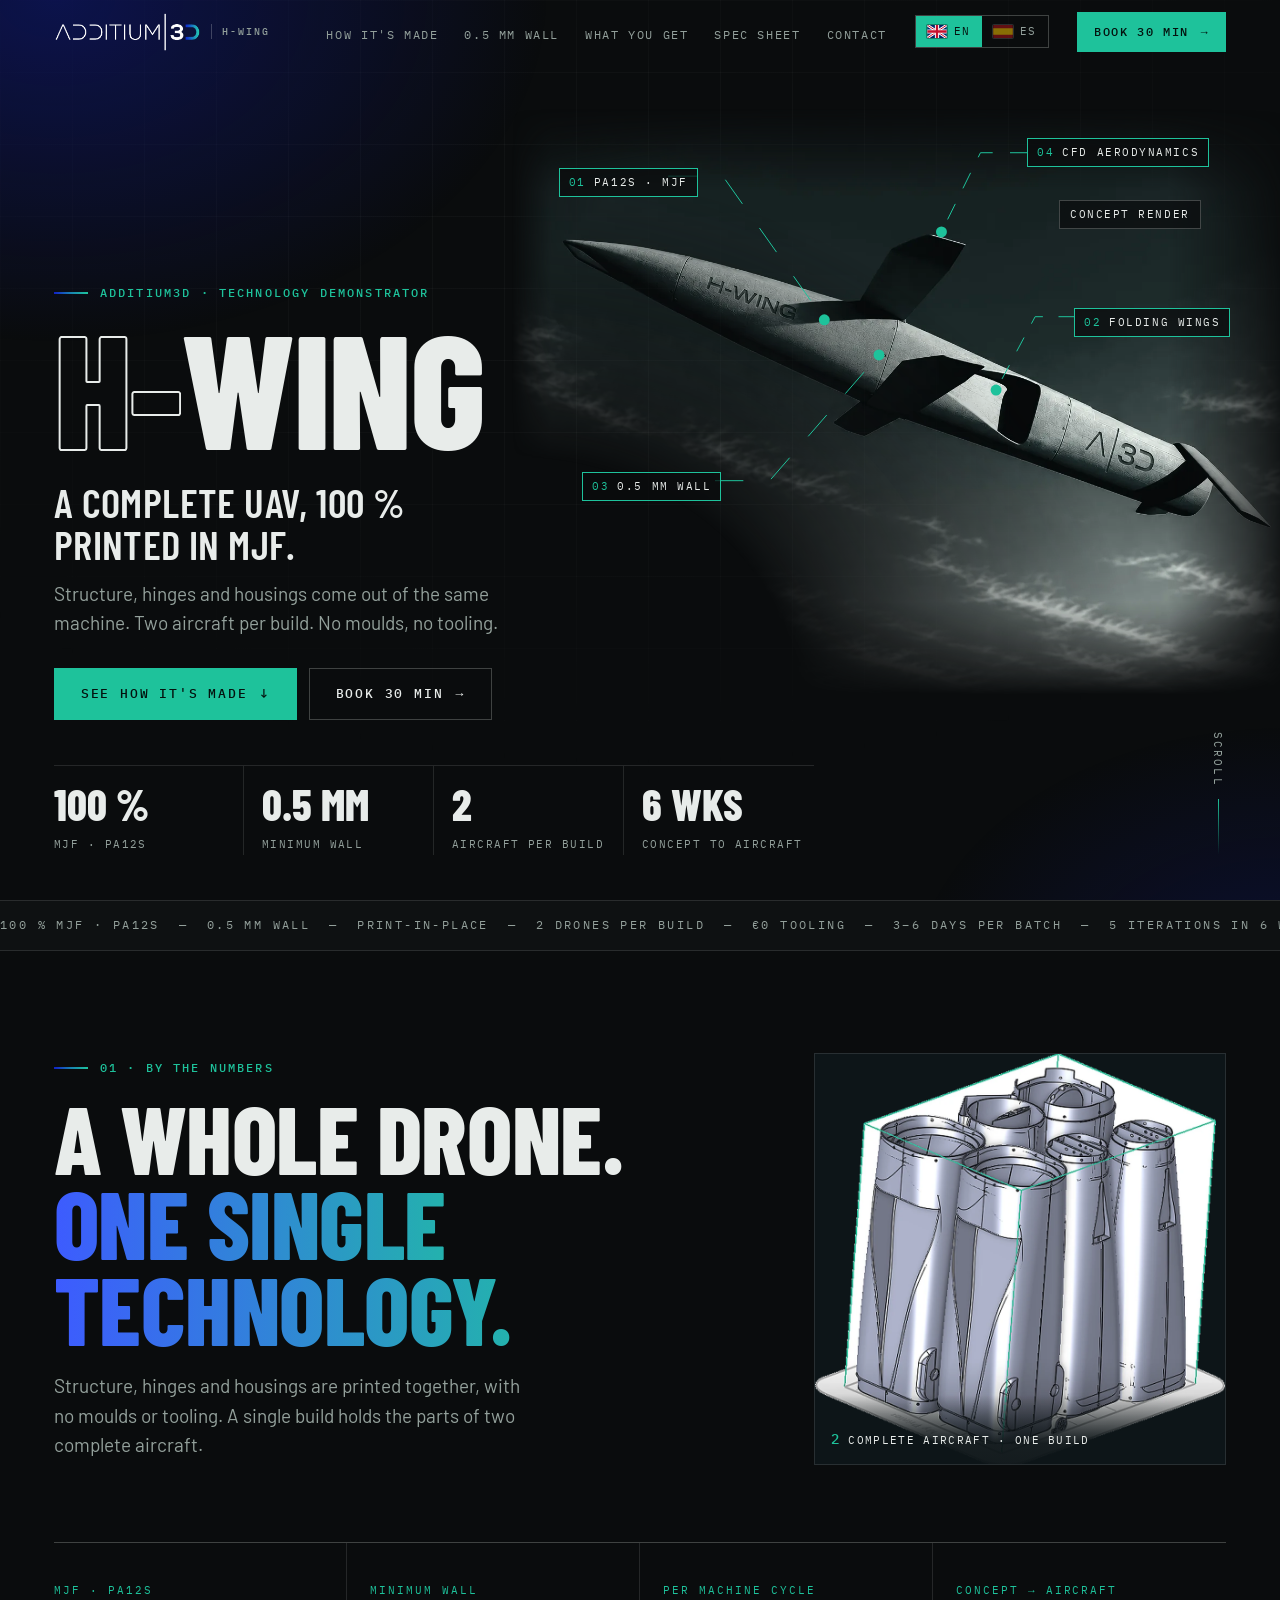
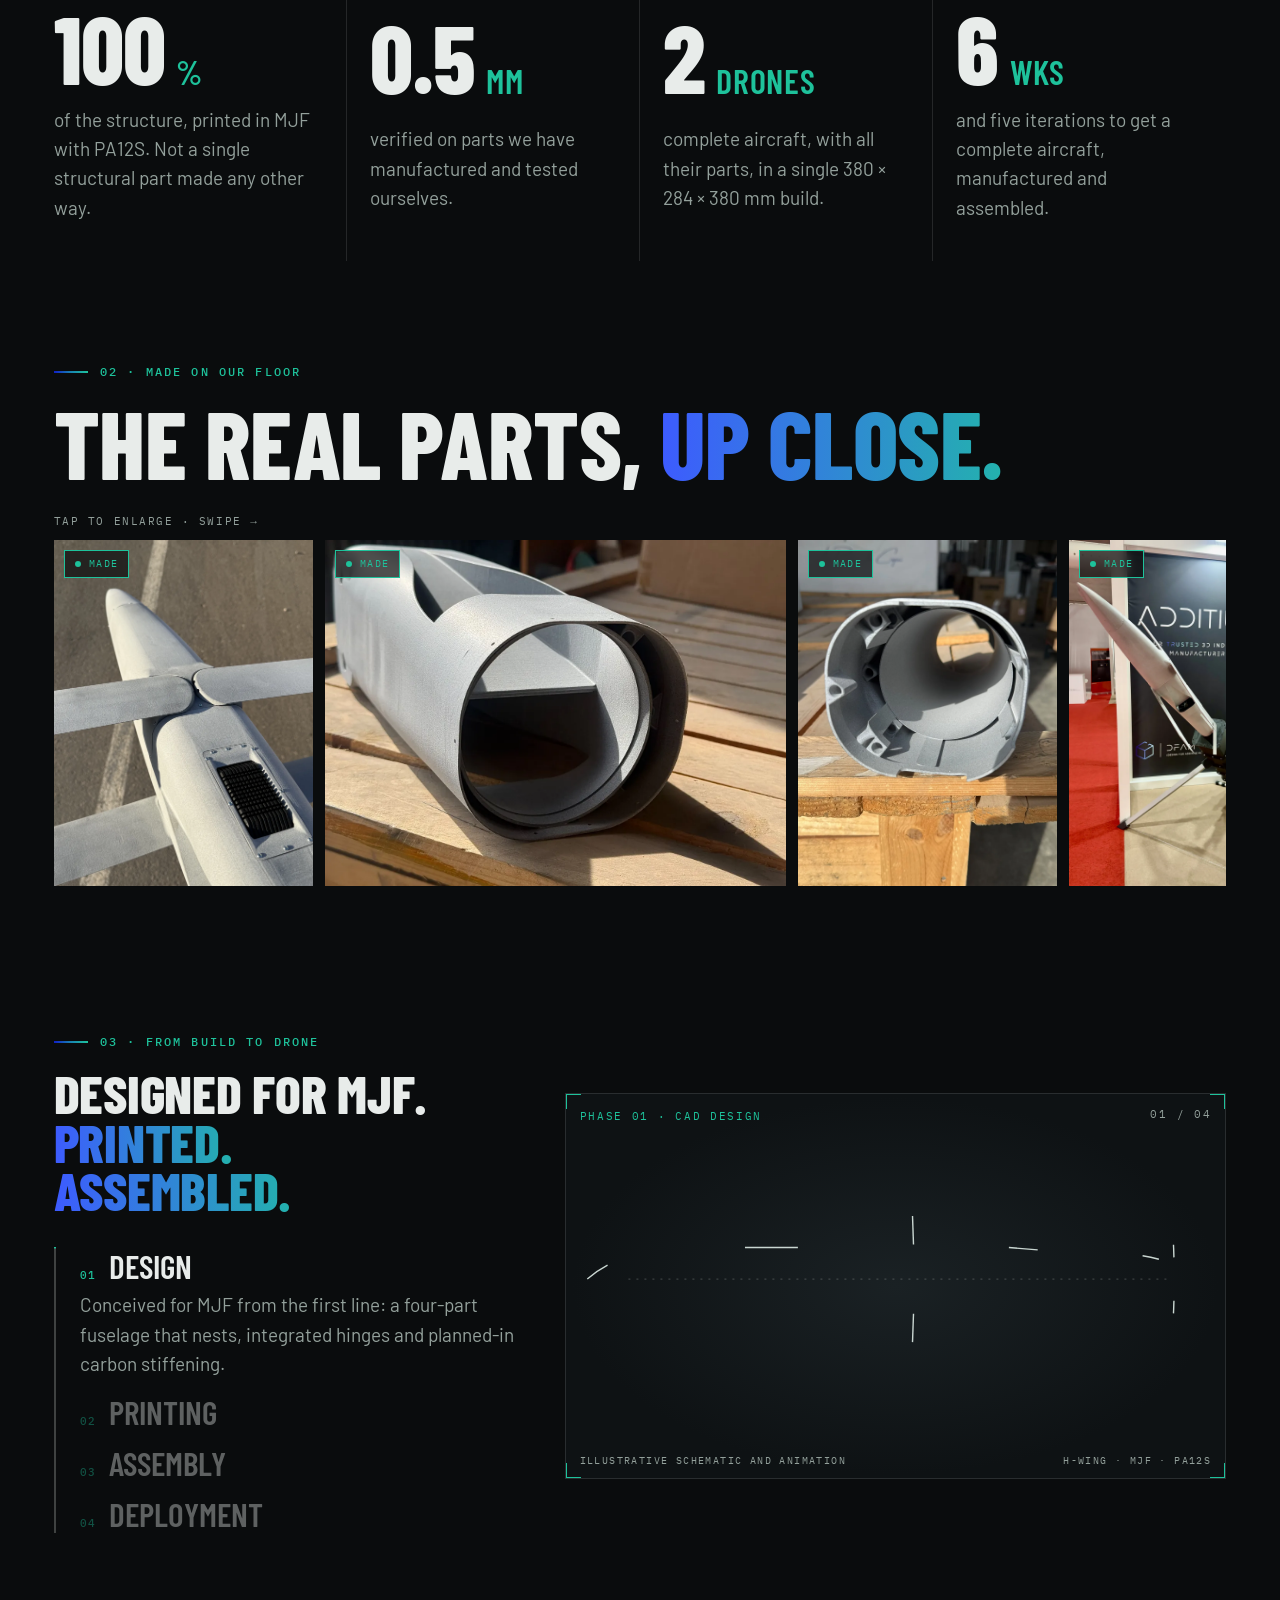
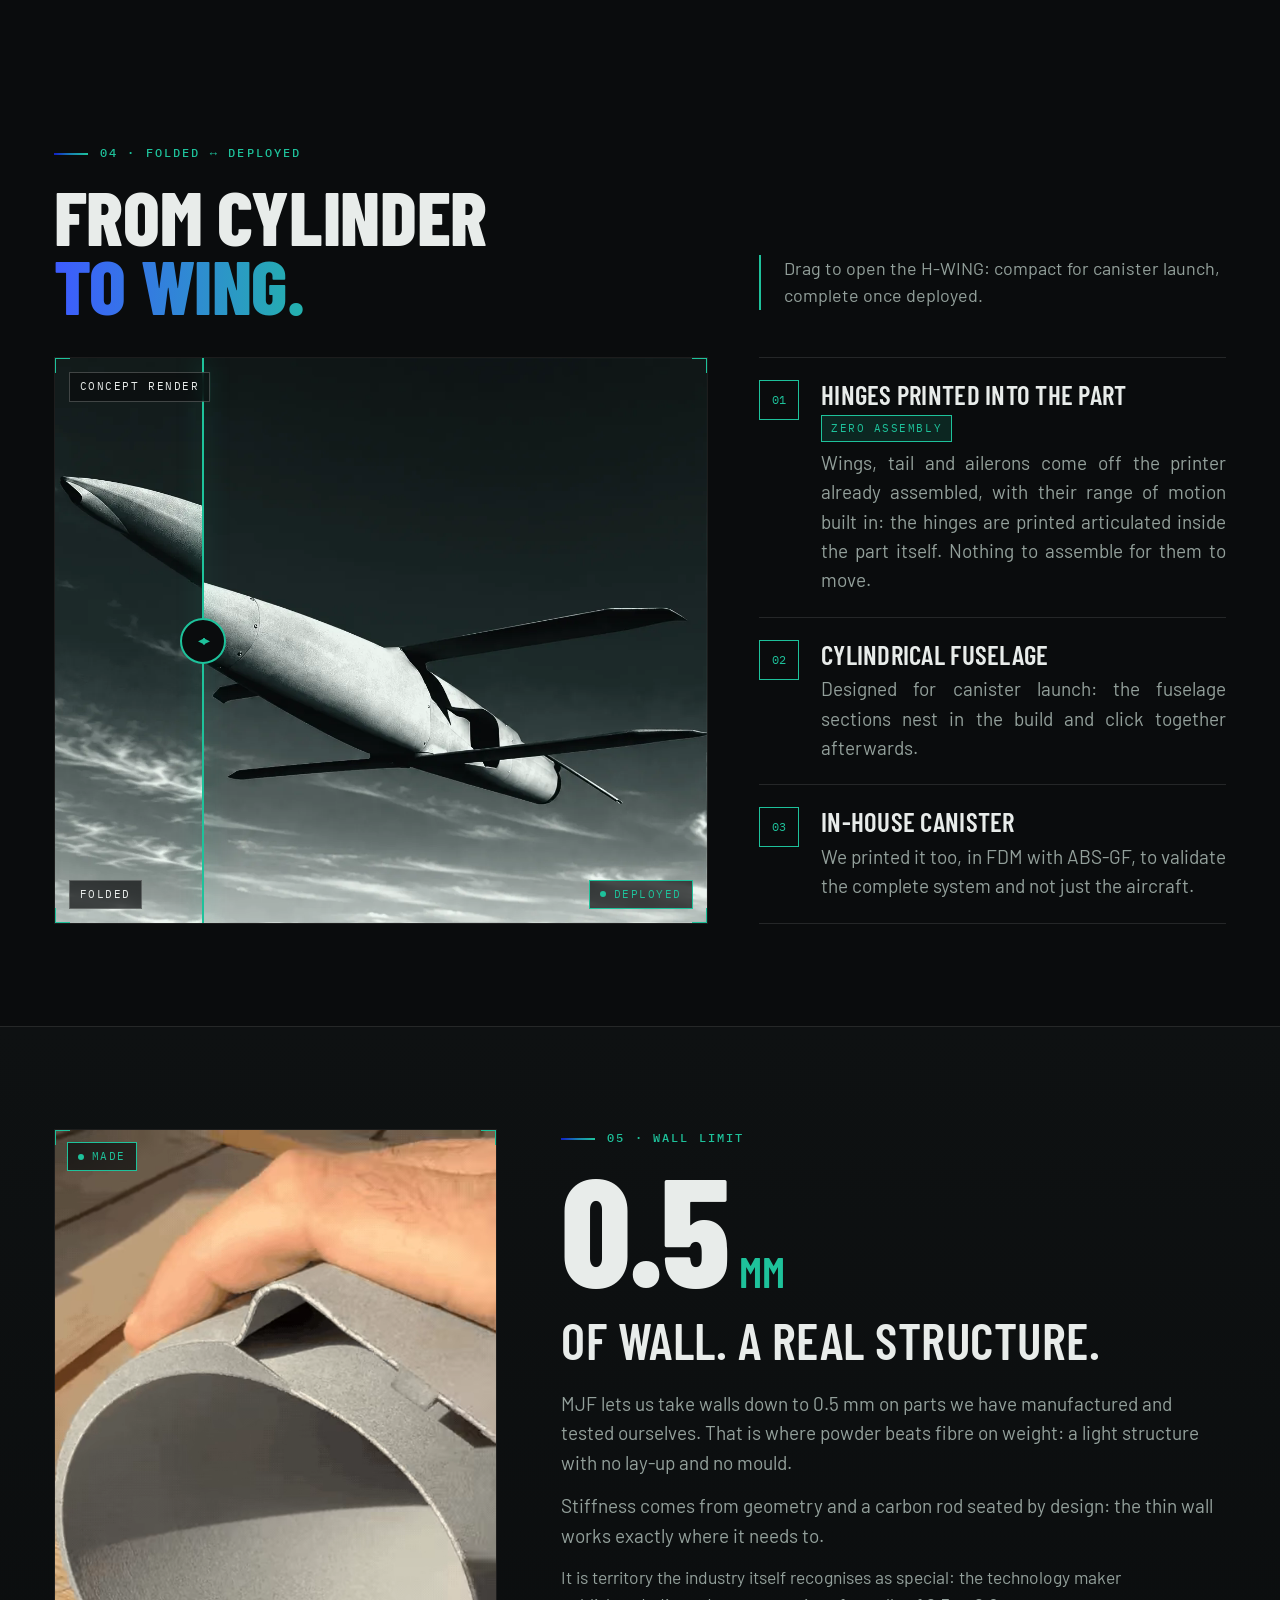
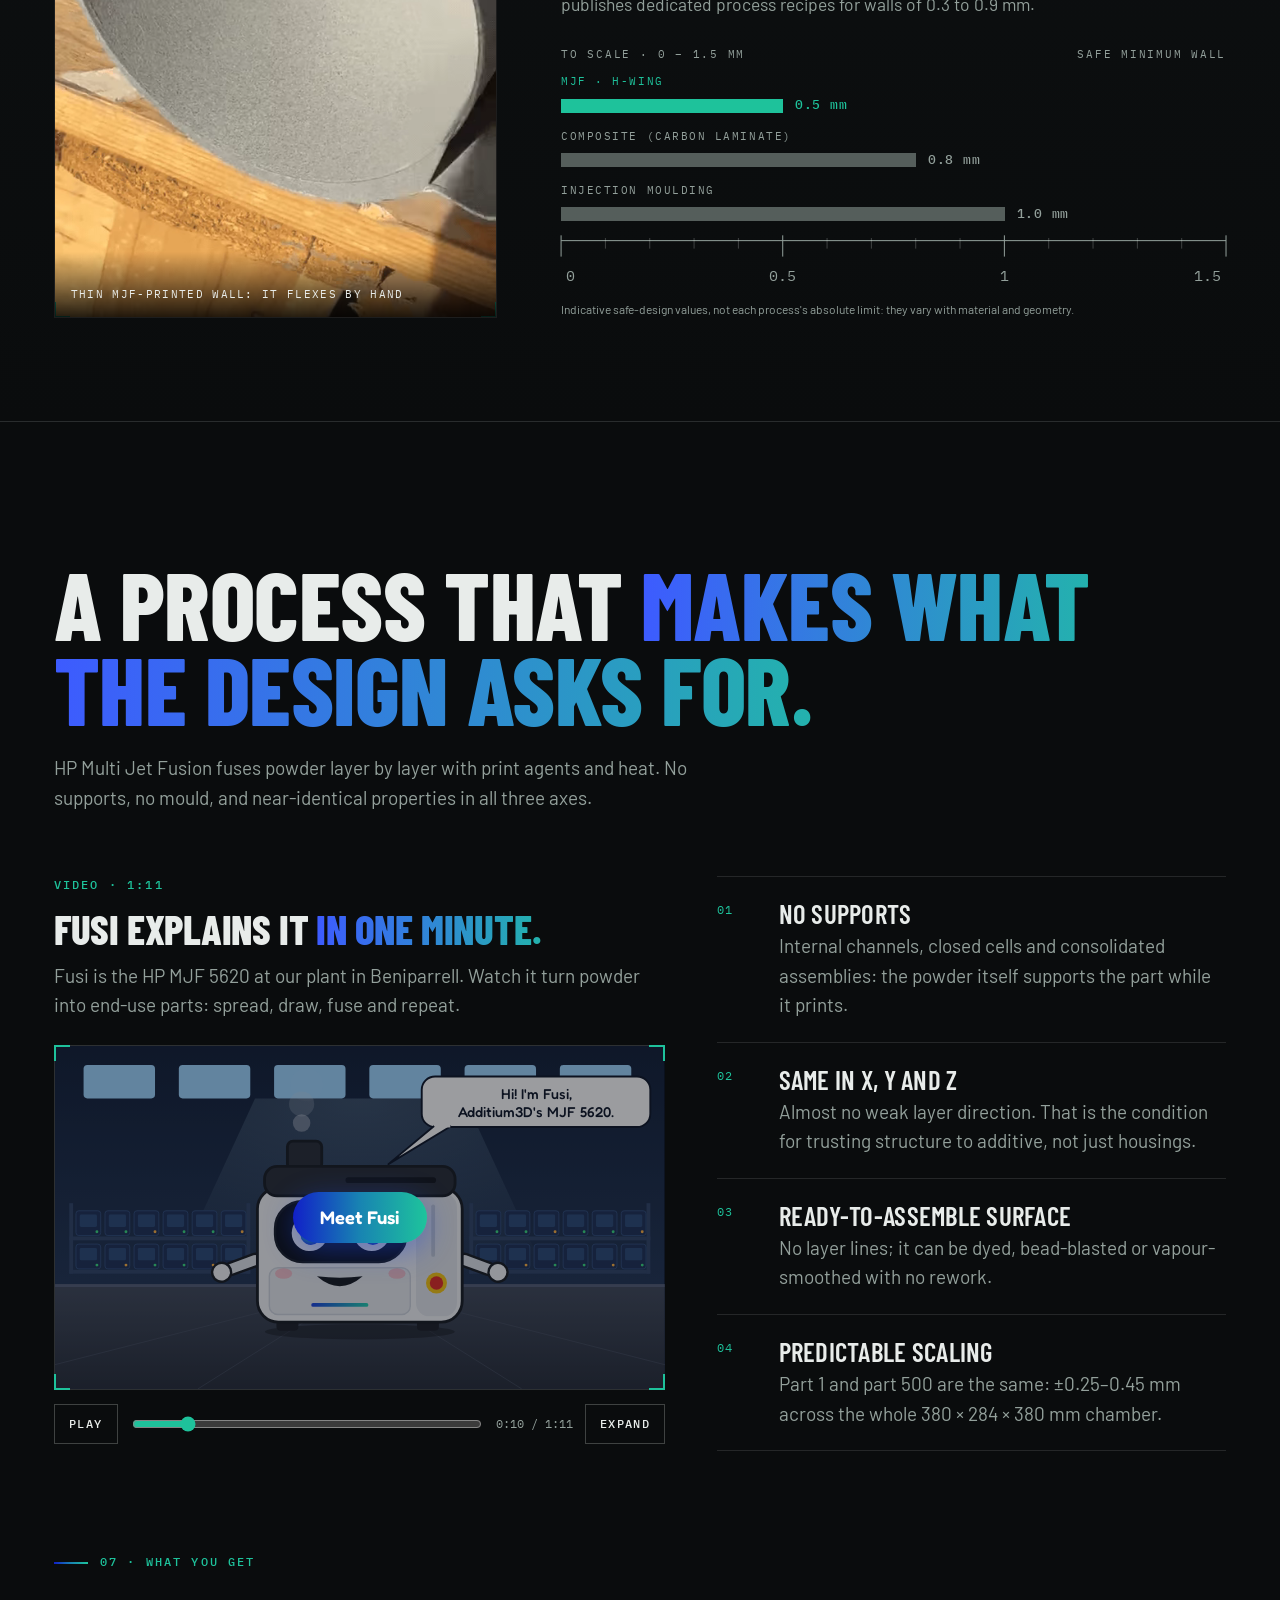
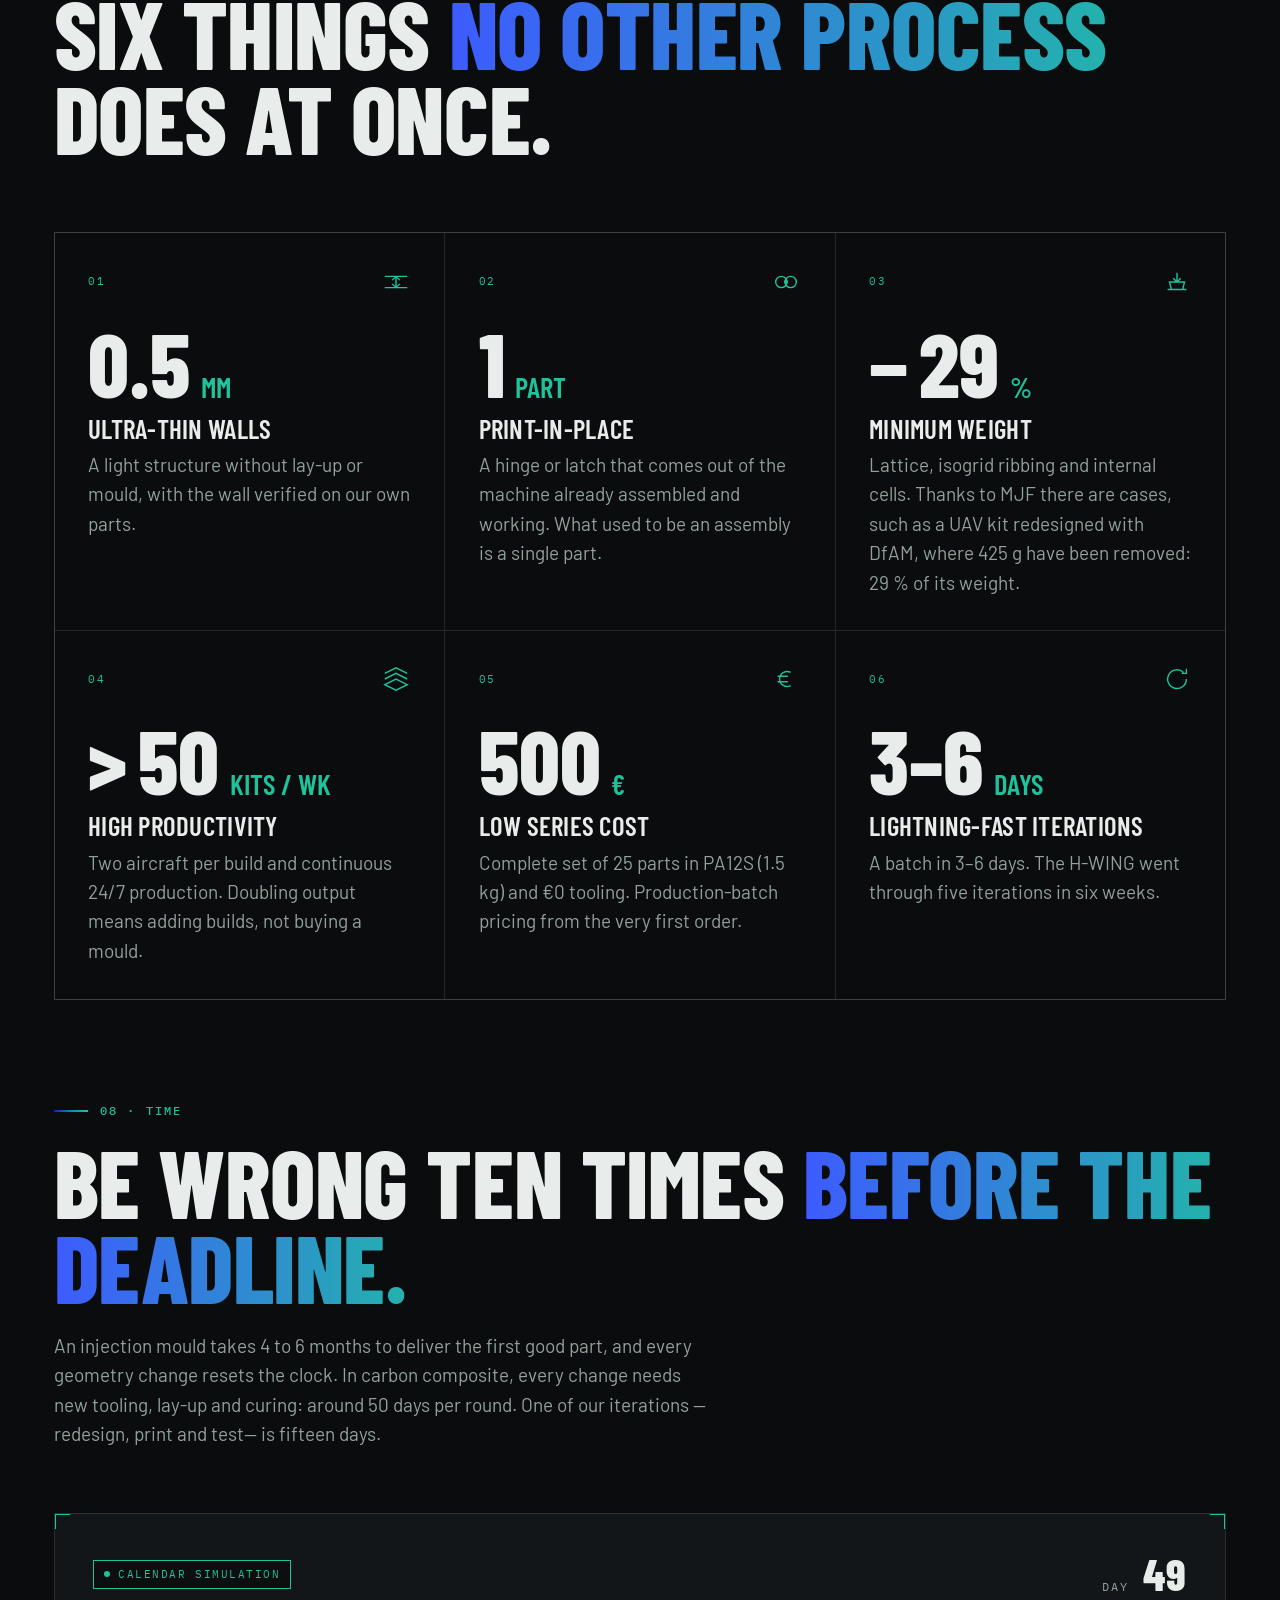
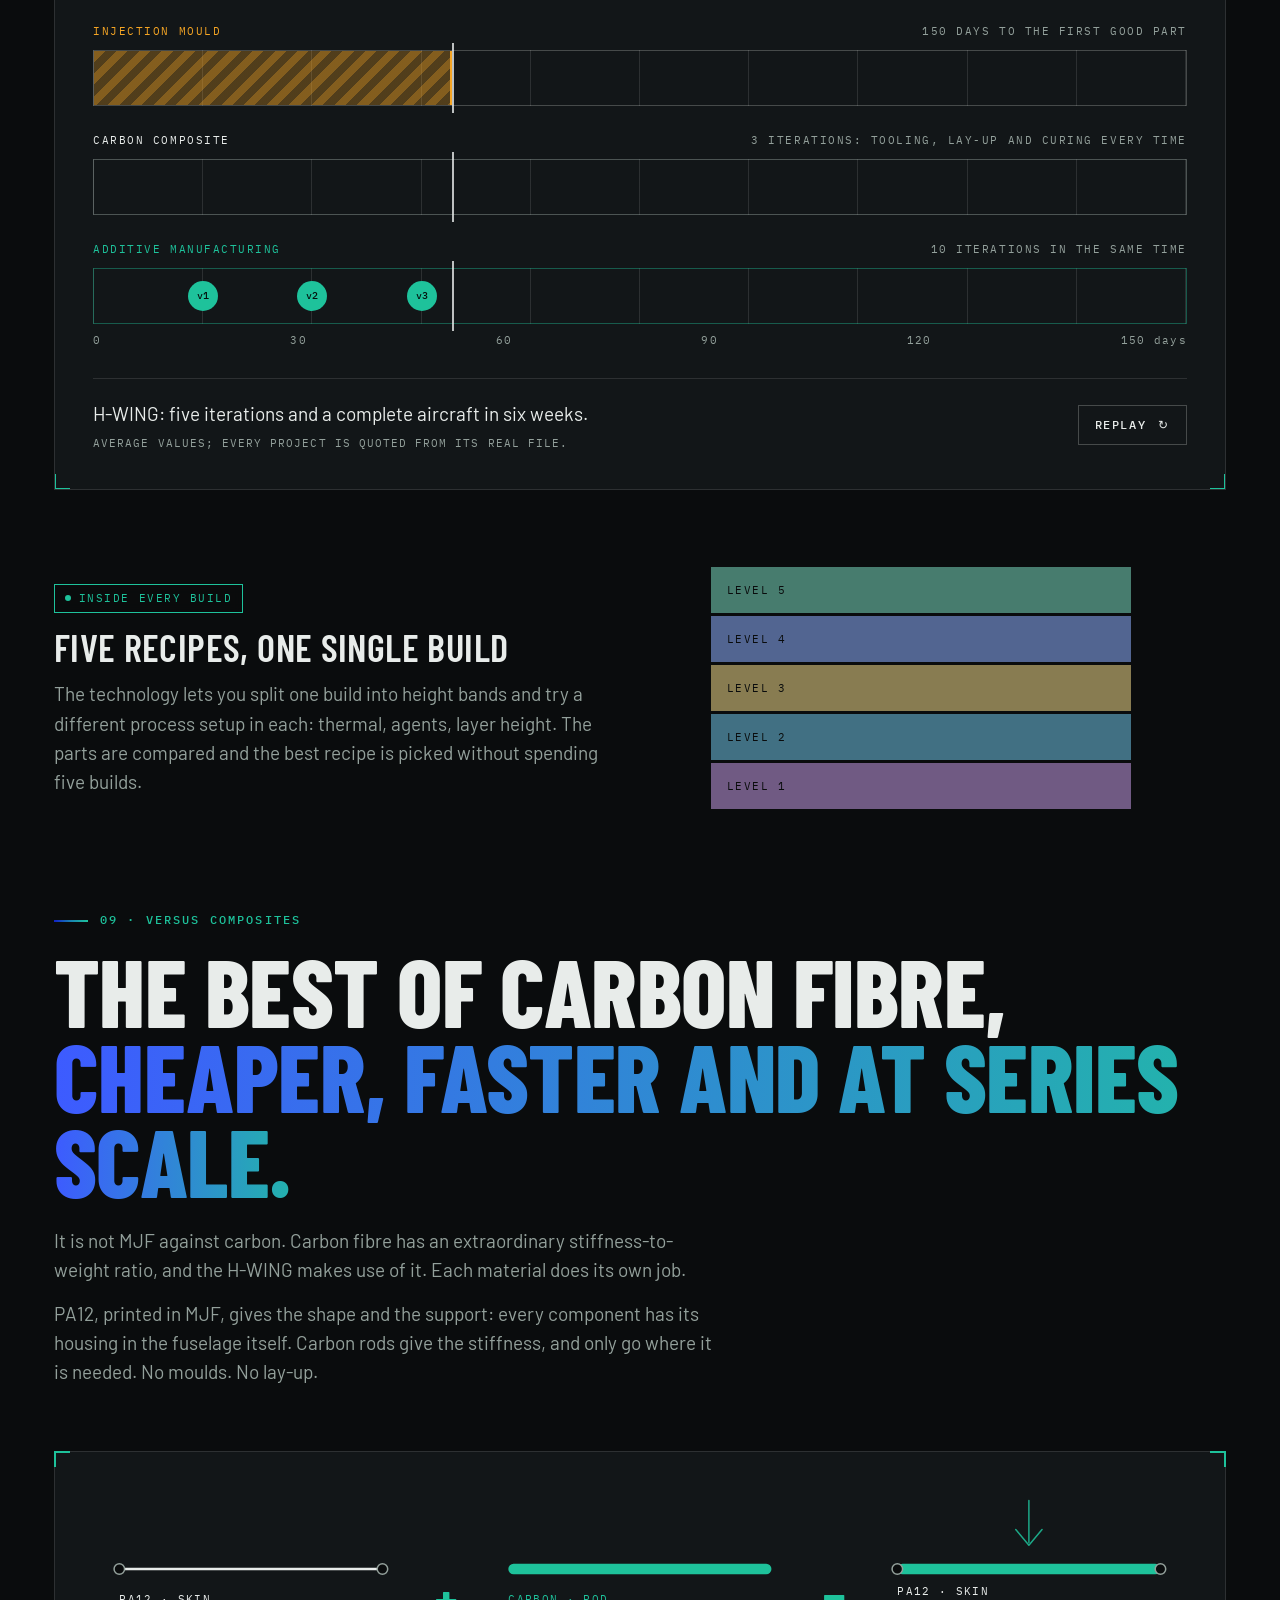
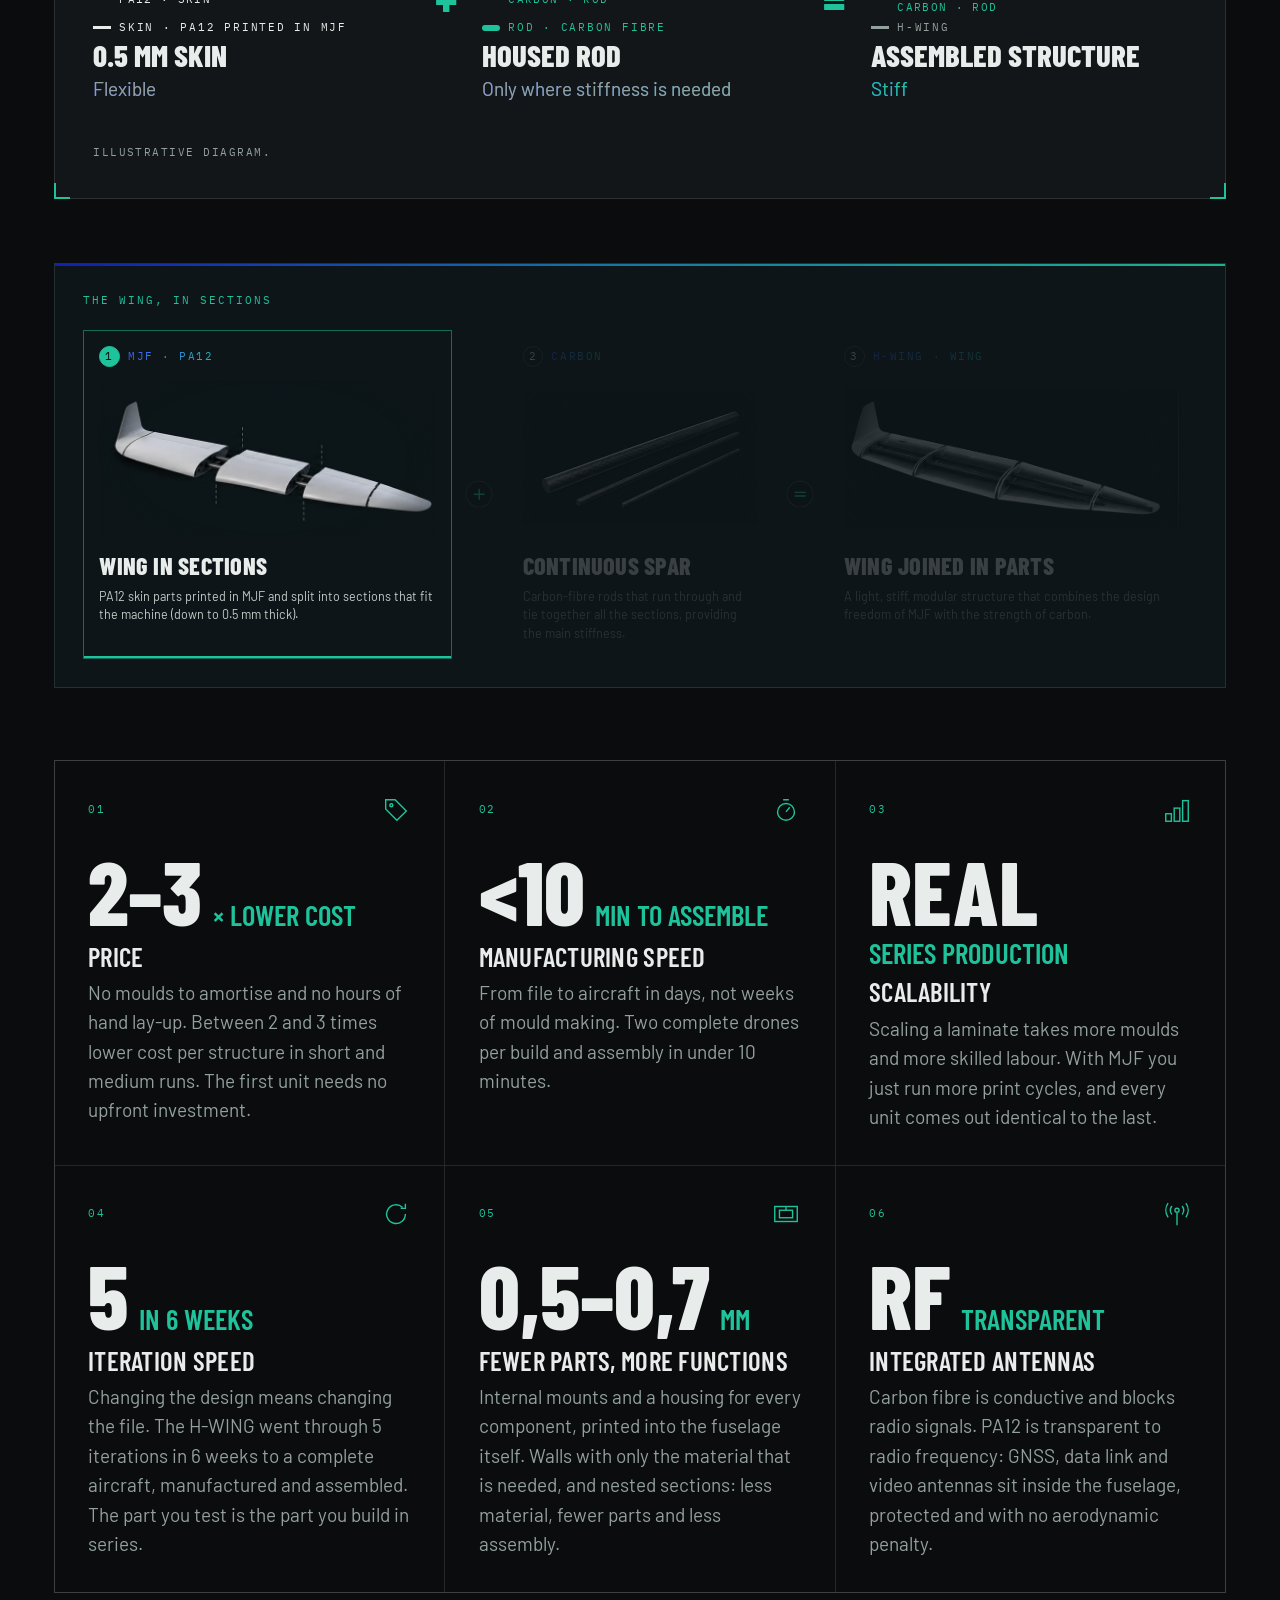
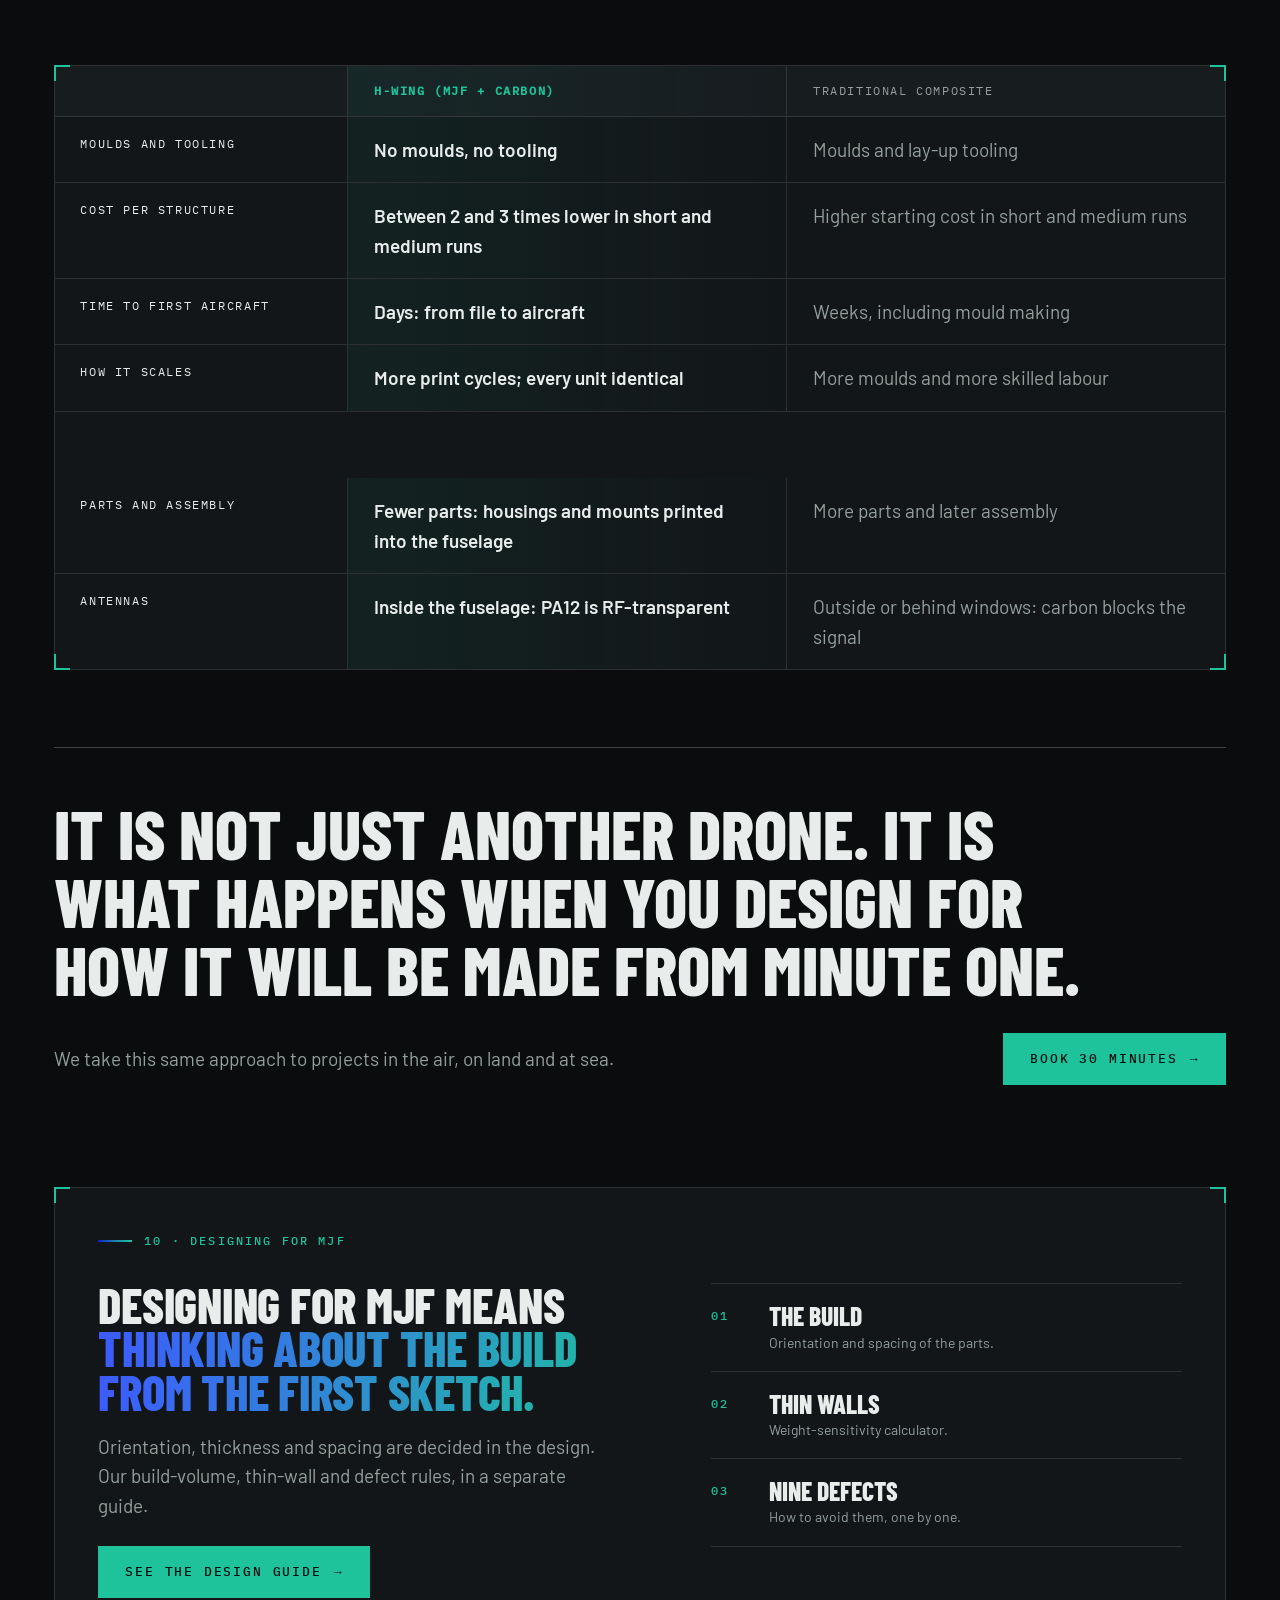
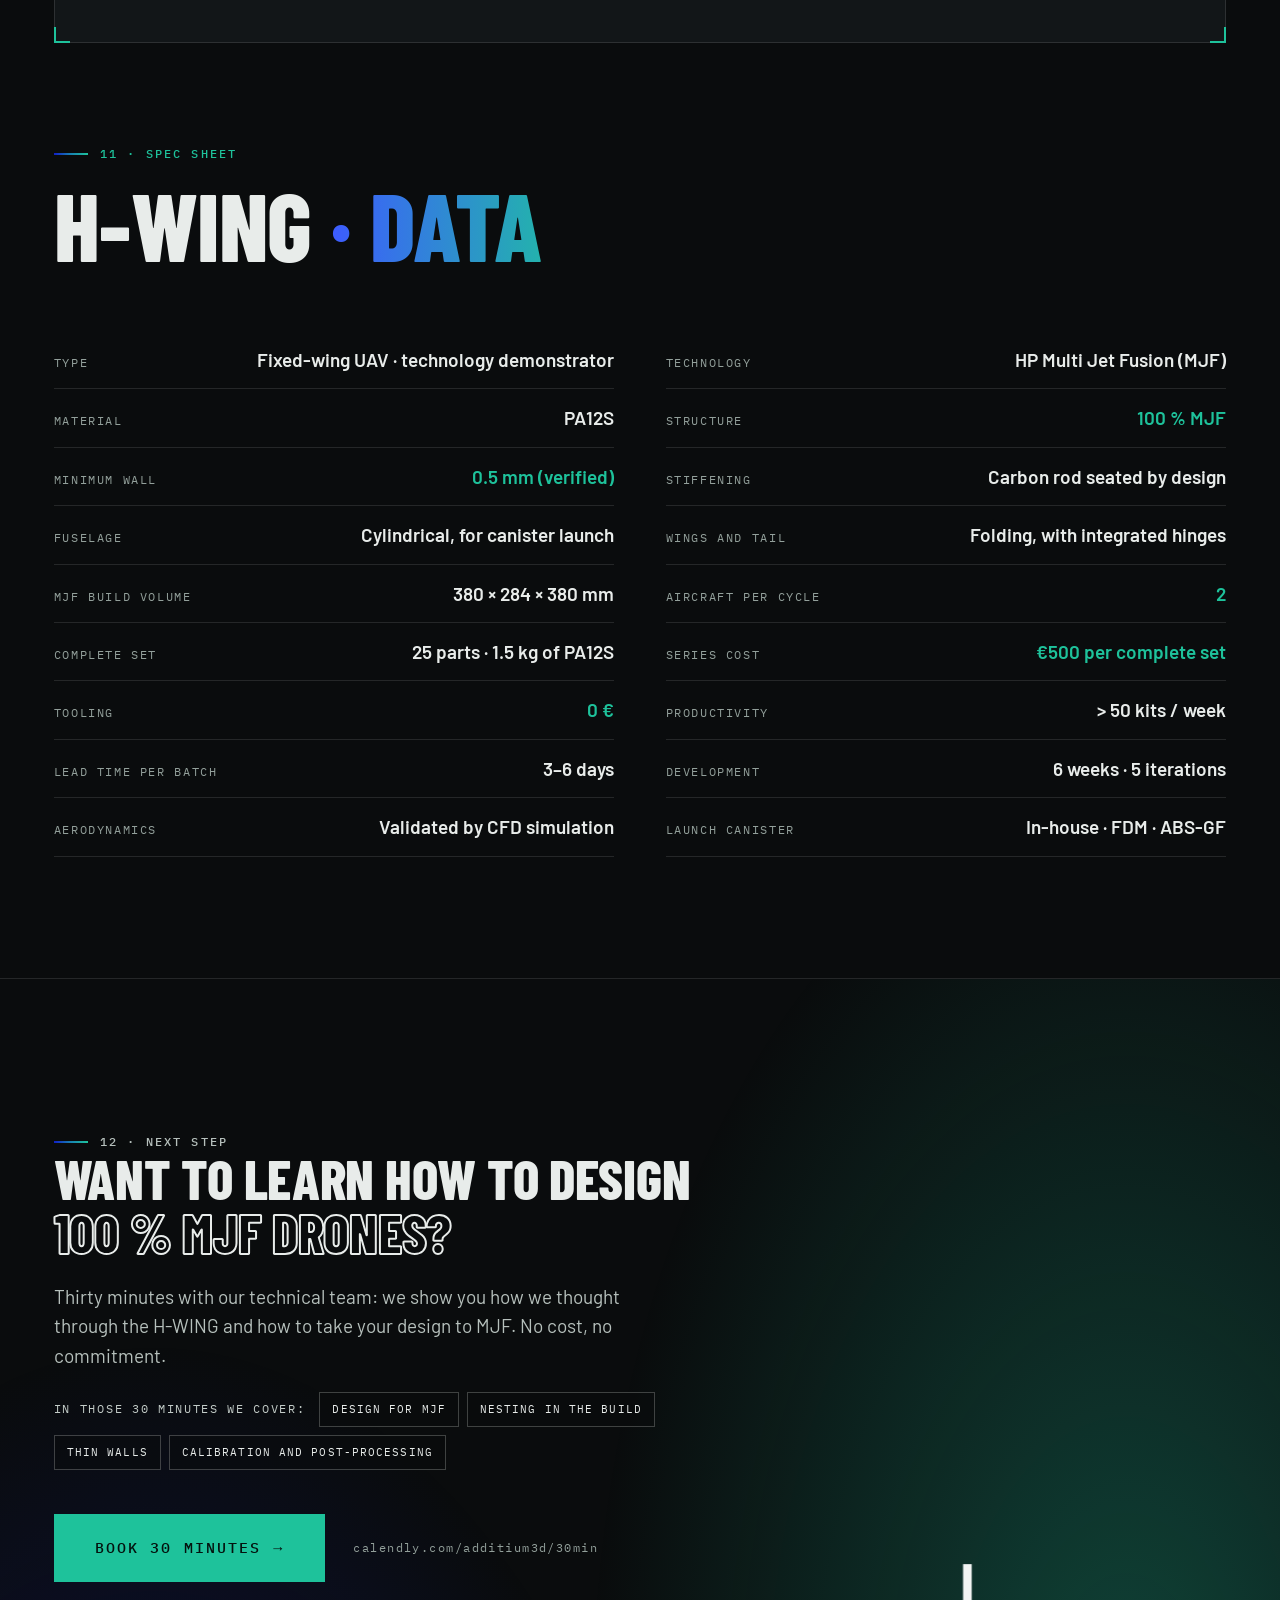
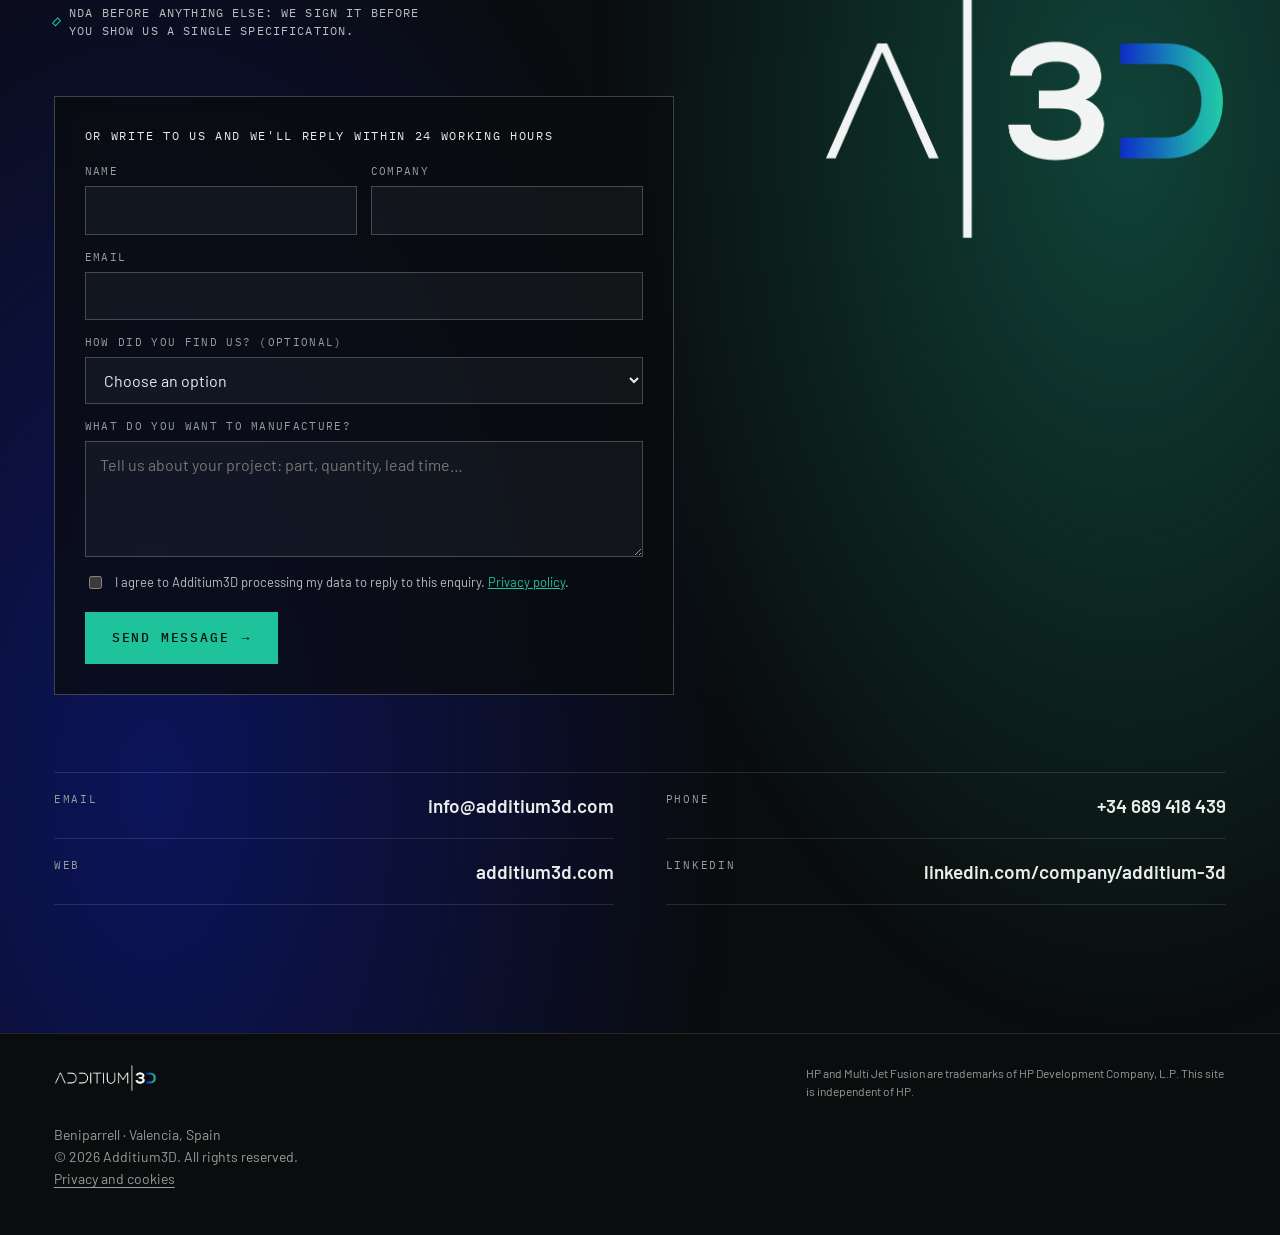
==== commit 03d21547: "Add files via upload" ====
--- a/index.html
+++ b/index.html
@@ -20,6 +20,8 @@
 <link rel="preload" href="assets/fonts/barlow-condensed-latin-800-normal.woff2" as="font" type="font/woff2" crossorigin>
 <link rel="preload" href="assets/img/hero.webp" as="image" type="image/webp" fetchpriority="high">
 <link rel="stylesheet" href="css/styles.css">
+<script>window.plausible=window.plausible||function(){(window.plausible.q=window.plausible.q||[]).push(arguments)}</script>
+<script defer data-domain="dronesmjf.com" src="https://plausible.io/js/script.outbound-links.tagged-events.js"></script>
 </head>
 <body>
 <div class="ambient" aria-hidden="true"></div>
@@ -34,10 +36,11 @@
       <li><a href="#pared" data-i="nav.wall">Pared 0,5 mm</a></li>
       <li><a href="#palancas" data-i="nav.levers">Qué se logra</a></li>
       <li><a href="#ficha" data-i="nav.spec">Ficha técnica</a></li>
+      <li><a href="#contacto" data-i="nav.contact">Contacto</a></li>
     </ul>
     <div class="lang" role="group" aria-label="Idioma / Language">
-      <button type="button" data-lang="es" aria-pressed="true">ES</button>
-      <button type="button" data-lang="en" aria-pressed="false">EN</button>
+      <button type="button" data-lang="en" aria-pressed="true" aria-label="English" title="English"><svg class="flag" viewBox="0 0 60 40" aria-hidden="true"><clipPath id="fg0"><rect width="60" height="40"/></clipPath><g clip-path="url(#fg0)"><rect width="60" height="40" fill="#012169"/><path d="M0 0l60 40M60 0L0 40" stroke="#fff" stroke-width="8"/><path d="M0 0l60 40M60 0L0 40" stroke="#C8102E" stroke-width="3"/><path d="M30 0v40M0 20h60" stroke="#fff" stroke-width="13"/><path d="M30 0v40M0 20h60" stroke="#C8102E" stroke-width="7"/></g></svg><span>EN</span></button>
+      <button type="button" data-lang="es" aria-pressed="false" aria-label="Español" title="Español"><svg class="flag" viewBox="0 0 60 40" aria-hidden="true"><rect width="60" height="40" fill="#AA151B"/><rect y="10" width="60" height="20" fill="#F1BF00"/></svg><span>ES</span></button>
     </div>
     <a class="btn sm primary cta-link" href="https://calendly.com/additium3d/30min" target="_blank" rel="noopener"><span data-i="nav.cta">Reserva 30 min</span> <span class="arr" aria-hidden="true">→</span></a>
   </div>
@@ -815,6 +818,25 @@
         <span class="cta-url">calendly.com/additium3d/30min</span>
       </div>
       <p class="cta-nda rv" style="--d:3" data-i="t.nda">NDA antes que nada: lo firmamos antes de ver tu primera especificación.</p>
+      <form class="cform rv" id="cform" style="--d:3" action="https://formsubmit.co/info@additium3d.com" method="POST" novalidate>
+        <p class="cf-h" data-i="cf.h">O escríbenos y te respondemos en 24 h laborables</p>
+        <div class="cf-grid">
+          <label class="cf-f"><span data-i="cf.name">Nombre</span><input type="text" name="name" autocomplete="name" required></label>
+          <label class="cf-f"><span data-i="cf.company">Empresa</span><input type="text" name="company" autocomplete="organization"></label>
+          <label class="cf-f cf-w"><span data-i="cf.email">Email</span><input type="email" name="email" autocomplete="email" required></label>
+          <label class="cf-f cf-w"><span data-i="cf.how">¿Cómo nos has conocido? (opcional)</span><select name="how" id="cfHow"><option value="" data-i="cf.h0">Elige una opción</option><option value="formnext" data-i="cf.h1">Formnext · stand de HP</option><option value="feria-defensa" data-i="cf.h2">Feria de defensa (FEINDEF u otra)</option><option value="linkedin" data-i="cf.h3">LinkedIn</option><option value="google" data-i="cf.h4">Buscador (Google…)</option><option value="recomendacion" data-i="cf.h5">Recomendación</option><option value="otro" data-i="cf.h6">Otro</option></select></label>
+          <label class="cf-f cf-w"><span data-i="cf.msg">¿Qué quieres fabricar?</span><textarea name="message" rows="4" required data-i-ph="cf.msg.ph" placeholder="Cuéntanos tu proyecto: pieza, cantidad, plazo…"></textarea></label>
+        </div>
+        <input type="text" name="_honey" tabindex="-1" autocomplete="off" aria-hidden="true" style="position:absolute;left:-9999px;opacity:0">
+        <input type="hidden" name="_subject" value="Nueva consulta · dronesmjf.com">
+        <input type="hidden" name="_template" value="table">
+        <input type="hidden" name="_captcha" value="false">
+        <label class="cf-c"><input type="checkbox" name="consent" required><span data-i="cf.consent">Acepto que Additium3D trate mis datos para responder a esta consulta. <a href="privacidad.html" target="_blank" rel="noopener">Política de privacidad</a>.</span></label>
+        <div class="cf-row">
+          <button class="btn primary" type="submit"><span data-i="cf.send">Enviar mensaje</span> <span class="arr" aria-hidden="true">→</span></button>
+          <span class="cf-st" id="cfStatus" role="status" aria-live="polite"></span>
+        </div>
+      </form>
     </div>
     <img class="cta-mark" src="assets/img/logo-mark.webp" width="813" height="564" alt="" aria-hidden="true" loading="lazy">
     <div class="contact rv" style="--d:4">
@@ -830,7 +852,7 @@
 
 <footer>
   <div class="wrap">
-    <div><img class="ft-logo" src="assets/img/logo-full.webp" width="120" height="33" alt="Additium3D" loading="lazy"><br><span data-i="ft.loc">Beniparrell · Valencia</span><br><span data-i="ft.rights">© 2026 Additium3D. Todos los derechos reservados.</span></div>
+    <div><img class="ft-logo" src="assets/img/logo-full.webp" width="120" height="33" alt="Additium3D" loading="lazy"><br><span data-i="ft.loc">Beniparrell · Valencia</span><br><span data-i="ft.rights">© 2026 Additium3D. Todos los derechos reservados.</span><br><a class="ft-priv" href="privacidad.html" data-i="ft.priv">Privacidad y cookies</a></div>
     <small data-i="ft.tm">HP y Multi Jet Fusion son marcas de HP Development Company, L.P. Este sitio es independiente de HP.</small>
   </div>
 </footer>
@@ -846,6 +868,10 @@
 <noscript><style>.rv{opacity:1!important;transform:none!important}.hero h1 .l>span{transform:none!important}.hud-tag{opacity:1!important}.hud .ln{stroke-dashoffset:0!important}</style></noscript>
 <script src="js/i18n.js"></script>
 <script src="js/app.js"></script>
+<script src="js/track.js"></script>
+<script src="js/contact.js"></script>
+<script src="js/nda-text.js"></script>
+<script src="js/gate.js"></script>
 <script src="js/fusi.js"></script>
 </body>
 </html>
--- a/css/styles.css
+++ b/css/styles.css
@@ -119,8 +119,12 @@
 .menu a:hover,.menu a.on{color:var(--text)}
 .menu a.on::after{content:"";position:absolute;left:0;right:0;bottom:0;height:1px;background:var(--accent)}
 .lang{display:flex;border:1px solid var(--line-2)}
-.lang button{background:transparent;border:0;padding:8px 11px;font-family:var(--f-mono);font-size:11px;letter-spacing:.14em;color:var(--muted);transition:background .25s,color .25s}
+.lang button{display:inline-flex;align-items:center;gap:7px;background:transparent;border:0;padding:7px 11px;cursor:pointer;font-family:var(--f-mono);font-size:11px;letter-spacing:.14em;color:var(--muted);transition:background .25s,color .25s}
 .lang button[aria-pressed="true"]{background:var(--accent);color:var(--accent-ink)}
+.lang .flag{flex:none;width:20px;height:13px;display:block;border-radius:1px;box-shadow:0 0 0 1px rgba(255,255,255,.25);opacity:.55;transition:opacity .25s}
+.lang button[aria-pressed="true"] .flag{opacity:1;box-shadow:0 0 0 1px rgba(0,0,0,.35)}
+.lang button:hover .flag{opacity:1}
+@media (max-width:520px){.lang button{padding:7px 8px;gap:5px}.lang .flag{width:18px;height:12px}}
 .progress{position:absolute;left:0;bottom:-1px;height:2px;width:100%;background:var(--grad);transform:scaleX(var(--sp,0));transform-origin:left;pointer-events:none}
 .menu a{white-space:nowrap}
 @media (min-width:1120px){.menu{display:flex}.brand b{display:block}}
@@ -736,3 +740,94 @@
   .cta-body>p:not(.eyebrow){margin-top:22px}
   .cta-mods{margin:22px 0 26px}
 }
+
+/* ---------- contact form ---------- */
+.cform{margin-top:clamp(34px,5vw,56px);max-width:620px;padding:clamp(20px,3vw,30px);background:rgba(10,12,13,.72);border:1px solid var(--line-2);backdrop-filter:blur(8px);-webkit-backdrop-filter:blur(8px)}
+.cform .cf-h{margin:0 0 18px;font-family:var(--f-mono);font-size:12px;letter-spacing:.14em;text-transform:uppercase;color:var(--text);max-width:none}
+.cf-grid{display:grid;grid-template-columns:1fr 1fr;gap:14px}
+.cf-w{grid-column:1/-1}
+.cf-f{display:flex;flex-direction:column;gap:6px;font-family:var(--f-mono);font-size:11px;letter-spacing:.12em;text-transform:uppercase;color:var(--muted)}
+.cf-f input,.cf-f textarea{font:400 16px/1.4 var(--f-body,inherit);letter-spacing:0;text-transform:none;color:var(--text);background:rgba(232,236,234,.04);border:1px solid var(--line-2);padding:12px 14px;border-radius:0;width:100%;transition:border-color .25s,background .25s}
+.cf-f textarea{resize:vertical;min-height:110px}
+.cf-f input:focus,.cf-f textarea:focus{outline:none;border-color:var(--accent);background:rgba(30,194,155,.06)}
+.cf-c{display:flex;gap:10px;align-items:flex-start;margin-top:16px;font-size:13px;line-height:1.45;color:#b6c0bc;cursor:pointer}
+.cf-c input{margin-top:3px;accent-color:var(--accent);flex:none}
+.cf-row{display:flex;flex-wrap:wrap;align-items:center;gap:14px 20px;margin-top:20px}
+.cf-row .btn{cursor:pointer}
+.cf-row .btn:disabled{opacity:.6;cursor:wait}
+.cf-st{font-family:var(--f-mono);font-size:12px;letter-spacing:.06em;color:var(--muted)}
+.cf-st.ok{color:var(--accent)}
+.cf-st.err{color:#ff8a7a}
+@media (max-width:560px){.cf-grid{grid-template-columns:1fr}}
+
+/* ---------- gate: Fusi + NDA ---------- */
+.gate{position:fixed;inset:0;z-index:400;display:flex;align-items:center;justify-content:center;padding:clamp(10px,2.5vw,32px);background:rgba(4,6,7,.82);backdrop-filter:blur(10px);-webkit-backdrop-filter:blur(10px);animation:gIn .35s var(--ease,ease)}
+.gate[hidden],.gate [hidden]{display:none!important}
+@keyframes gIn{from{opacity:0}to{opacity:1}}
+.gate-card{position:relative;width:min(1040px,100%);max-height:calc(100svh - 20px);overflow:auto;display:grid;grid-template-columns:minmax(0,1fr);background:linear-gradient(160deg,#0f1520,#0a0c0d 60%);border:1px solid var(--line-2);box-shadow:0 30px 120px rgba(0,0,0,.6);animation:gUp .5s var(--ease,ease)}
+@keyframes gUp{from{transform:translateY(24px);opacity:0}to{transform:none;opacity:1}}
+.gate-x{position:absolute;top:10px;right:10px;z-index:3;width:40px;height:40px;background:transparent;border:1px solid var(--line-2);color:var(--text);font-size:16px;cursor:pointer}
+.gate-x:hover{border-color:var(--accent);color:var(--accent)}
+.gate-fusi{position:relative;padding:clamp(18px,3vw,34px) clamp(18px,3vw,34px) 0;display:flex;flex-direction:column;align-items:center;justify-content:flex-end;background:radial-gradient(ellipse 80% 60% at 50% 100%,rgba(30,196,156,.22),transparent 70%)}
+.gf-svg{width:min(260px,52vw);height:auto;display:block;overflow:visible}
+.gate-bubble{position:relative;align-self:stretch;margin:0 0 18px;padding:14px 16px;background:#f3f5f8;color:#12161d;font-family:"Fredoka",ui-rounded,system-ui,sans-serif;font-weight:500;font-size:clamp(15px,1.4vw,18px);line-height:1.3;border-radius:18px;text-align:center;min-height:3.2em}
+.gate-bubble::after{content:"";position:absolute;left:50%;bottom:-10px;width:20px;height:20px;background:#f3f5f8;transform:translateX(-50%) rotate(45deg);border-radius:3px}
+.gate-bubble.pop{animation:gPop .45s cubic-bezier(.2,1.4,.4,1)}
+@keyframes gPop{from{transform:scale(.8);opacity:0}to{transform:none;opacity:1}}
+.gate-main{padding:clamp(22px,3.4vw,44px)}
+.gate-main .eyebrow{margin-bottom:12px}
+.gate-h{font-family:var(--f-display);font-weight:800;text-transform:uppercase;line-height:.98;letter-spacing:.005em;font-size:clamp(30px,4.2vw,52px);margin:0 0 18px;outline:none;padding-right:44px}
+.gate-h.sm{font-size:clamp(26px,3.2vw,38px)}
+.gate-h em{font-style:normal;color:var(--accent)}
+.gate-p,.gate-hint{color:#b6c0bc;margin:0 0 6px;max-width:58ch;font-size:clamp(15px,1.1vw,17px)}
+.gate-note{margin:18px 0 0;font-family:var(--f-mono);font-size:11.5px;letter-spacing:.06em;color:var(--muted)}
+.gate-cols{display:grid;gap:14px;grid-template-columns:minmax(0,1fr);margin-top:6px}
+.gate-col{border:1px solid var(--line-2);padding:16px 18px;background:rgba(232,236,234,.03)}
+.gate-col h3{margin:0 0 10px;font-family:var(--f-mono);font-weight:500;font-size:12px;letter-spacing:.18em;text-transform:uppercase}
+.gate-col.yes h3{color:var(--accent)}.gate-col.yes{border-color:rgba(30,194,155,.45)}
+.gate-col.no h3{color:#ff8a7a}.gate-col.no{border-color:rgba(255,138,122,.4)}
+.gate-col ul{list-style:none;margin:0;padding:0;display:grid;gap:10px}
+.gate-col li{display:flex;gap:10px;align-items:flex-start;font-size:clamp(14px,1vw,15.5px);line-height:1.4;color:#d5dcd9;opacity:0;transform:translateX(-14px);animation:gLi .55s cubic-bezier(.2,1.2,.4,1) forwards;animation-delay:calc(var(--i)*.28s + .35s)}
+.gate-col .ic{flex:none;width:22px;height:22px;border-radius:50%;display:grid;place-items:center;font-size:12px;font-weight:700;margin-top:1px}
+.gate-col.yes .ic{background:var(--accent);color:var(--accent-ink)}
+.gate-col.no .ic{background:#ff8a7a;color:#2b0904}
+@keyframes gLi{to{opacity:1;transform:none}}
+.gate-act{display:flex;flex-wrap:wrap;gap:12px;margin-top:24px}
+.gate-act .btn{cursor:pointer;text-decoration:none}
+.gate-act .btn:disabled{opacity:.6;cursor:wait}
+.gate-doc{height:clamp(170px,30svh,280px);overflow:auto;border:1px solid var(--line-2);background:rgba(232,236,234,.04);padding:14px 16px;font-size:13px;line-height:1.5;color:#cfd7d3;margin:10px 0 16px}
+.gate-doc h3{font-family:var(--f-display);text-transform:uppercase;font-size:20px;margin:0 0 10px;color:var(--text)}
+.gate-doc h4{font-family:var(--f-mono);font-size:11.5px;letter-spacing:.12em;margin:14px 0 6px;color:var(--accent)}
+.gate-doc p{margin:0 0 8px;max-width:none;color:inherit}
+.gate-doc p.li{padding-left:18px}
+.gate-lbl{font-family:var(--f-mono);font-size:11px;letter-spacing:.12em;text-transform:uppercase;color:var(--muted);display:block;margin-bottom:6px}
+.gate-pad{background:#fff;border:1px solid var(--line-2);height:150px;touch-action:none}
+.gate-pad canvas{width:100%;height:100%;display:block;cursor:crosshair;touch-action:none}
+.gate-lnk{background:none;border:0;color:var(--accent);font-family:var(--f-mono);font-size:11.5px;letter-spacing:.08em;text-transform:uppercase;padding:8px 0;cursor:pointer;text-decoration:underline}
+.gate-sigbox{margin-bottom:14px}
+.gate .cf-f{margin-bottom:0}
+.gate .cf-c{margin-top:12px}
+.gate .cf-st{margin:12px 0 0;min-height:1em}
+@media (min-width:860px){
+  .gate-card[data-step="info"],.gate-card[data-step="nda"],.gate-card[data-step="done"]{grid-template-columns:minmax(220px,300px) minmax(0,1fr)}
+  .gate-cols{grid-template-columns:1fr 1fr}
+  .gate-fusi{border-right:1px solid var(--line)}
+}
+@media (max-width:859px){.gf-svg{width:min(150px,38vw)}.gate-fusi{flex-direction:row;align-items:flex-end;gap:14px;padding-bottom:0}.gate-bubble{flex:1;margin-bottom:26px;font-size:14px}.gate-bubble::after{left:auto;right:-8px;bottom:18px;transform:rotate(45deg)}}
+@media (prefers-reduced-motion:reduce){.gate,.gate-card,.gate-bubble.pop{animation:none}.gate-col li{animation:none;opacity:1;transform:none}}
+
+.ft-priv{color:var(--muted);text-decoration:underline;text-underline-offset:3px}.ft-priv:hover{color:var(--accent)}
+.cf-c a,.gate .cf-c a{color:var(--accent)}
+.legal{padding:calc(var(--nav-h) + 6vh) 0 clamp(60px,8vw,110px)}
+.legal .wrap{max-width:860px}
+.legal h1{font-family:var(--f-display);font-weight:800;text-transform:uppercase;font-size:clamp(40px,6vw,76px);line-height:.95;margin:0 0 10px}
+.legal h2{font-family:var(--f-mono);font-weight:500;font-size:13px;letter-spacing:.16em;text-transform:uppercase;color:var(--accent);margin:34px 0 8px}
+.legal p,.legal li{color:#c5cdc9;max-width:70ch}
+.legal ul{padding-left:20px}
+.legal .upd{font-family:var(--f-mono);font-size:12px;color:var(--muted);letter-spacing:.08em}
+.legal a{color:var(--accent)}
+html[lang="es"] .p-en{display:none}html:not([lang="es"]) .p-es{display:none}
+
+.cf-f select{font:400 16px/1.4 var(--f-body,inherit);letter-spacing:0;text-transform:none;color:var(--text);background:rgba(232,236,234,.04);border:1px solid var(--line-2);padding:12px 14px;border-radius:0;width:100%;appearance:auto}
+.cf-f select:focus{outline:none;border-color:var(--accent)}
+.cf-f select option{background:#0f1520;color:#e8ecea}
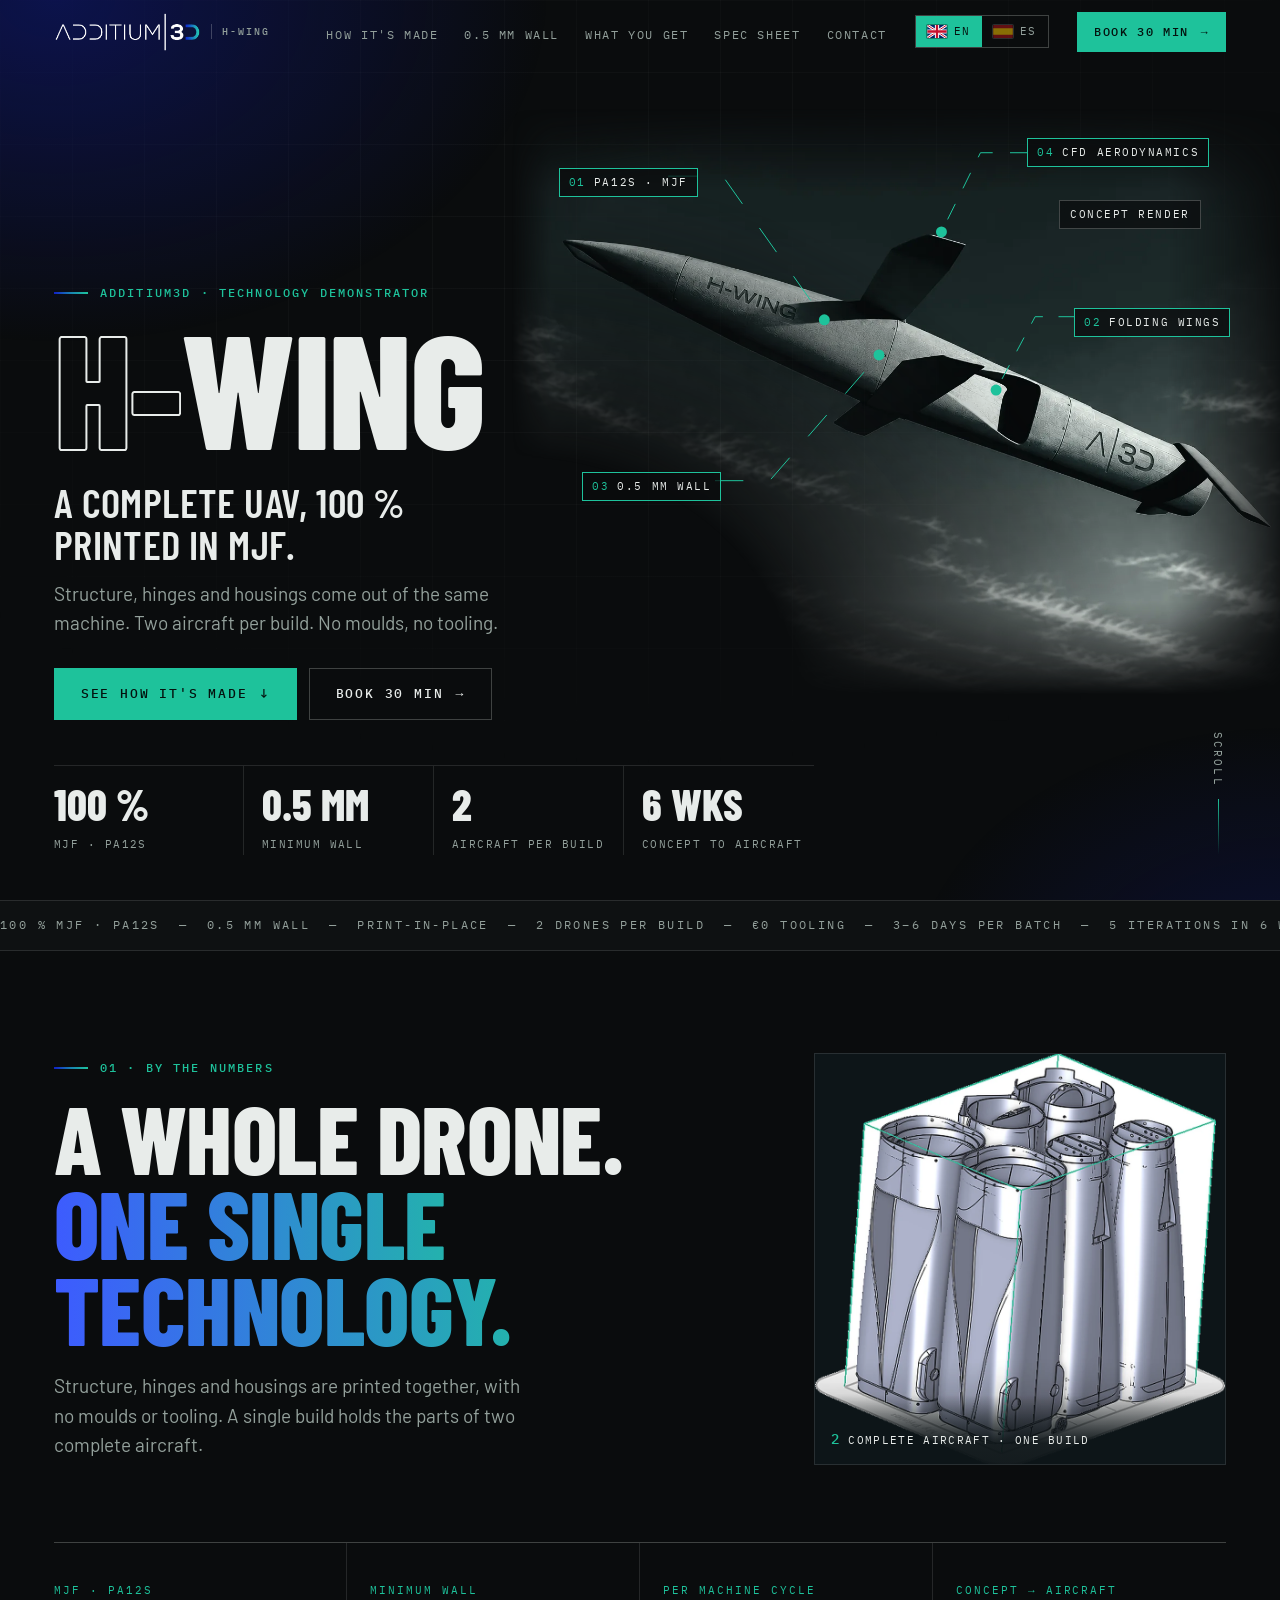
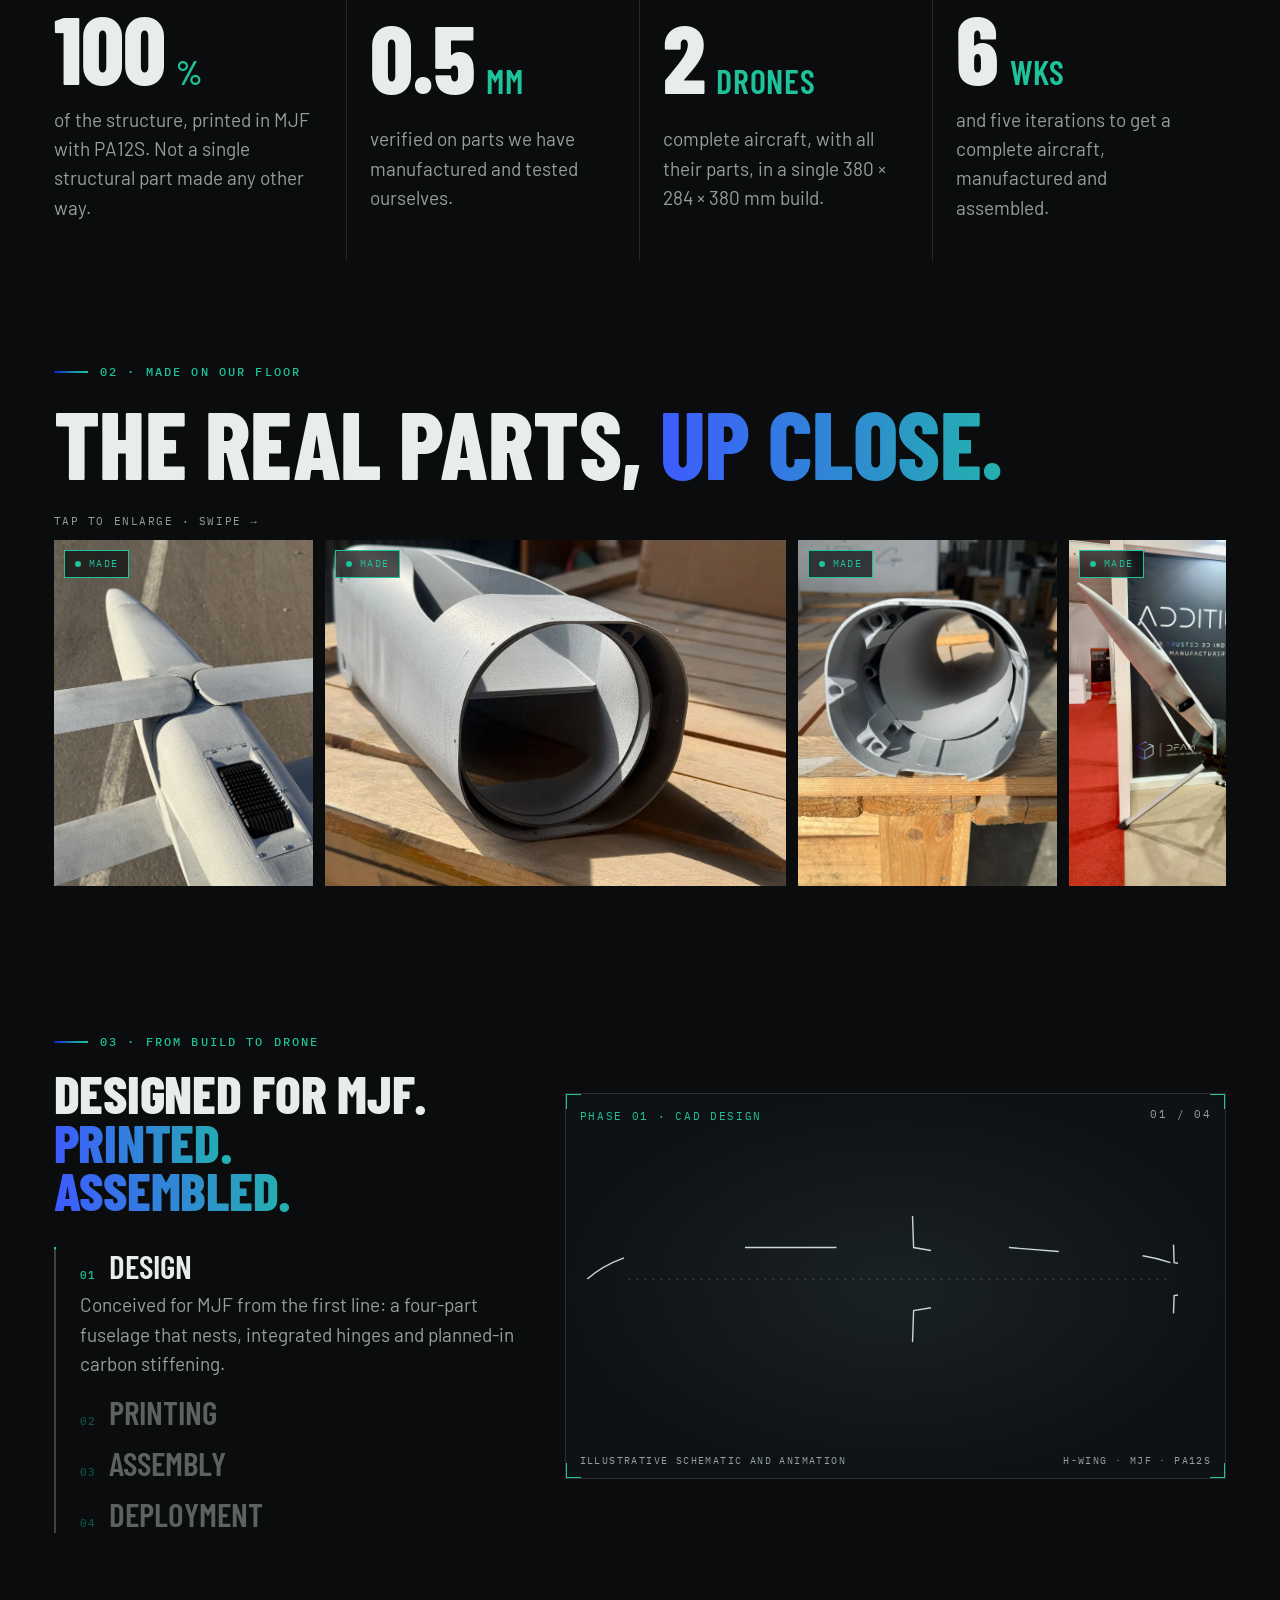
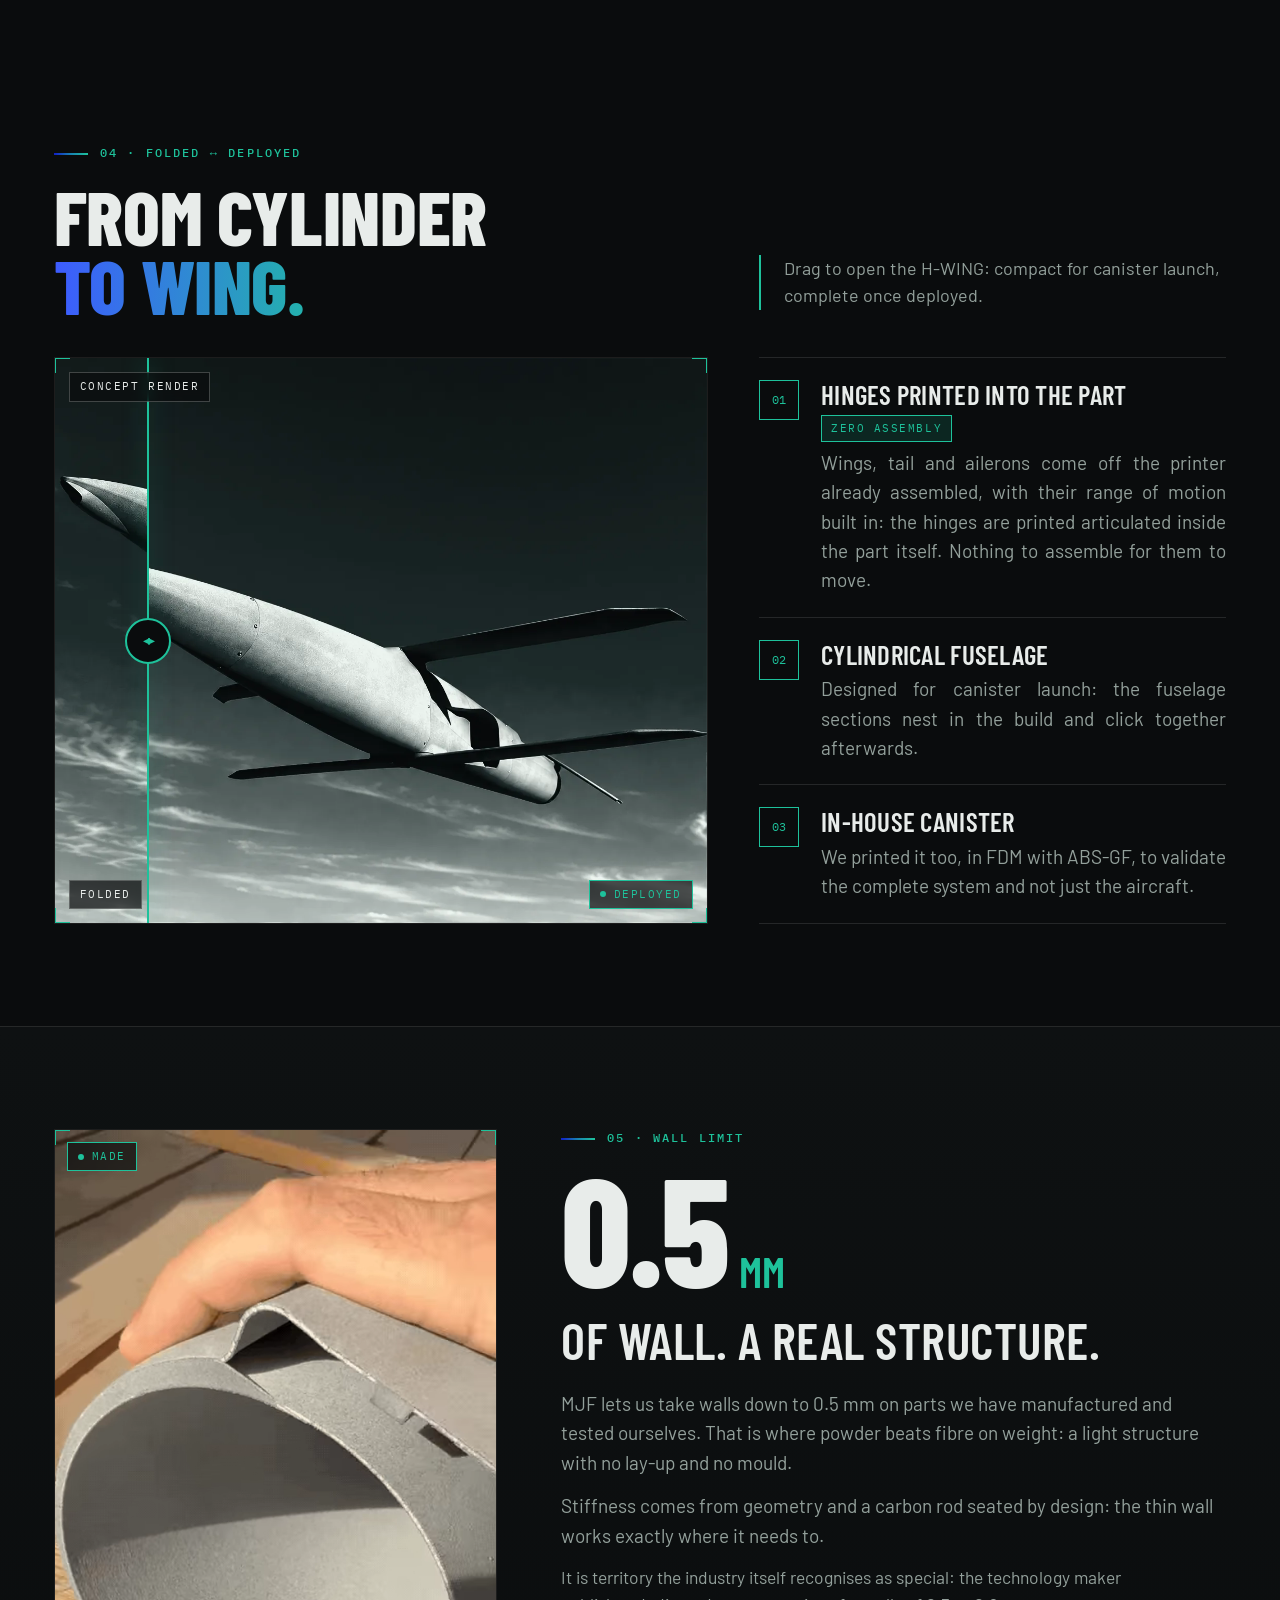
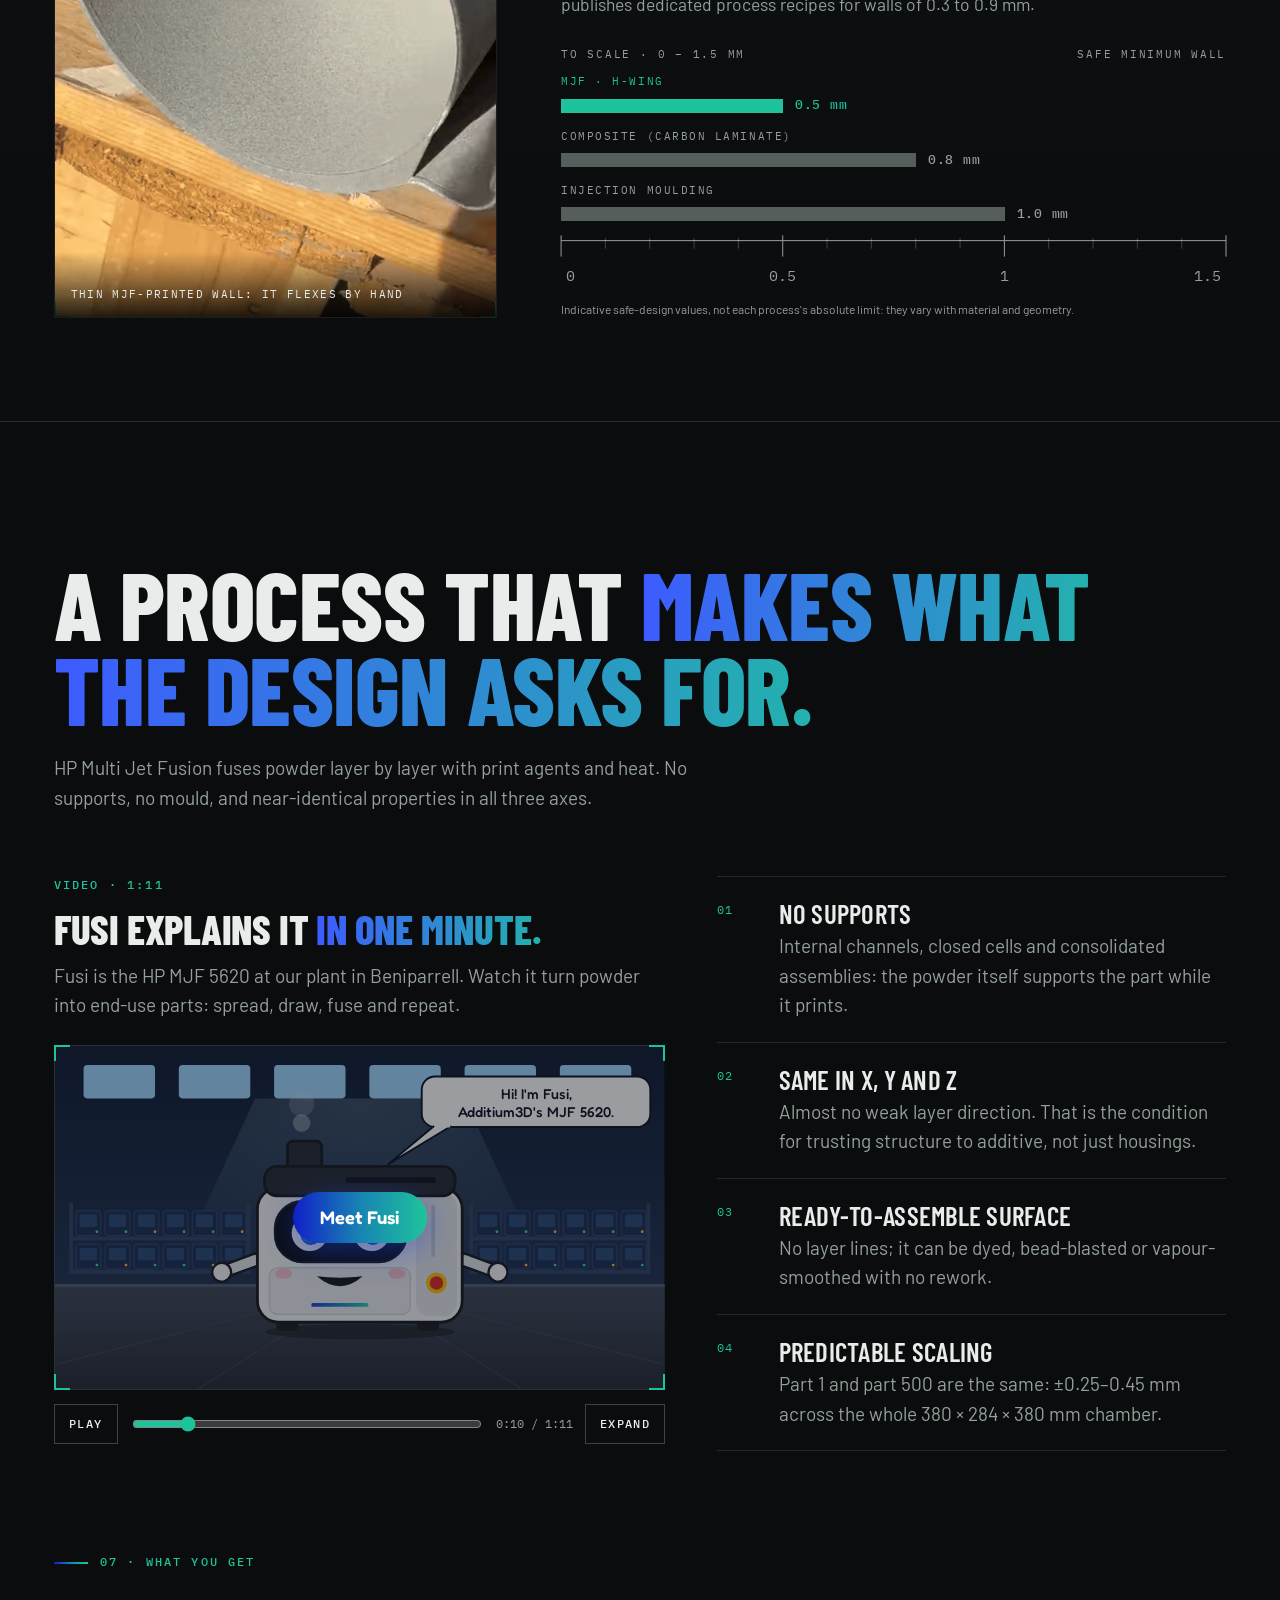
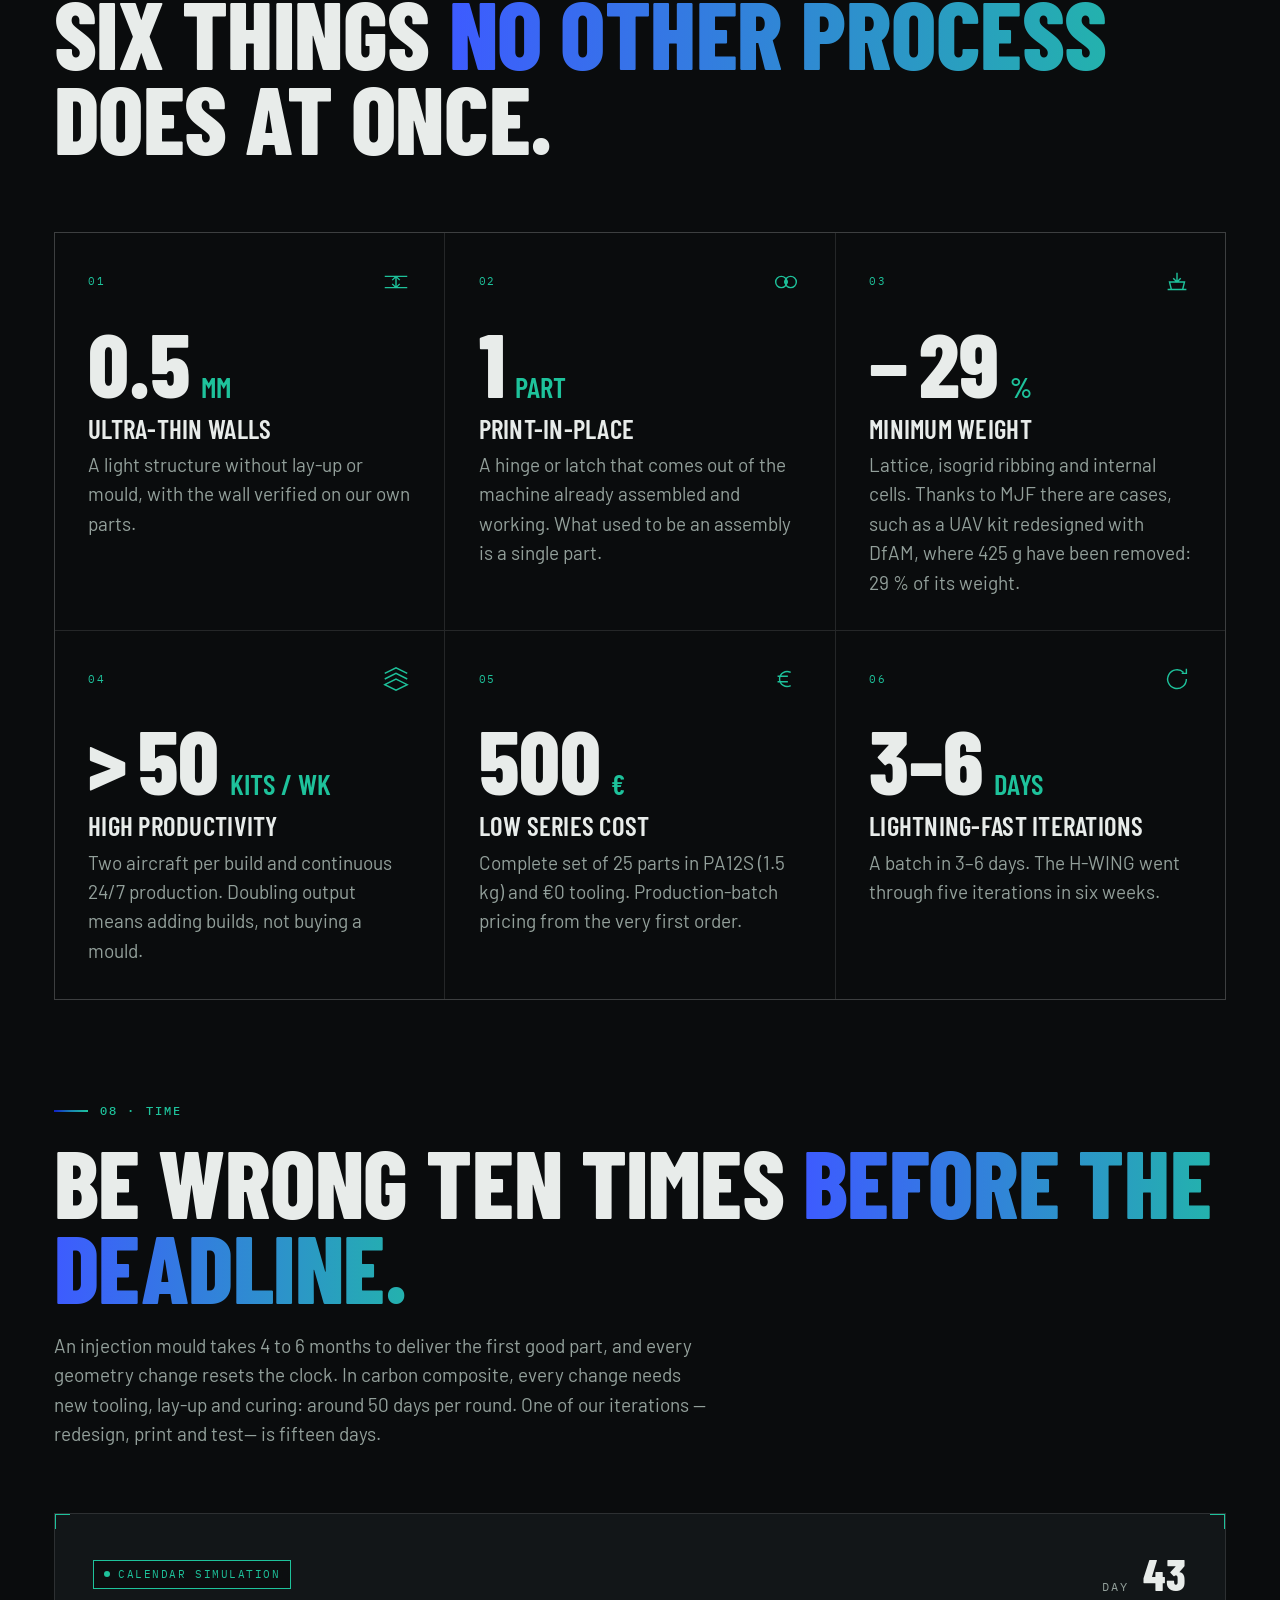
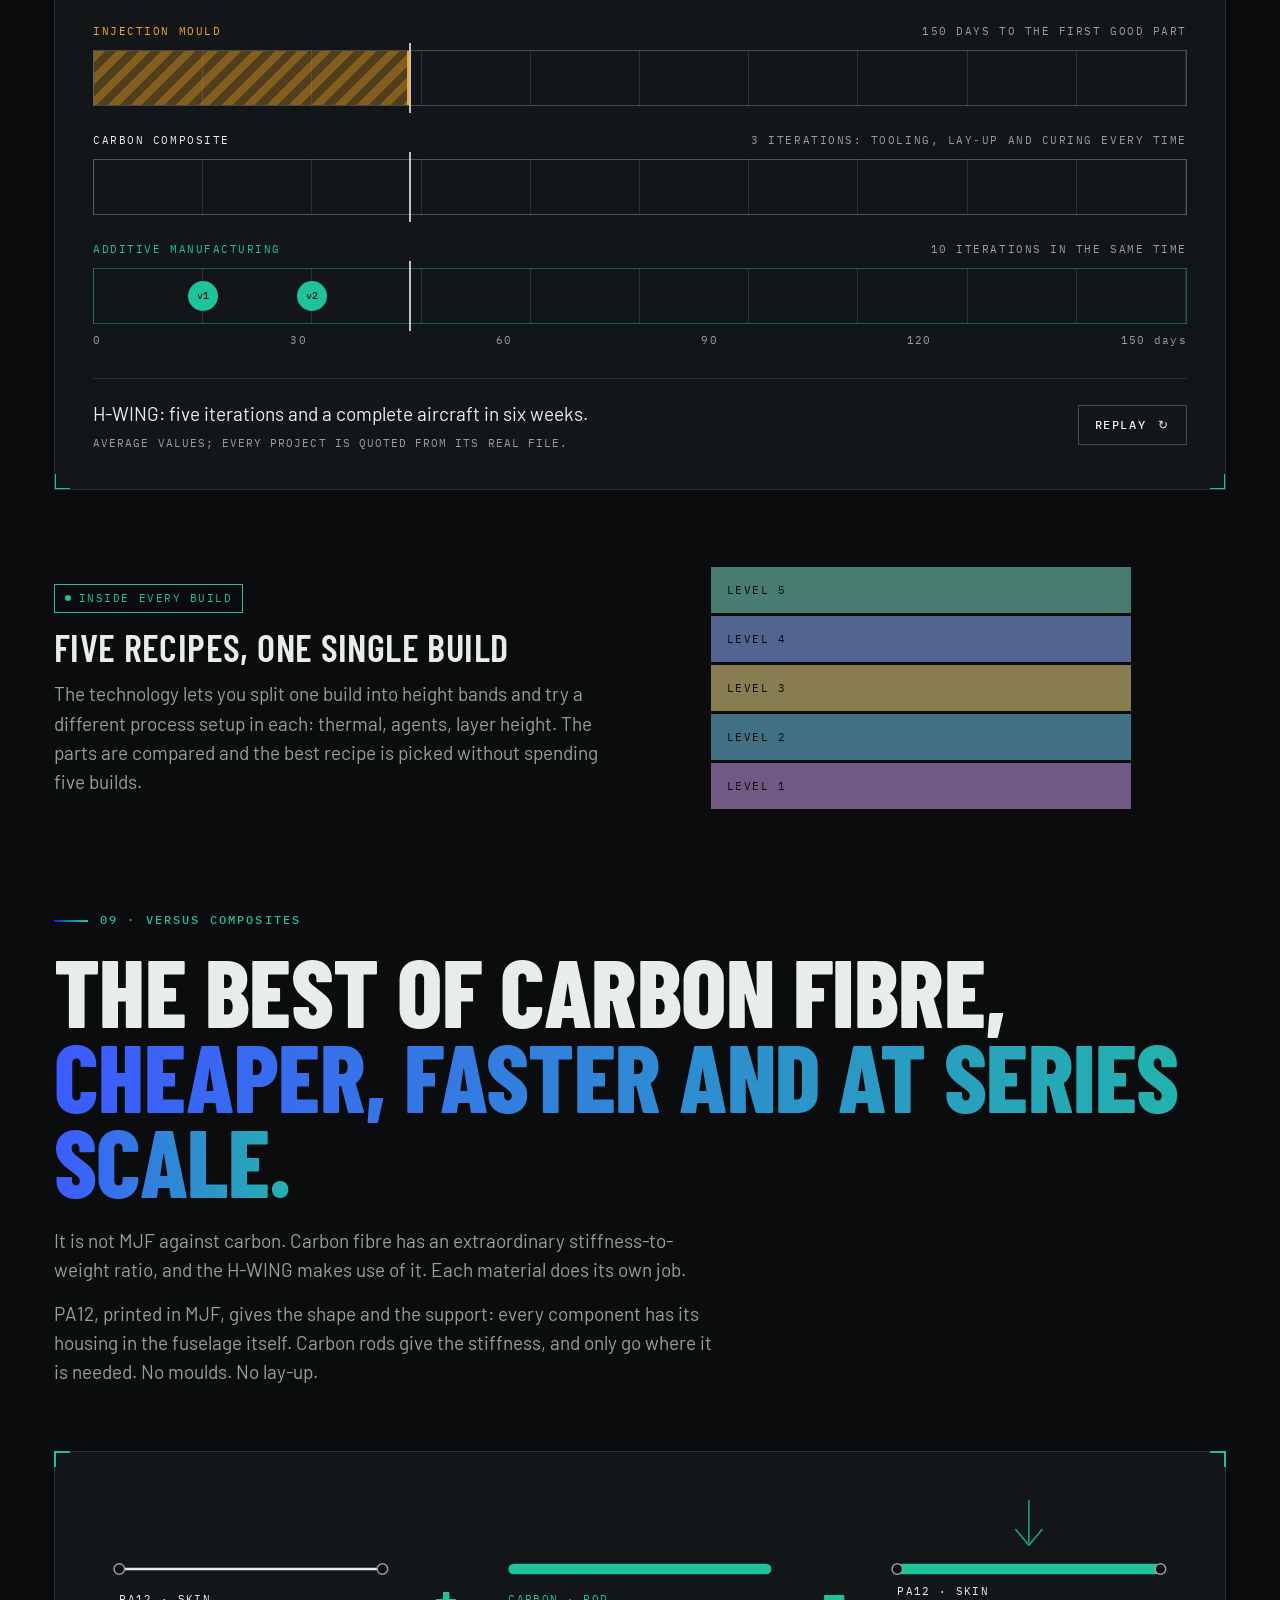
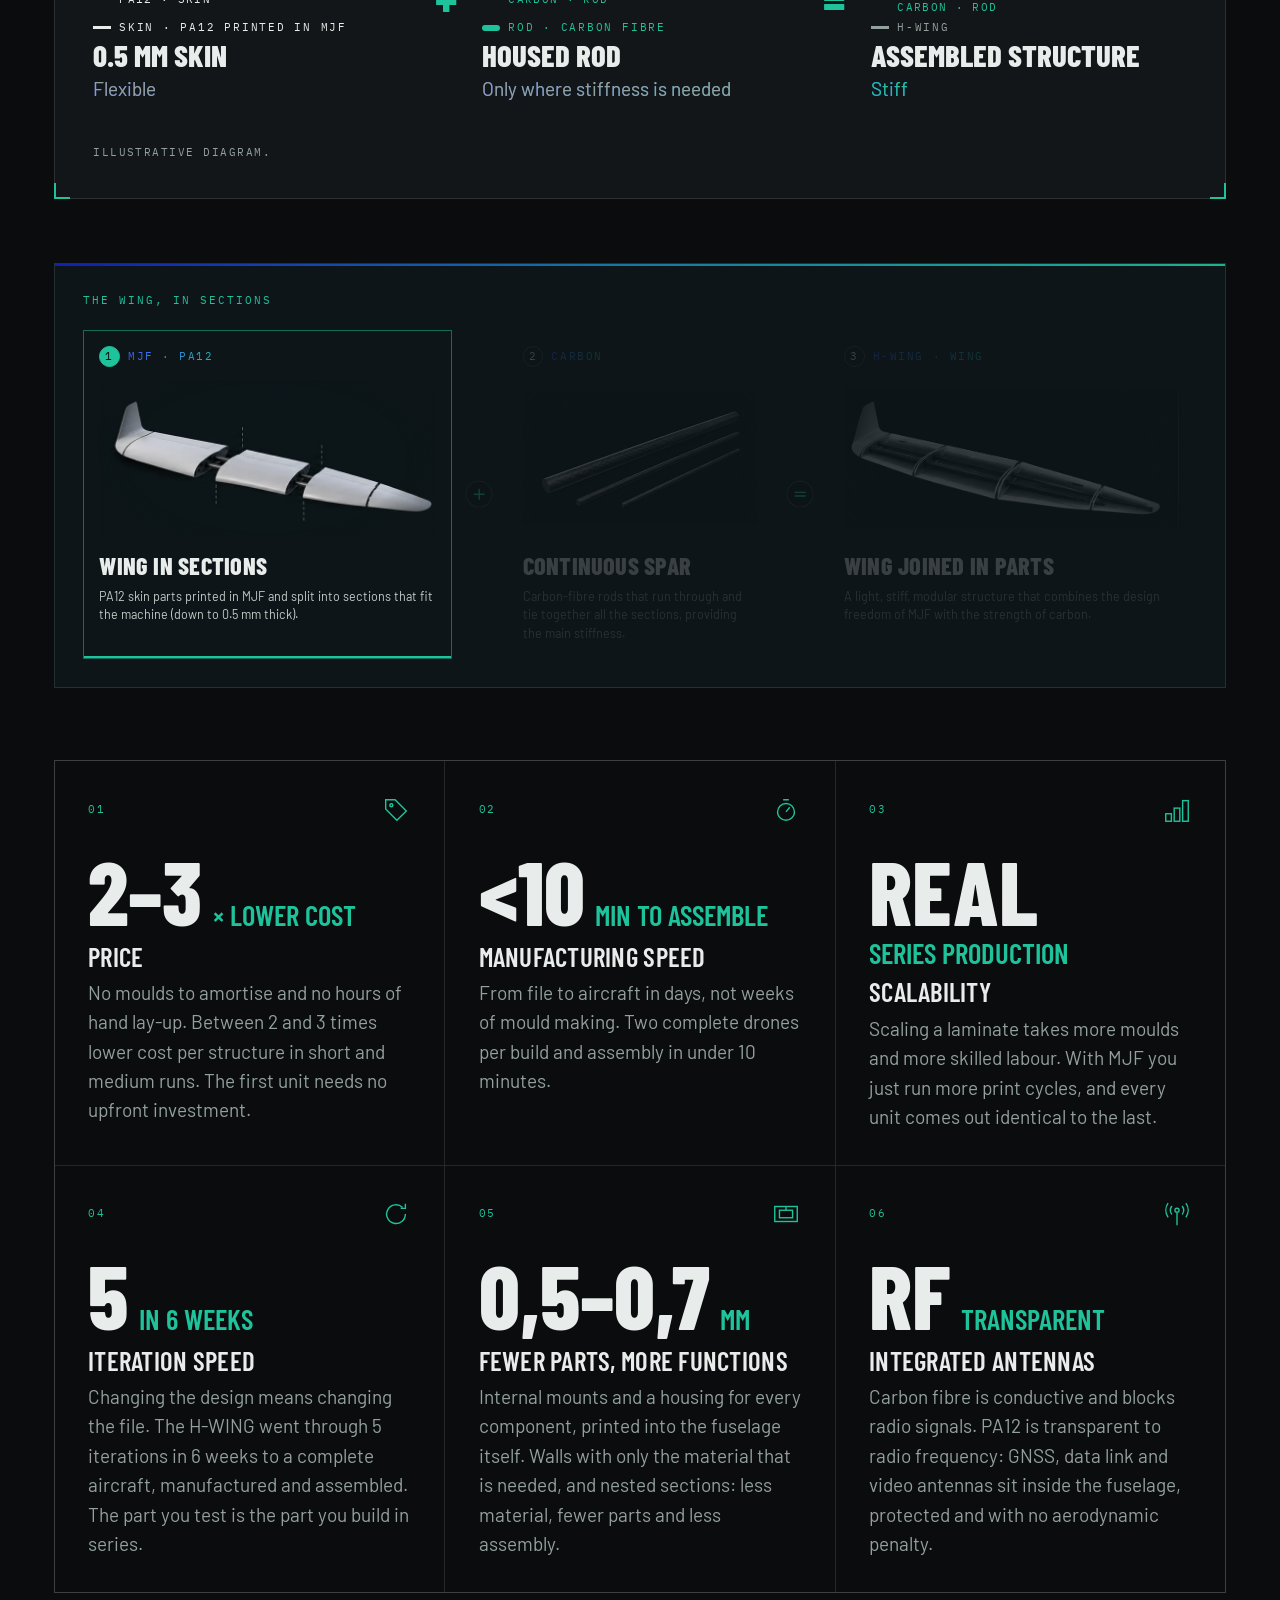
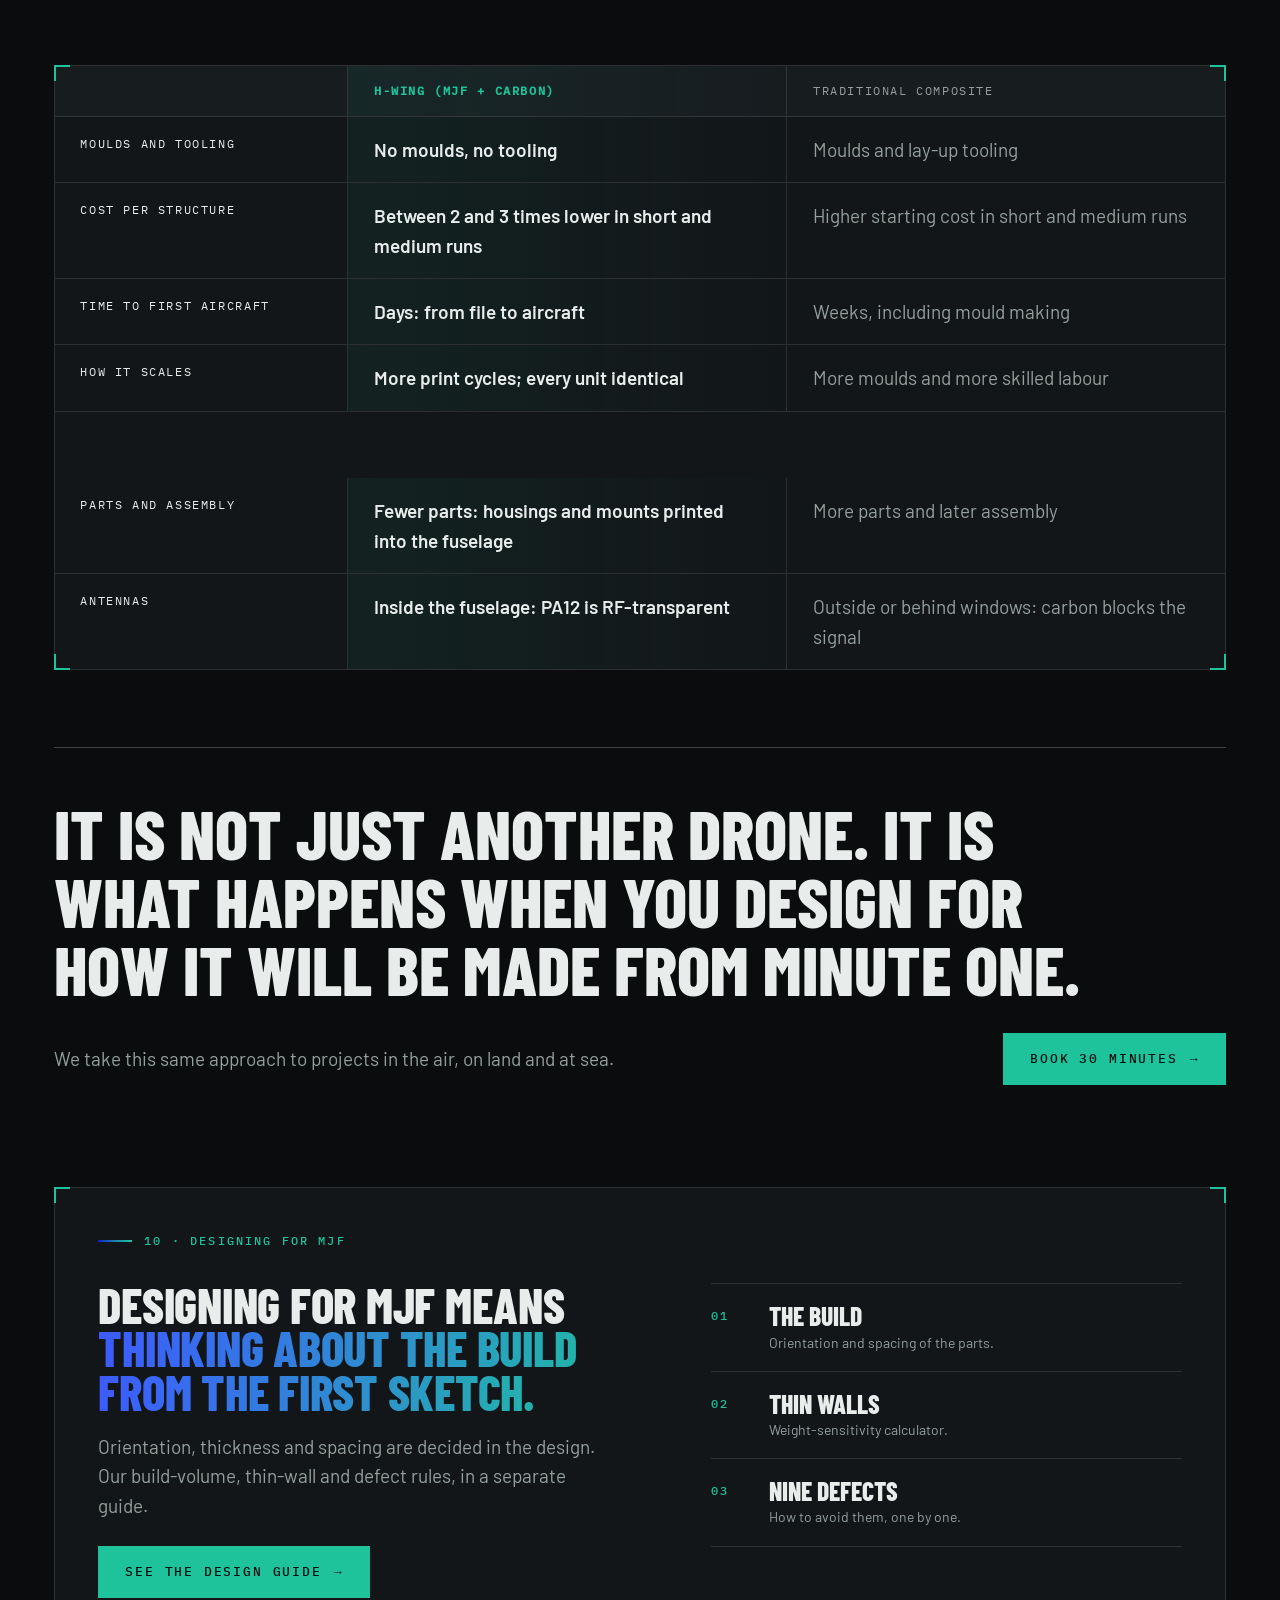
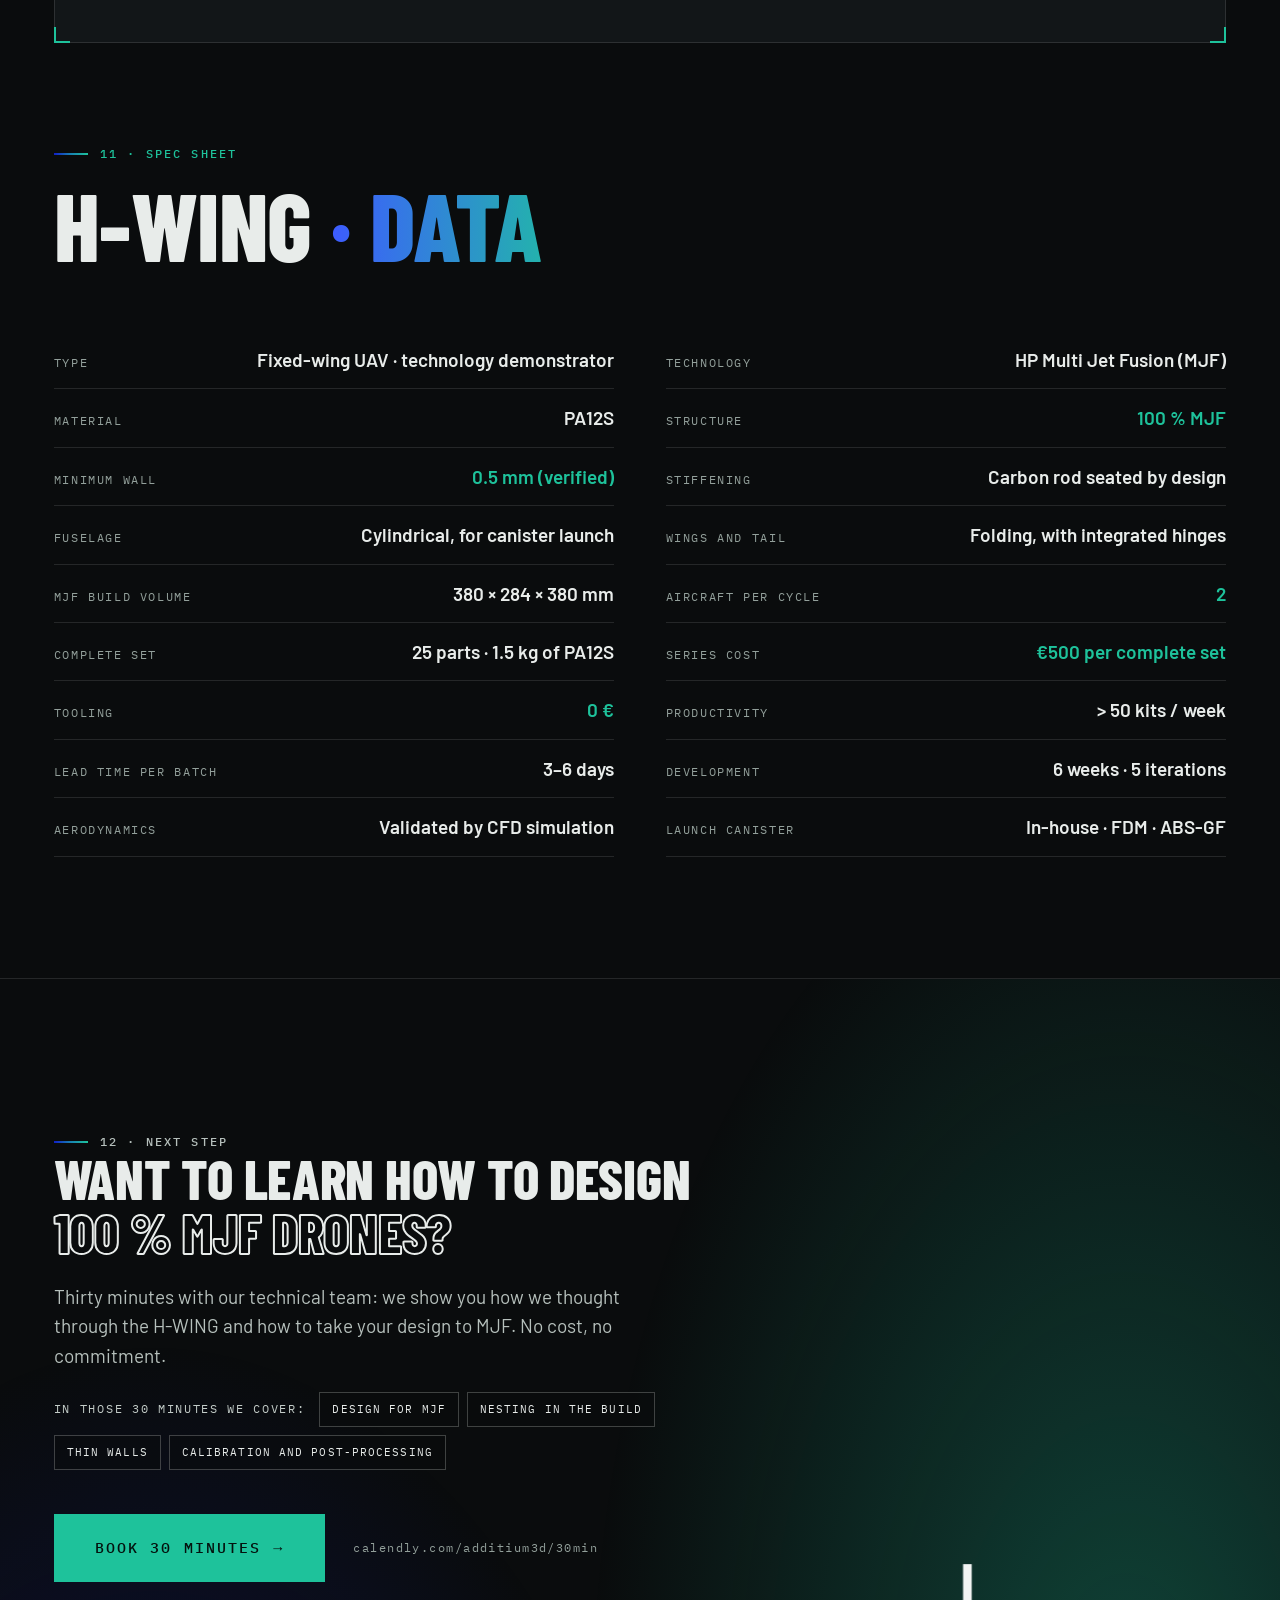
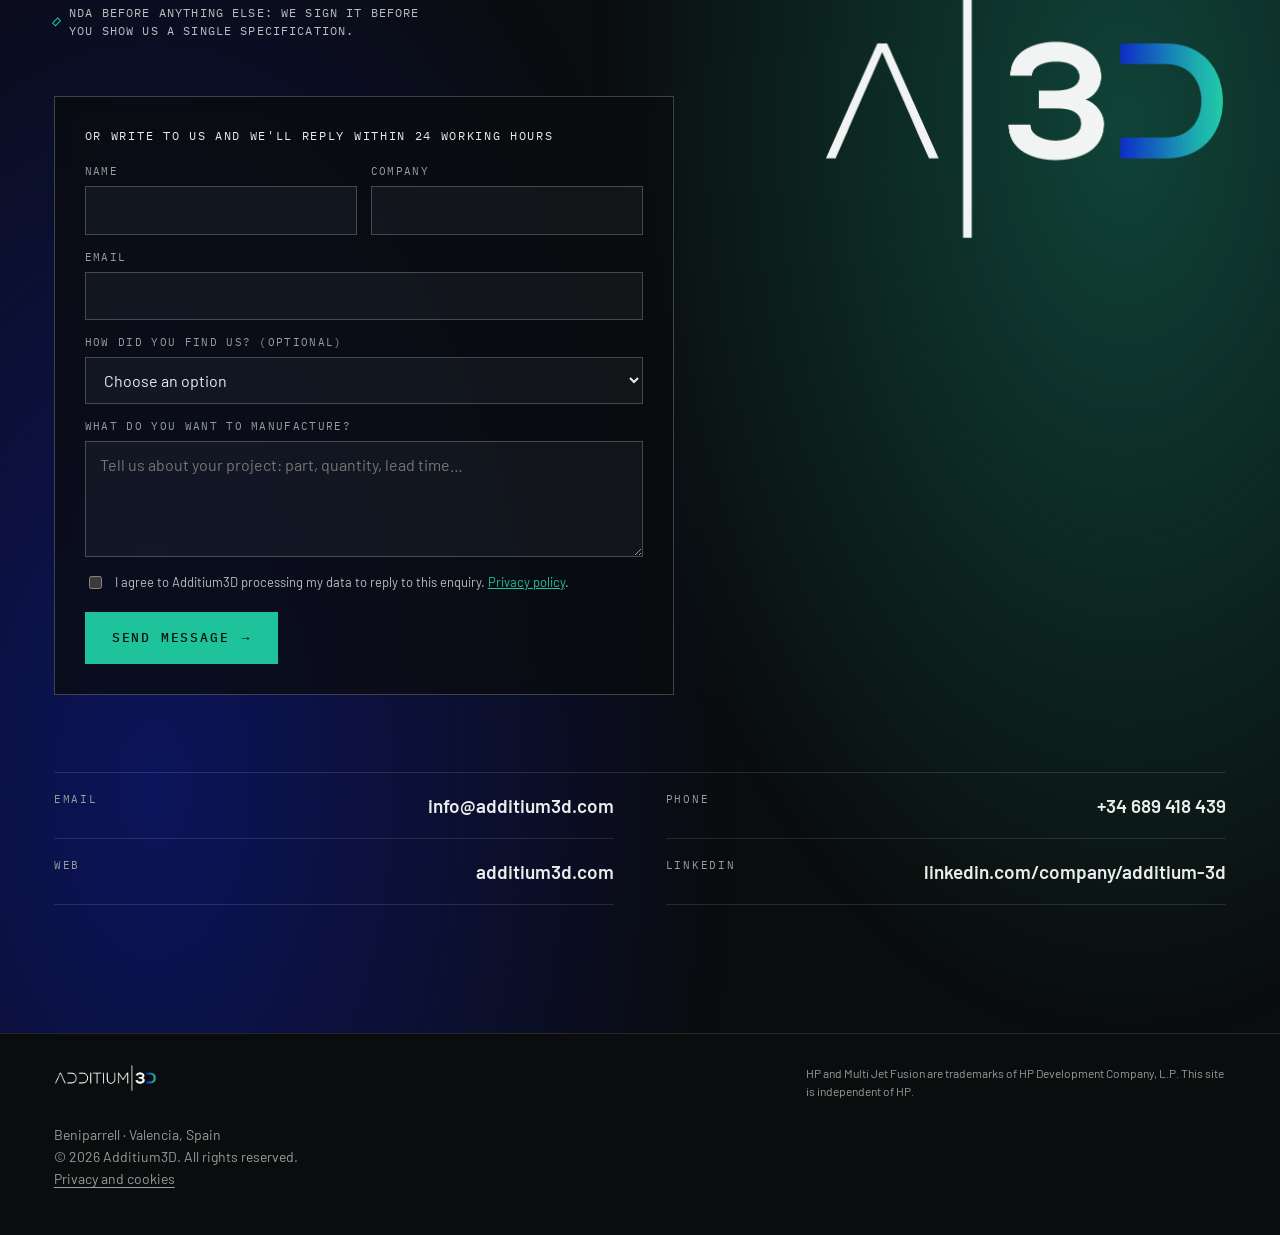
==== commit 19ec04c7: "Add files via upload" ====
--- a/index.html
+++ b/index.html
@@ -20,8 +20,12 @@
 <link rel="preload" href="assets/fonts/barlow-condensed-latin-800-normal.woff2" as="font" type="font/woff2" crossorigin>
 <link rel="preload" href="assets/img/hero.webp" as="image" type="image/webp" fetchpriority="high">
 <link rel="stylesheet" href="css/styles.css">
-<script>window.plausible=window.plausible||function(){(window.plausible.q=window.plausible.q||[]).push(arguments)}</script>
-<script defer data-domain="dronesmjf.com" src="https://plausible.io/js/script.outbound-links.tagged-events.js"></script>
+<!-- Privacy-friendly analytics by Plausible -->
+<script async src="https://plausible.io/js/pa-LHzZCi77MHXZ0yw3AfgHU.js"></script>
+<script>
+  window.plausible=window.plausible||function(){(plausible.q=plausible.q||[]).push(arguments)},plausible.init=plausible.init||function(i){plausible.o=i||{}};
+  plausible.init()
+</script>
 </head>
 <body>
 <div class="ambient" aria-hidden="true"></div>
